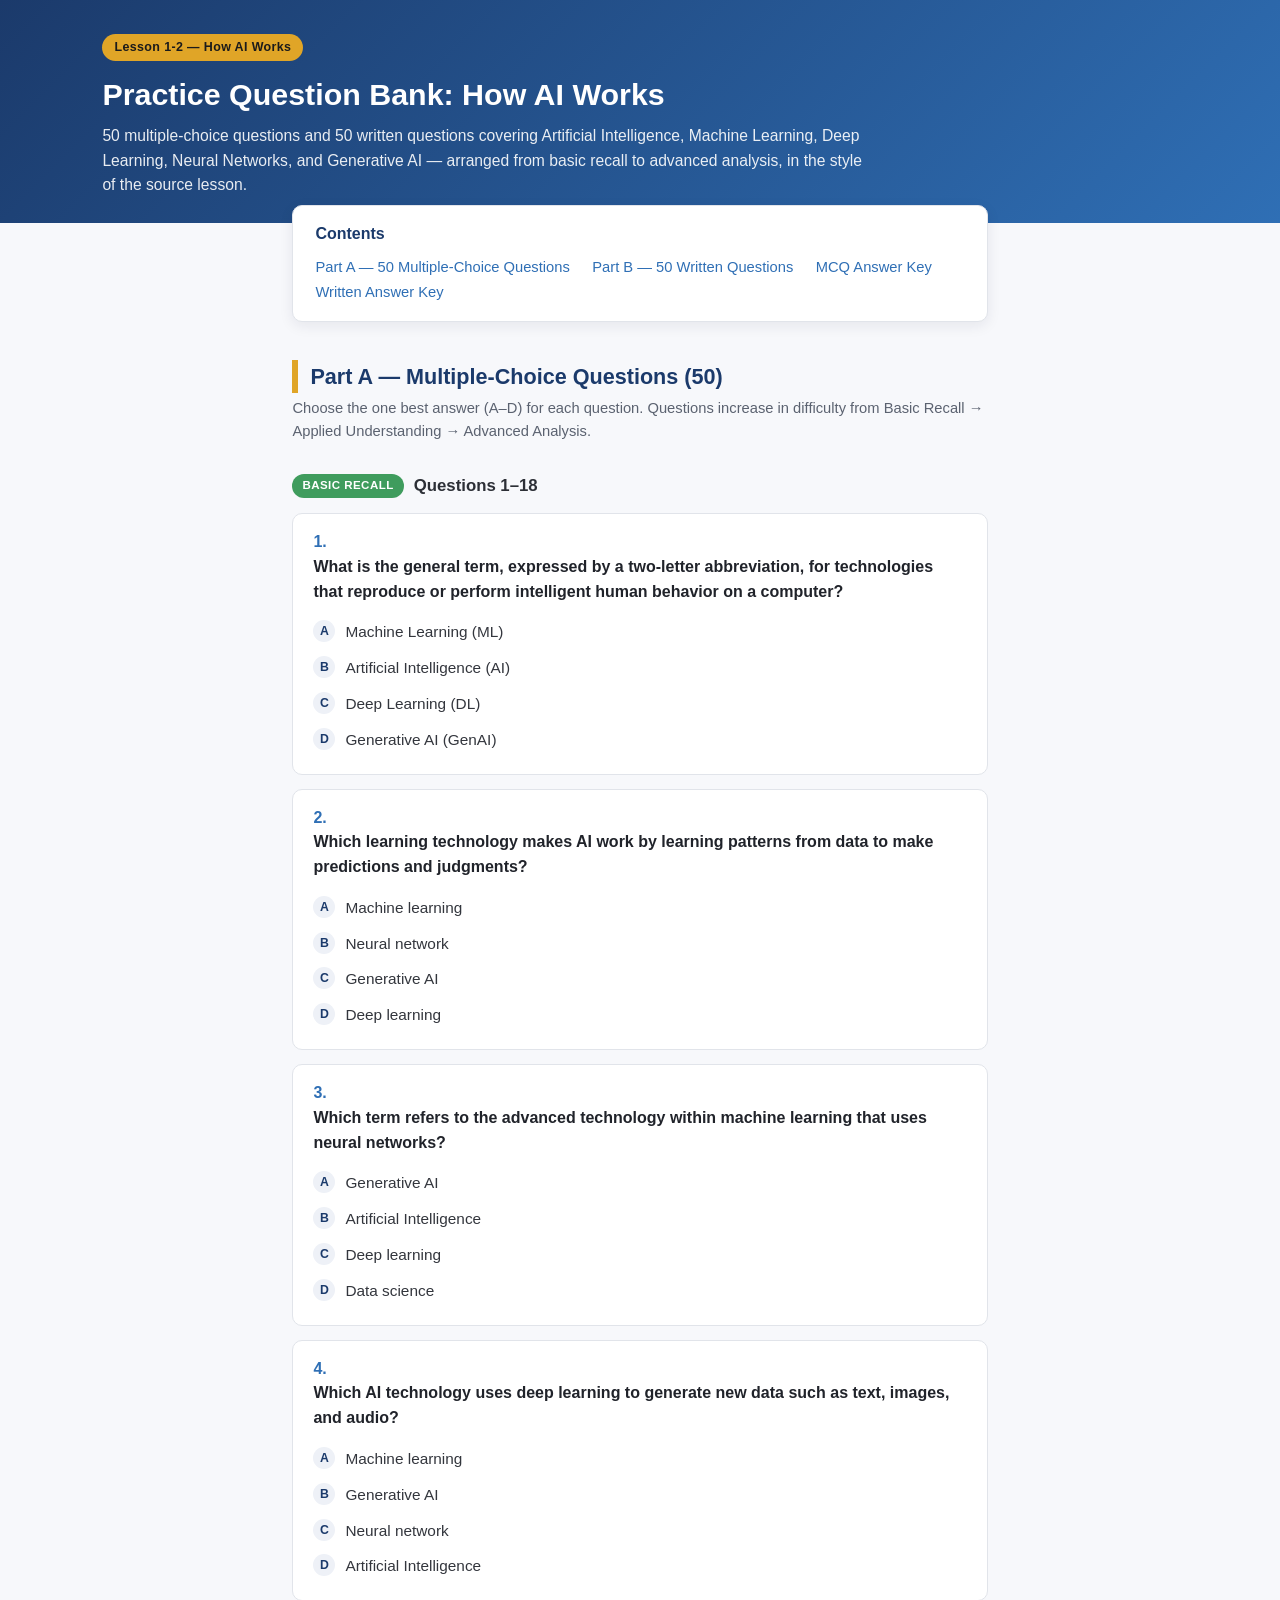
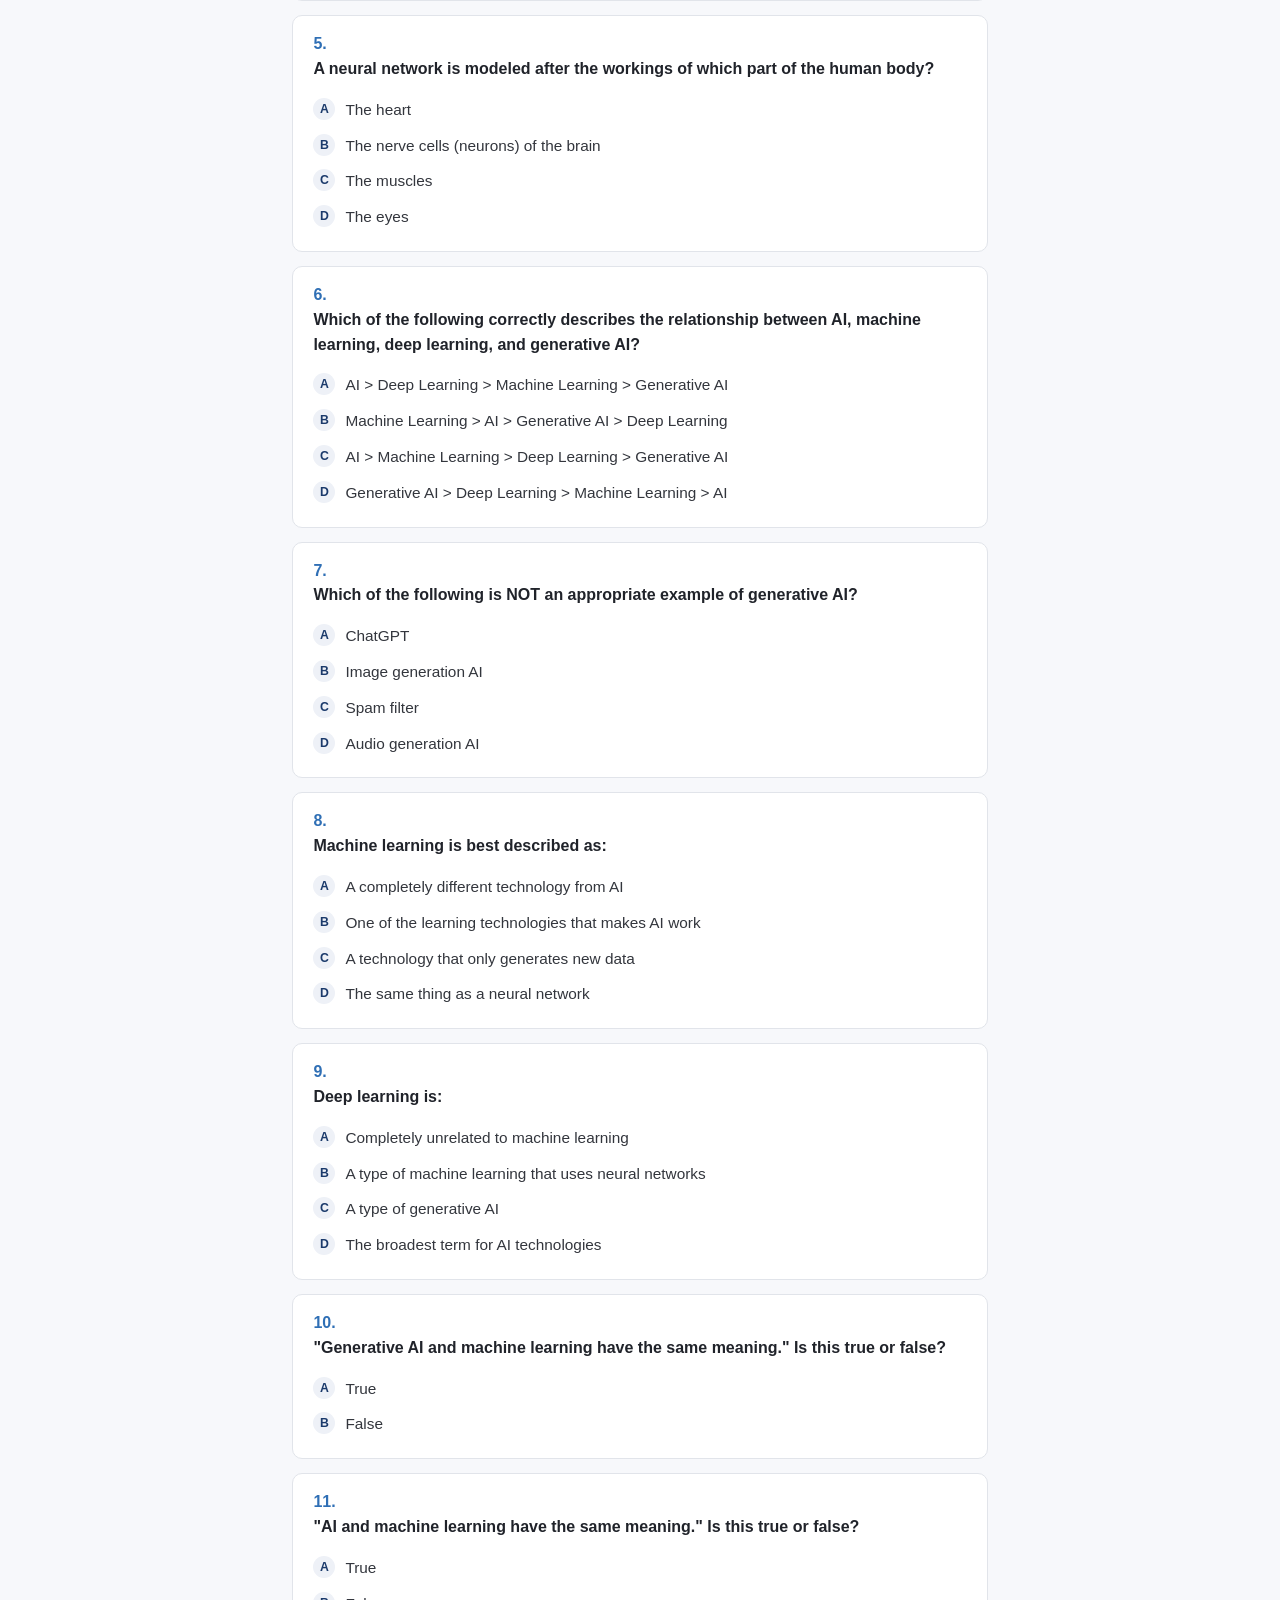
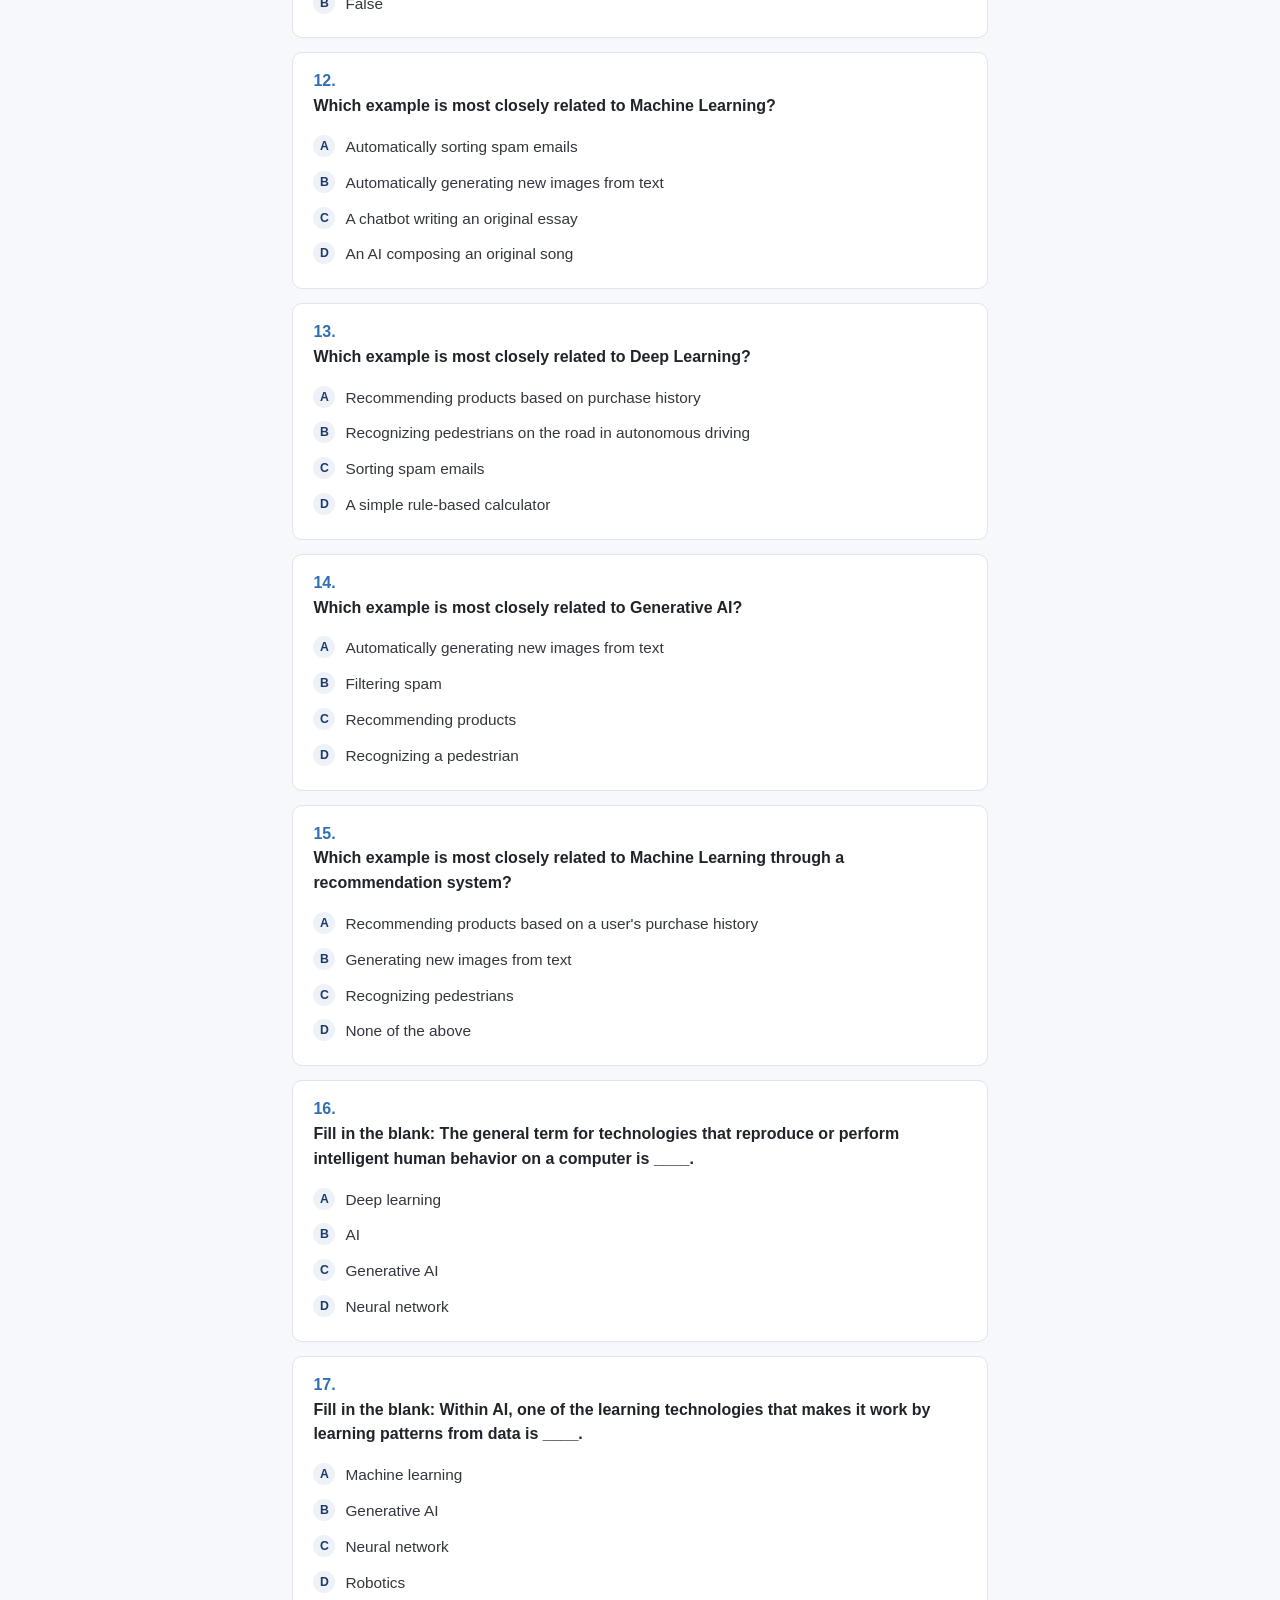
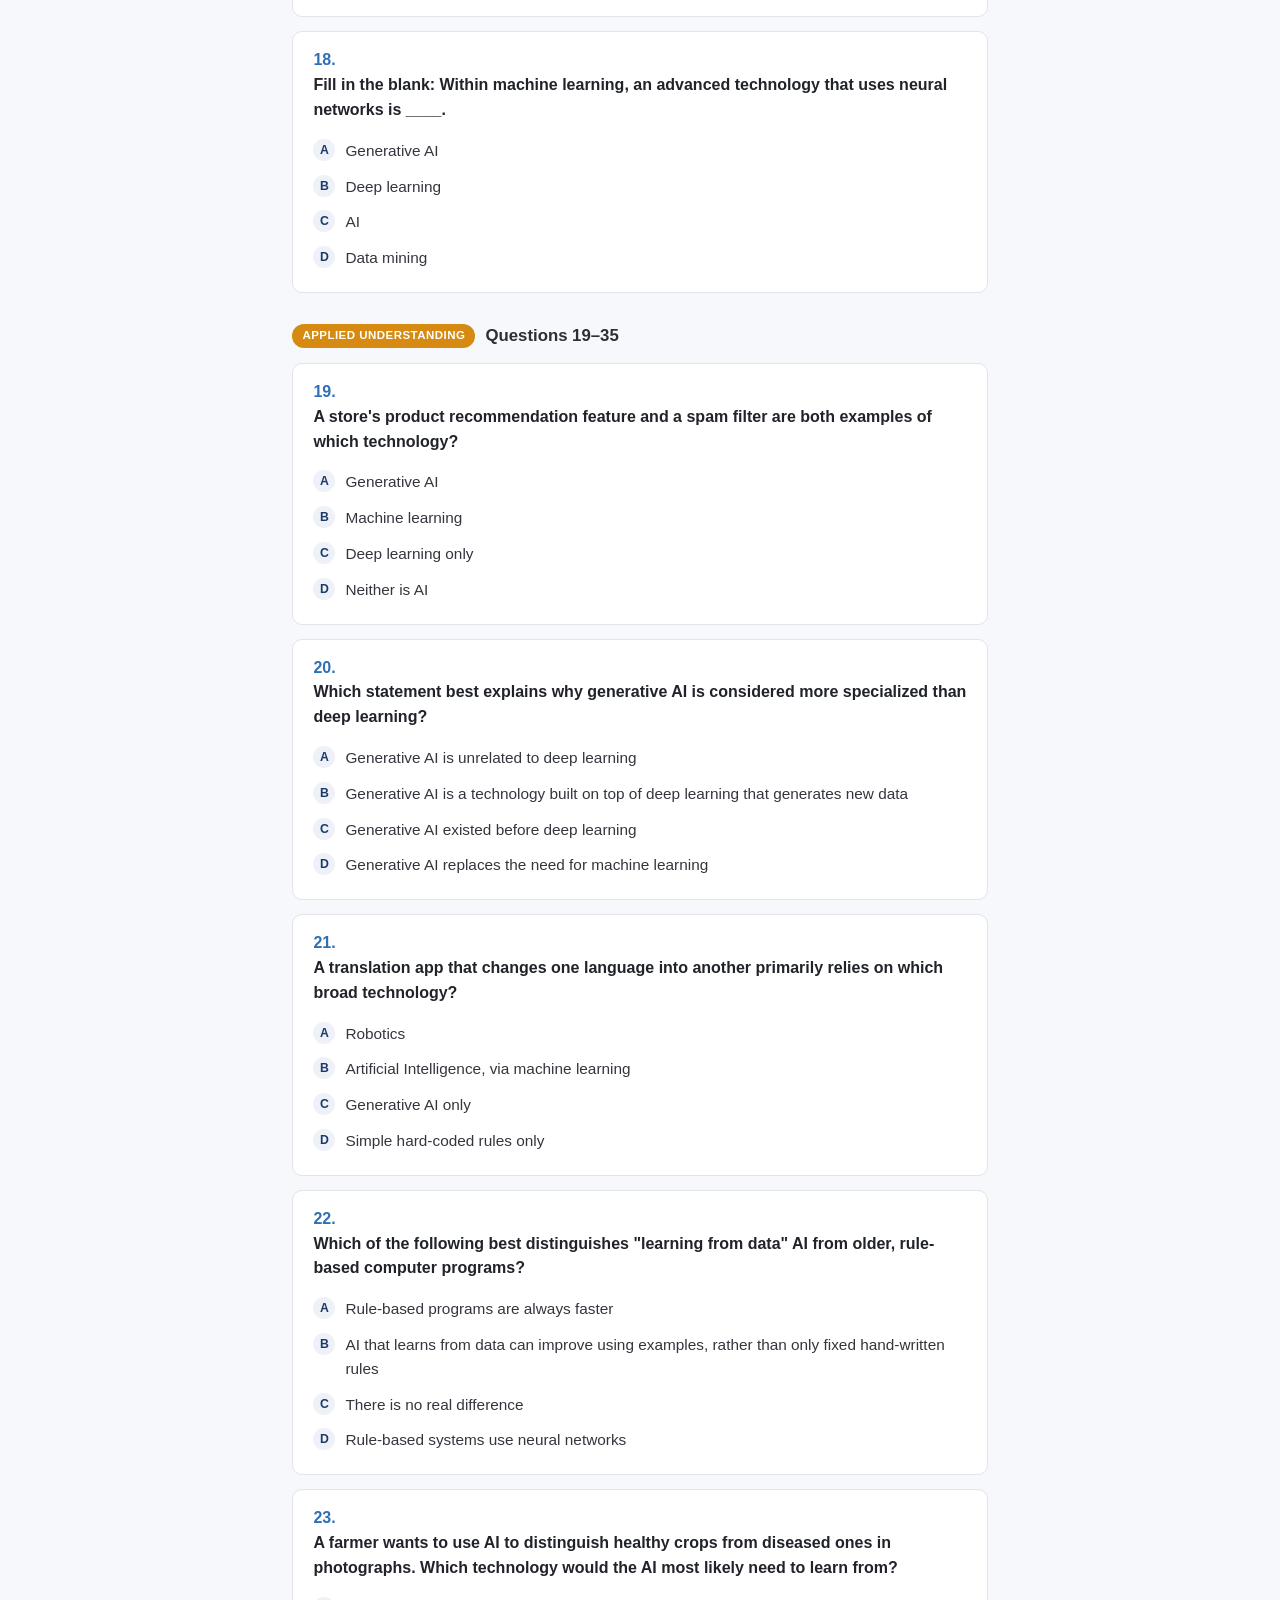
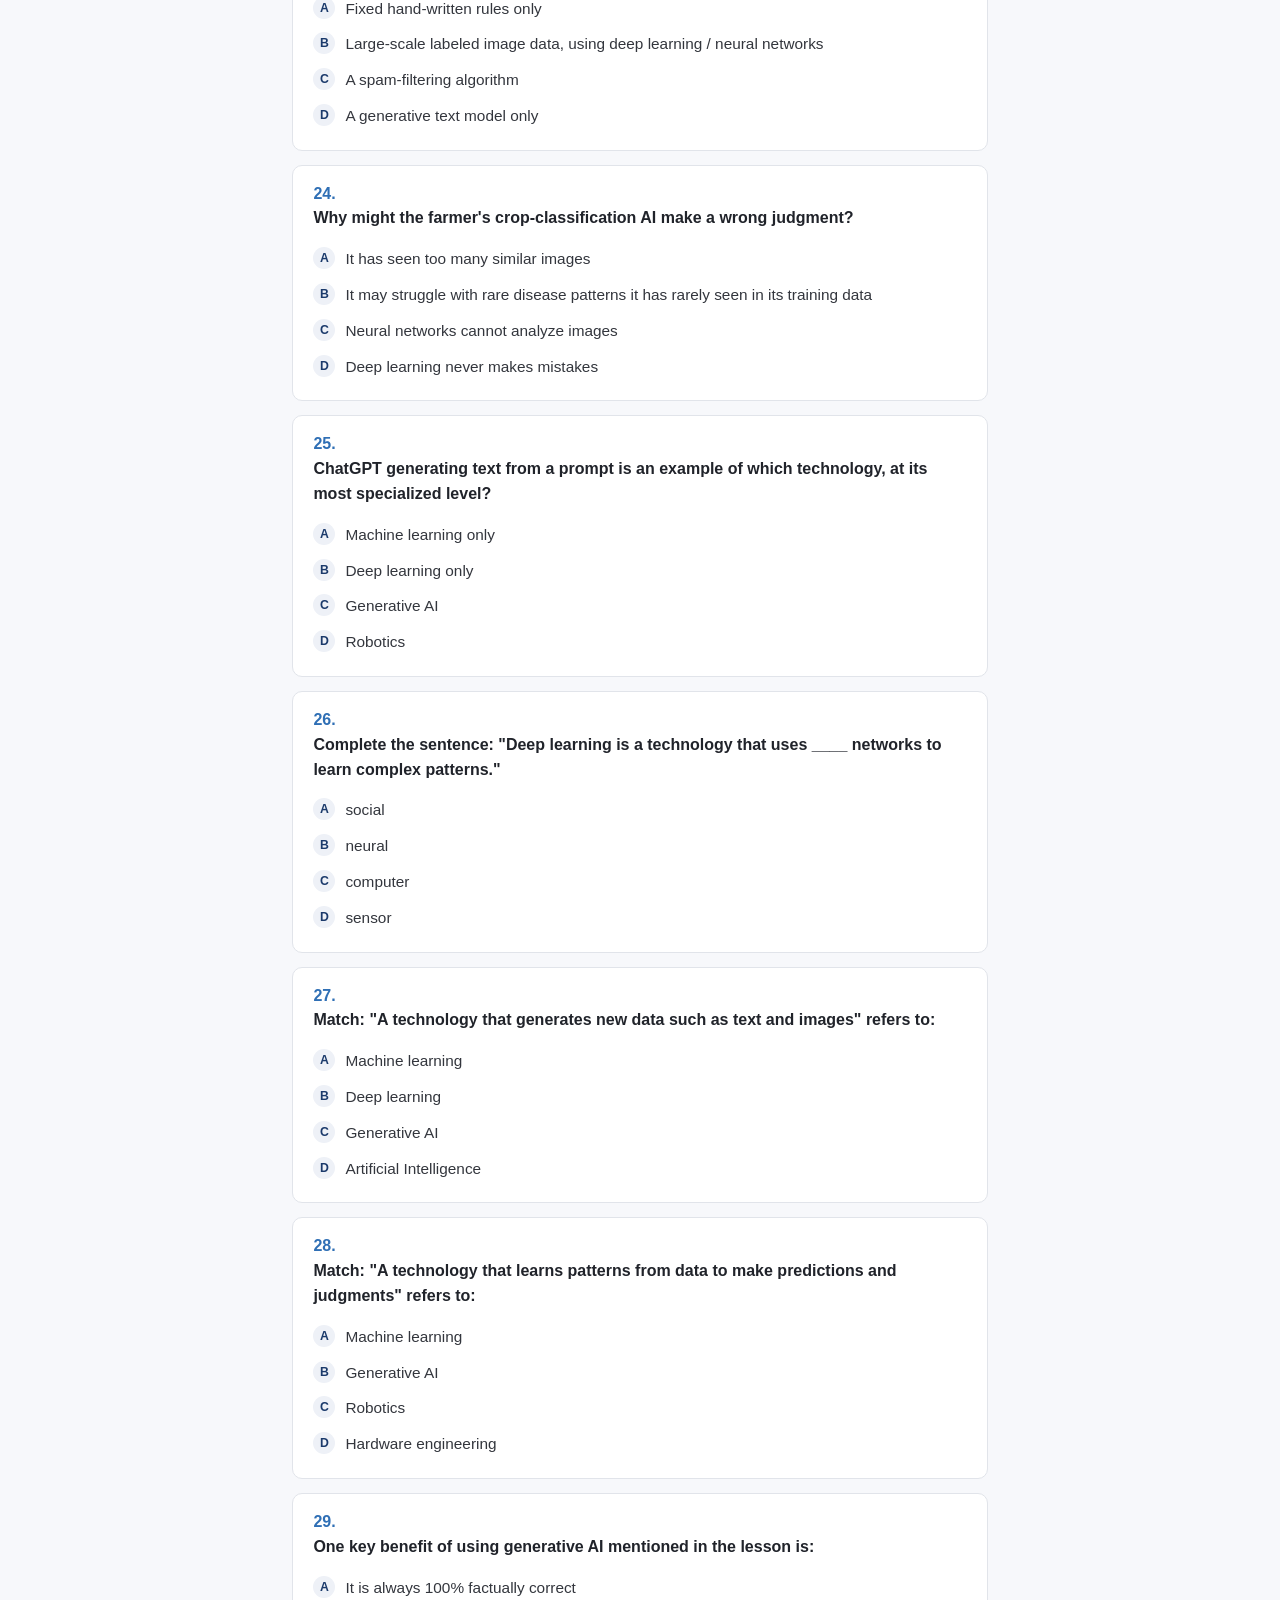
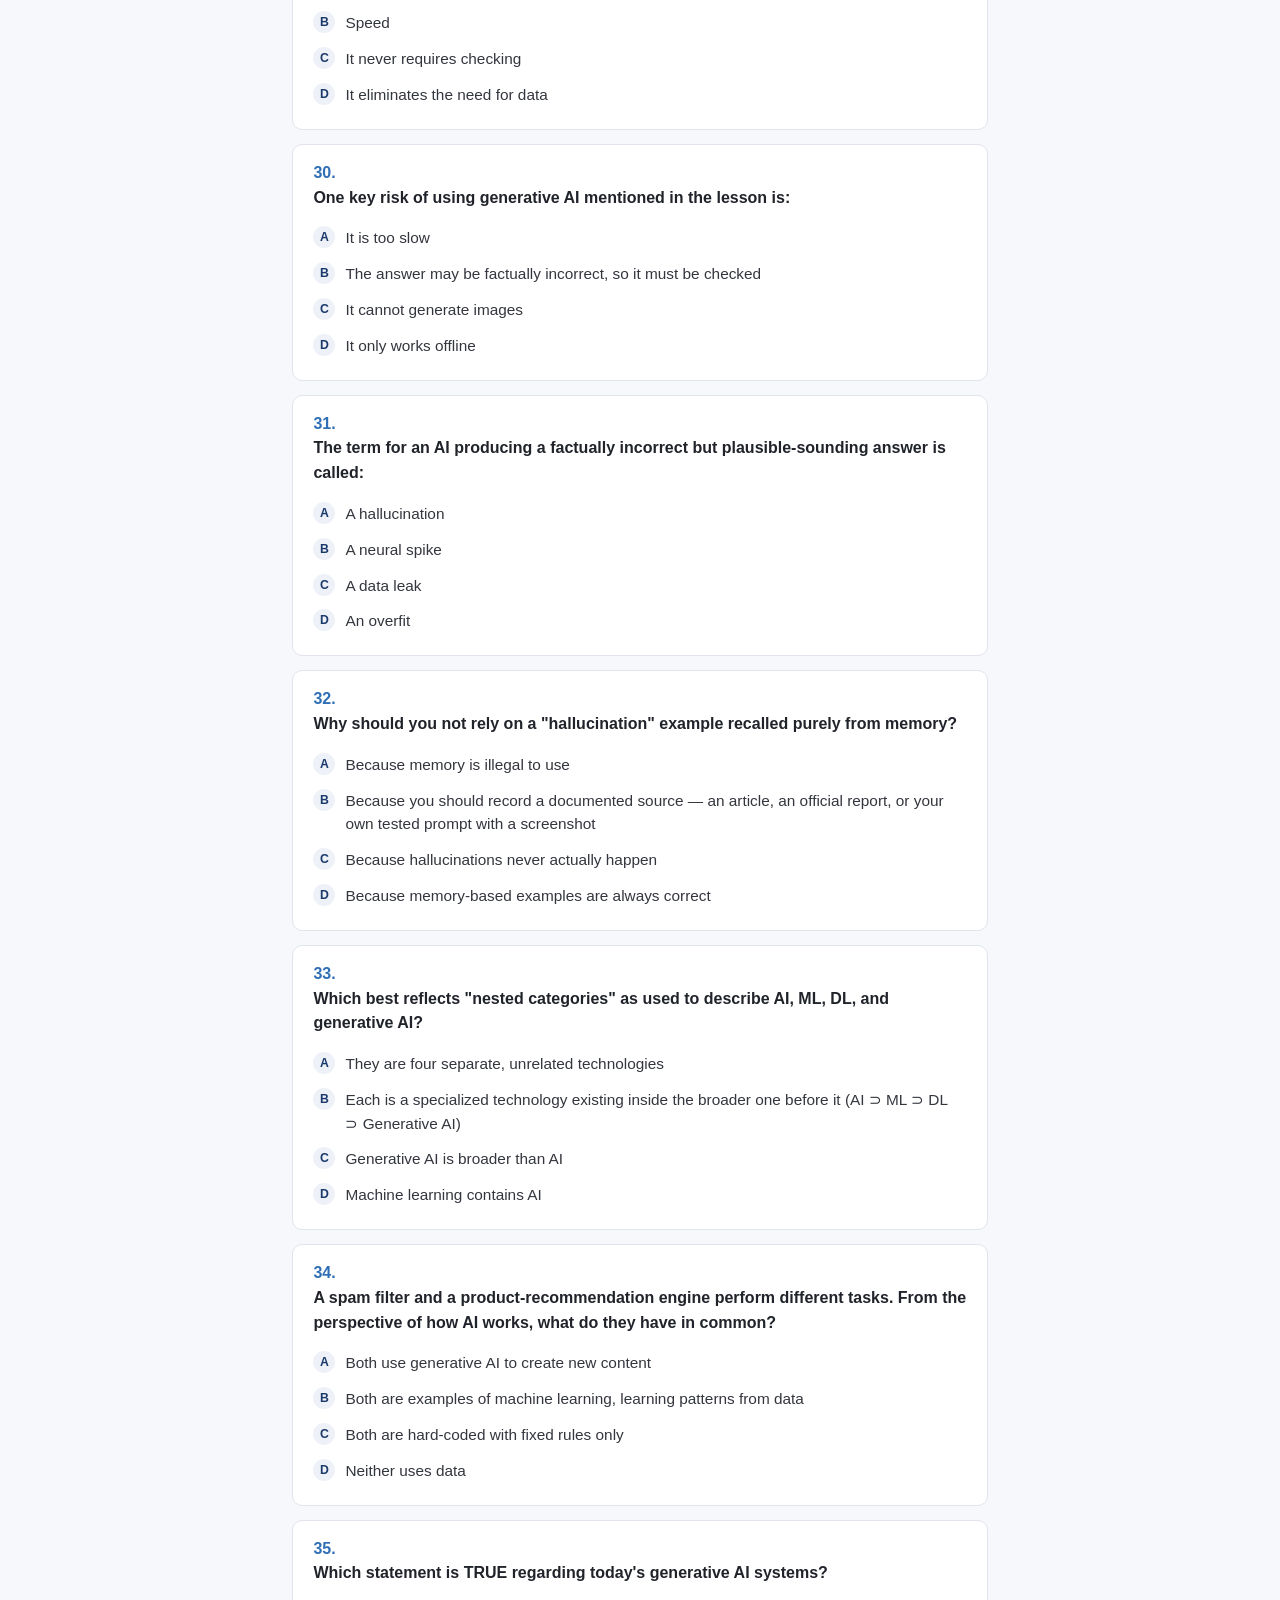
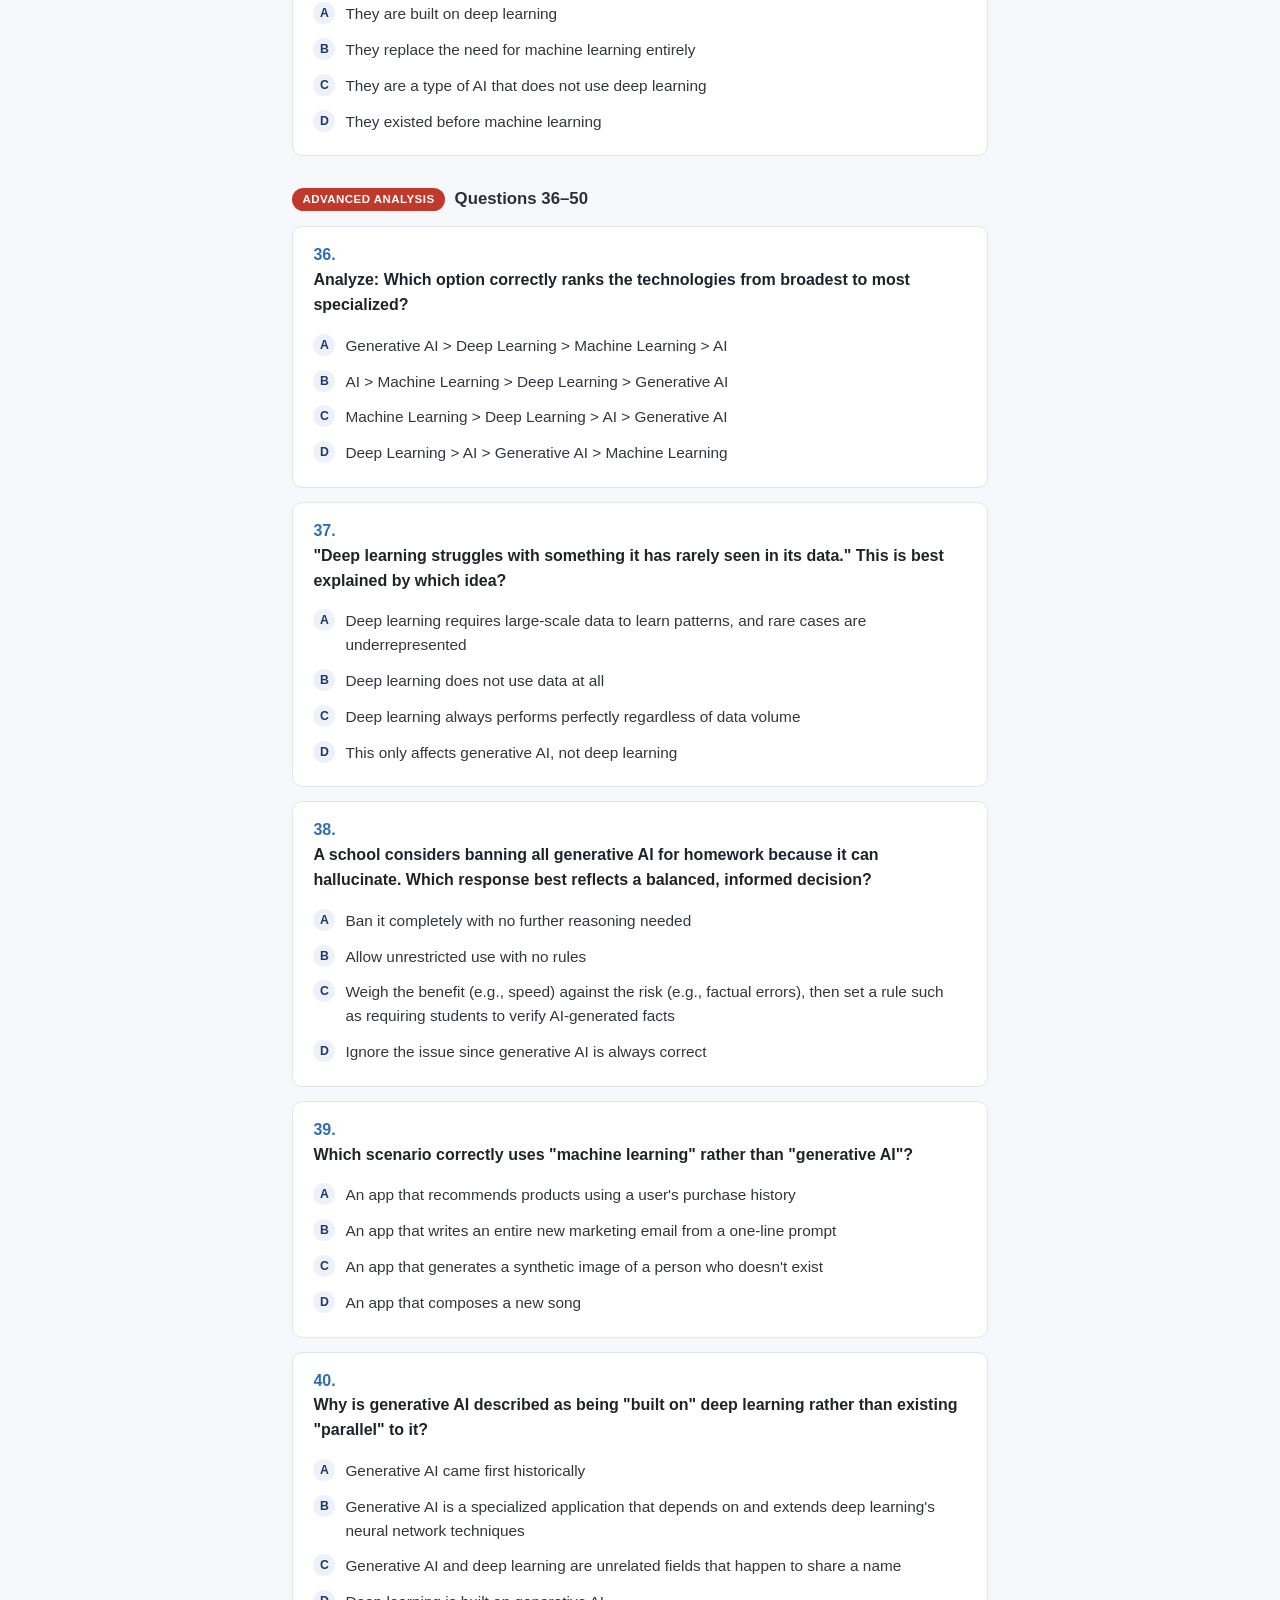
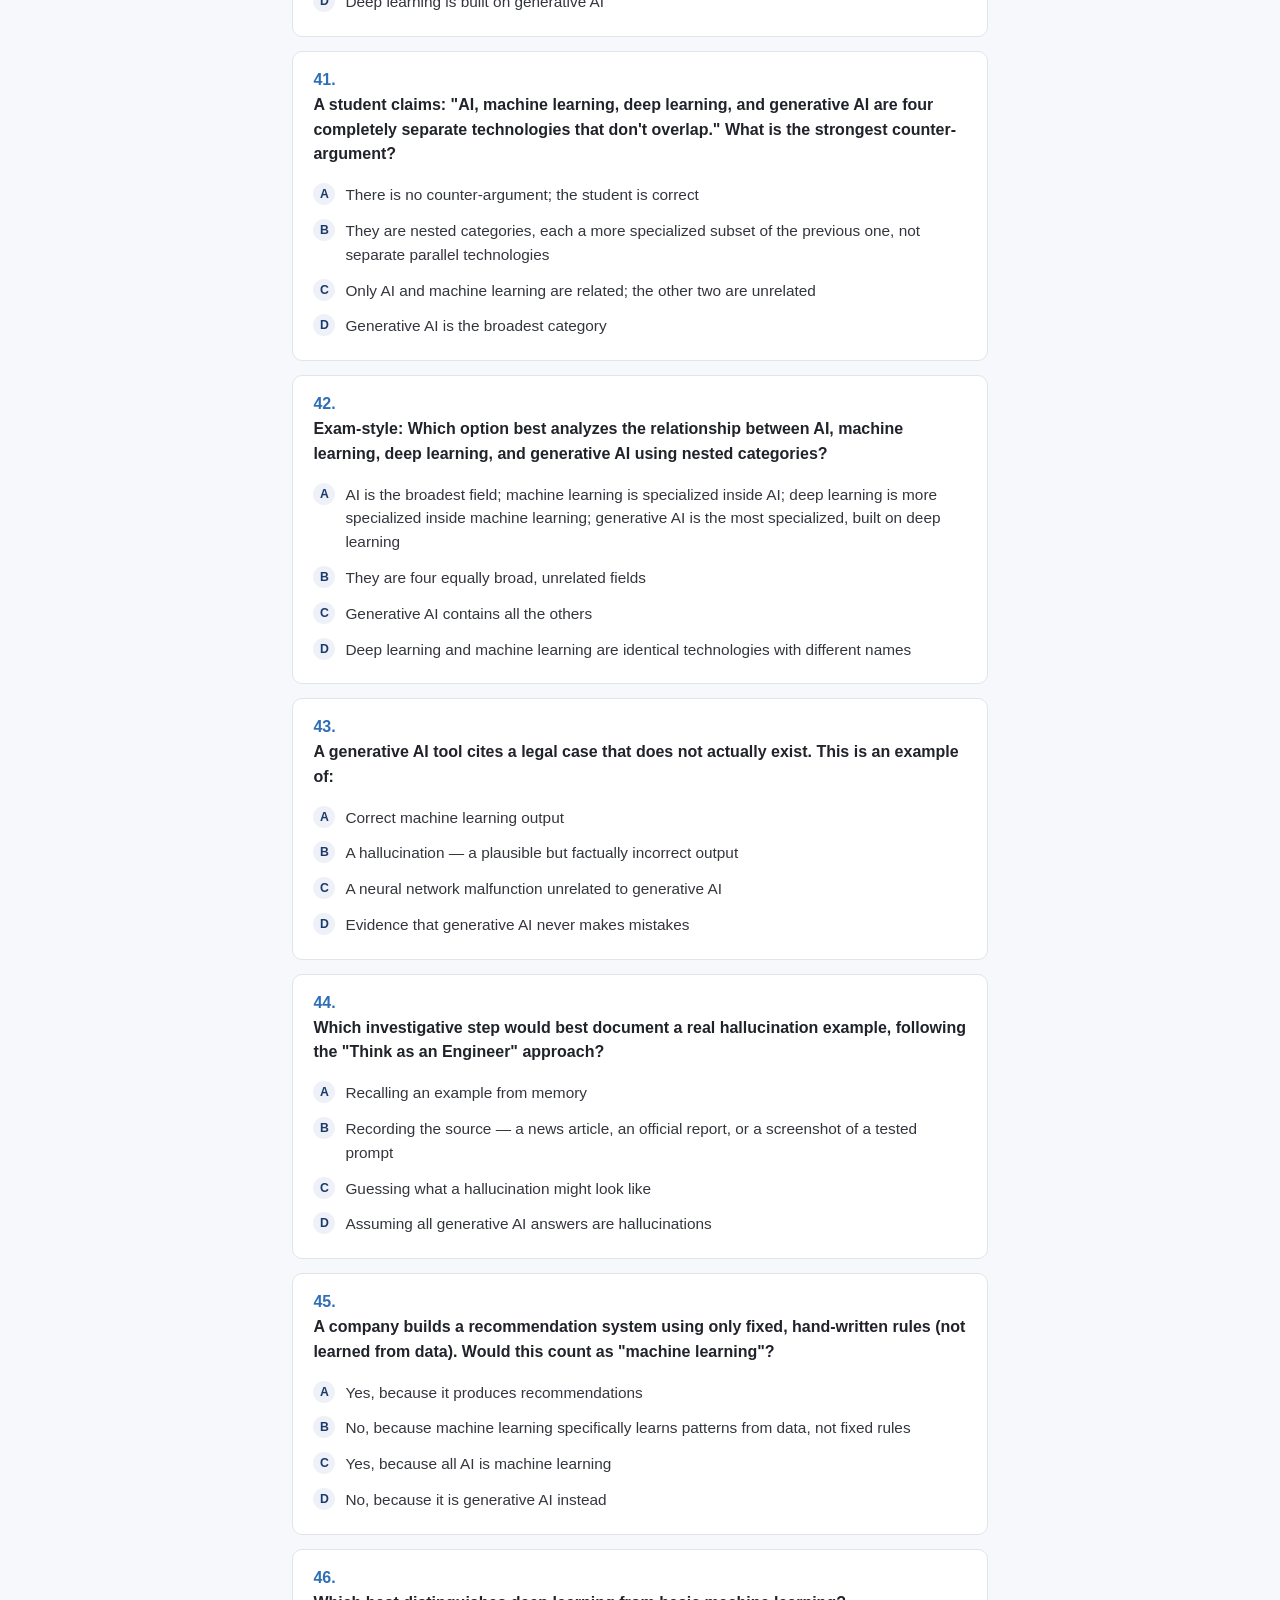
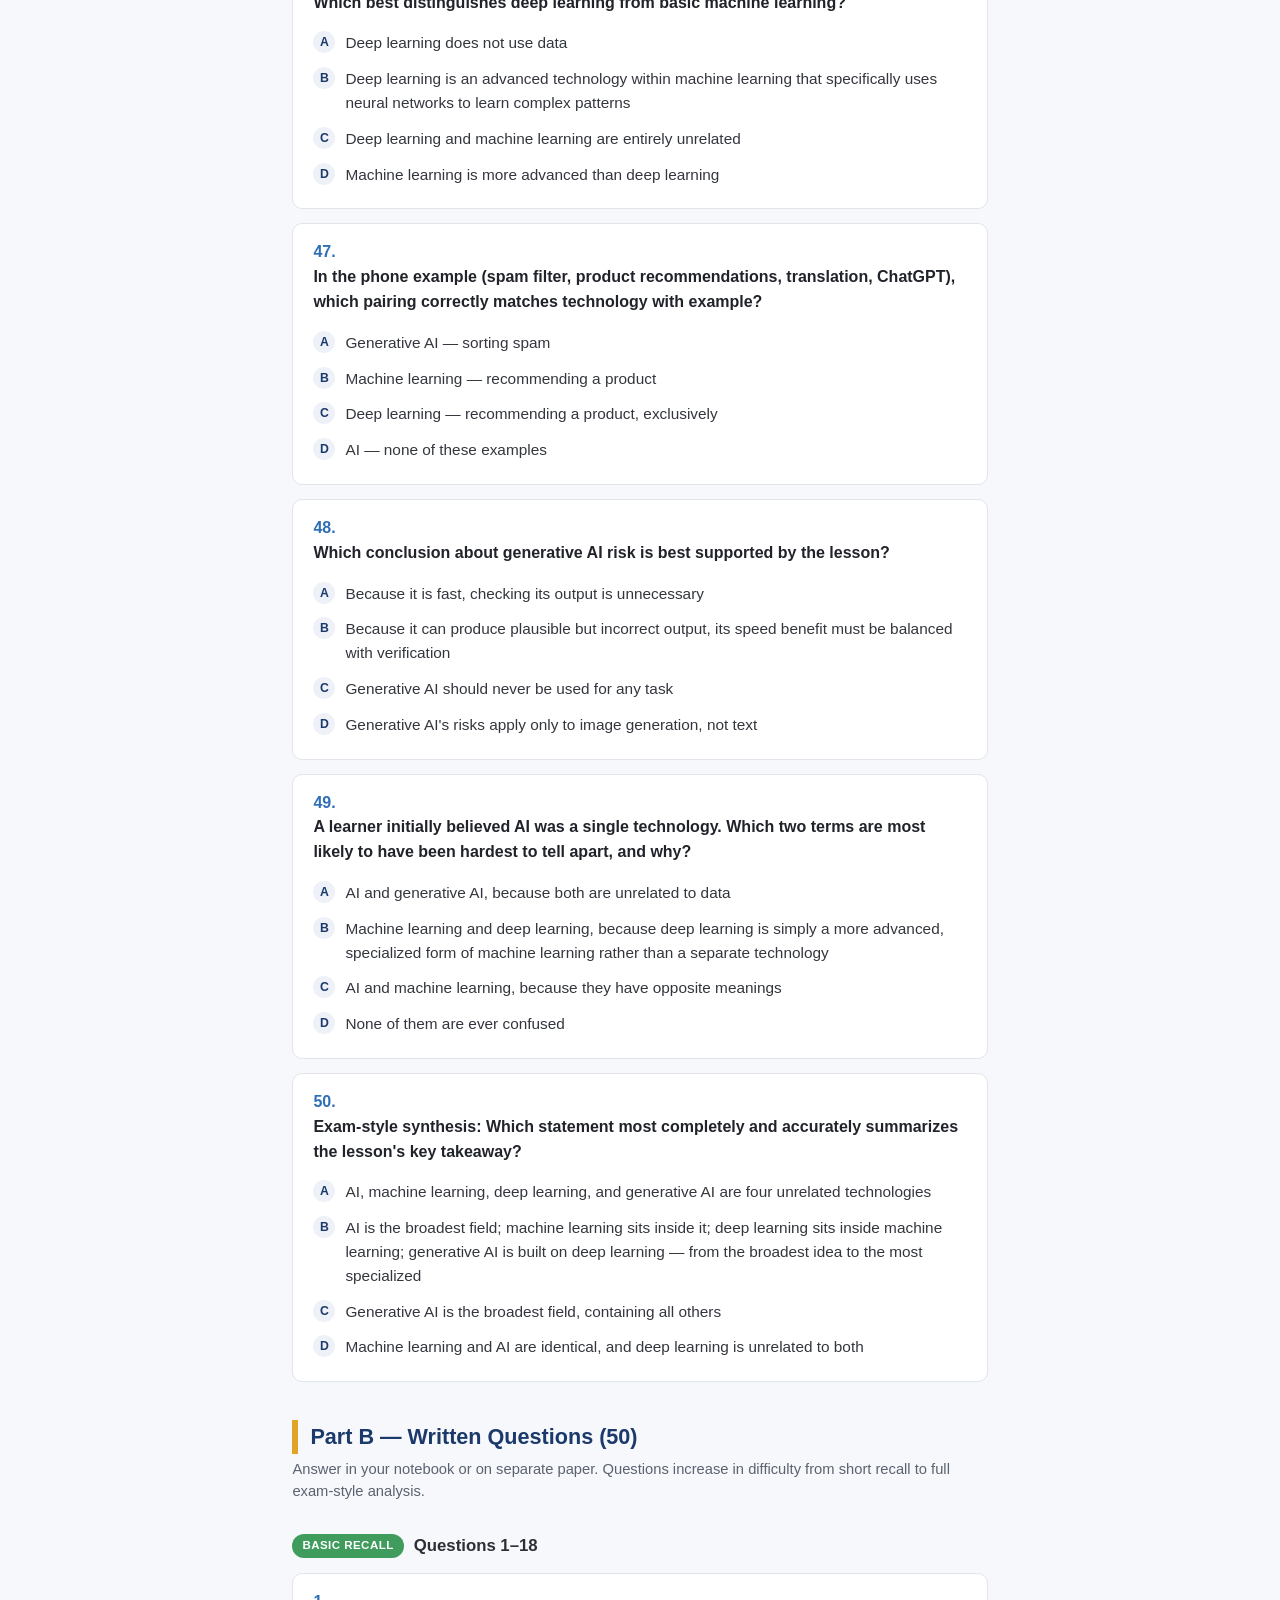
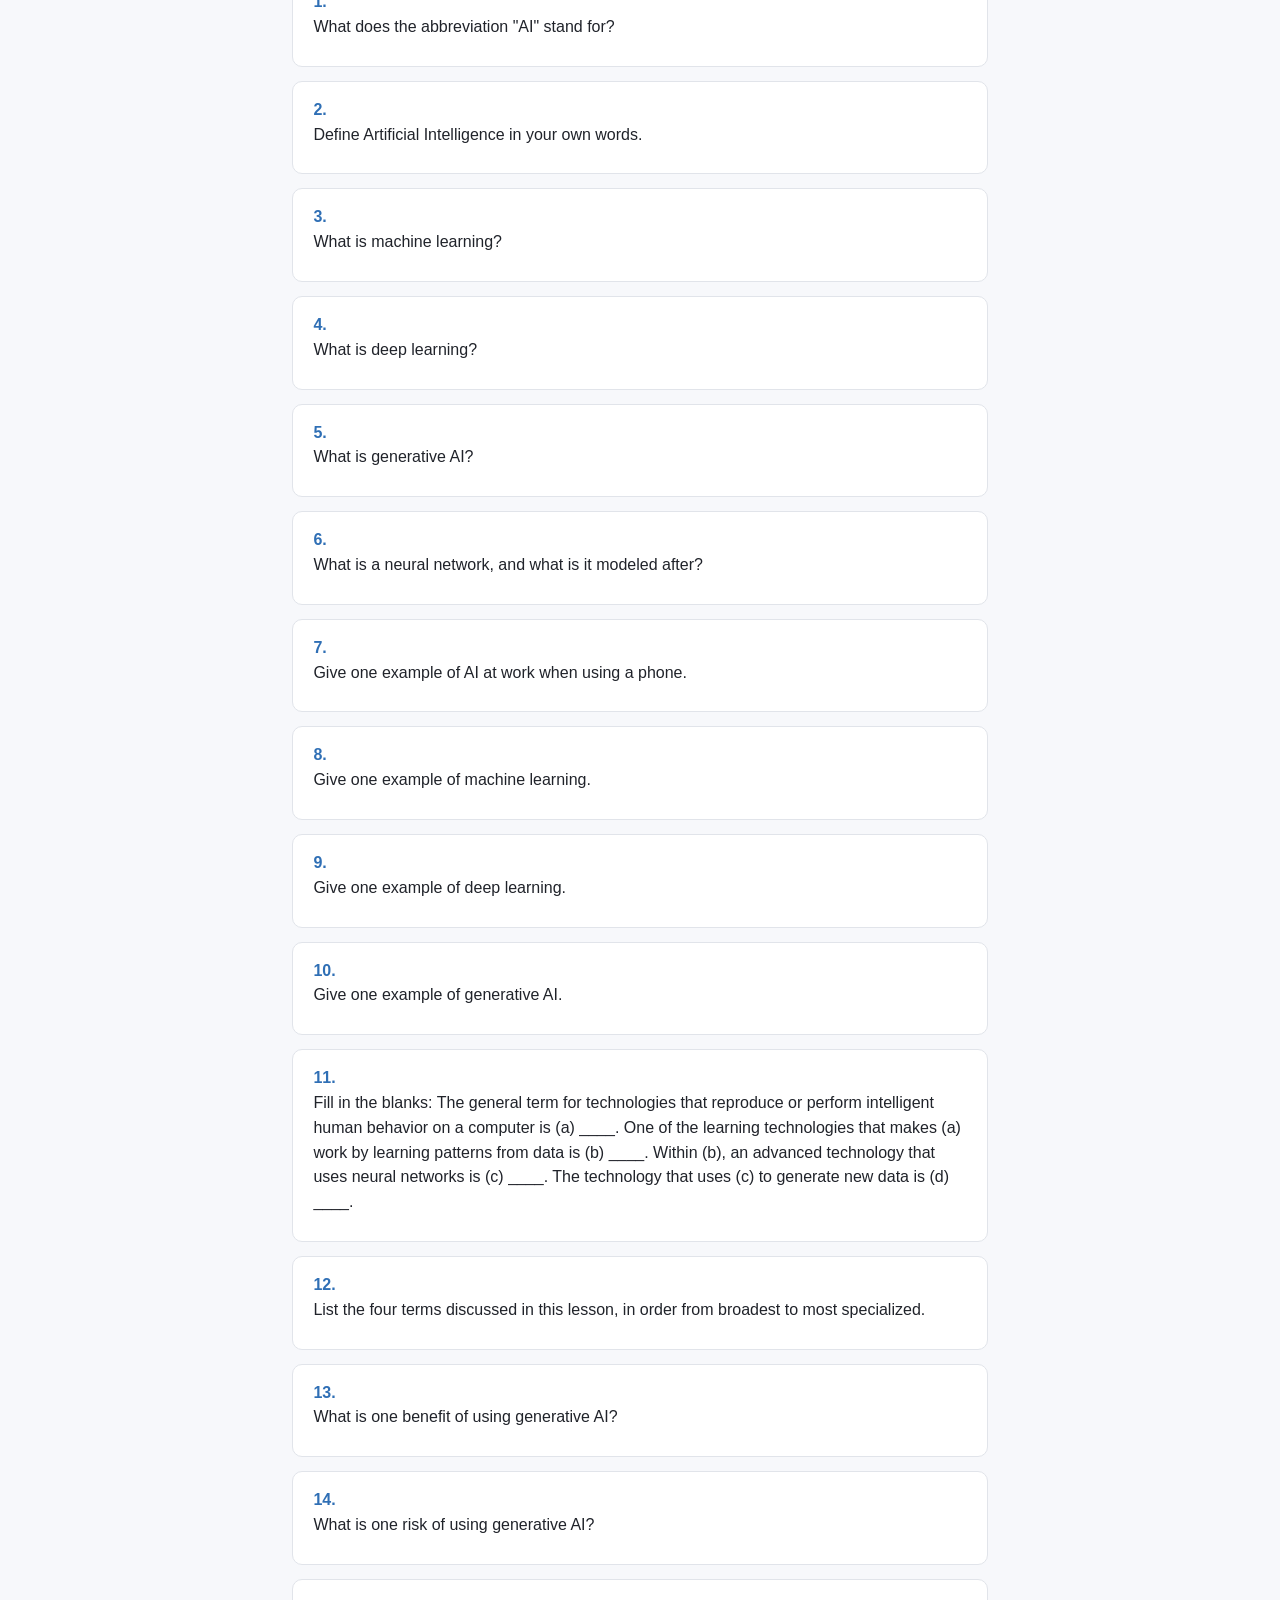
==== AI_Lesson_Quiz.html @ 56521e9b "Add files via upload" ====
<!DOCTYPE html>
<html lang="en">
<head>
<meta charset="UTF-8">
<title>Lesson 1-2 — How AI Works: Practice Questions</title>
<style>
  :root{
    --navy:#1b3a6b;
    --blue:#2f6fb5;
    --gold:#e0a527;
    --bg:#f7f8fb;
    --card:#ffffff;
    --easy:#3f9c5d;
    --med:#d68a11;
    --hard:#c0392b;
    --border:#e1e4ea;
  }
  *{box-sizing:border-box;}
  body{
    font-family:'Segoe UI', Helvetica, Arial, sans-serif;
    background:var(--bg);
    color:#20232a;
    margin:0;
    padding:0 0 60px 0;
    line-height:1.55;
  }
  header{
    background:linear-gradient(135deg,var(--navy),var(--blue));
    color:#fff;
    padding:34px 8vw 26px 8vw;
  }
  header .tag{
    display:inline-block;
    background:var(--gold);
    color:#1b1b1b;
    font-weight:700;
    font-size:0.78em;
    padding:4px 12px;
    border-radius:20px;
    margin-bottom:10px;
    letter-spacing:.03em;
  }
  header h1{margin:0 0 6px 0; font-size:1.9em;}
  header p{margin:0; opacity:.9; font-size:0.98em; max-width:760px;}
  .container{max-width:900px; margin:0 auto; padding:0 8vw;}
  nav.toc{
    background:var(--card);
    border:1px solid var(--border);
    border-radius:10px;
    padding:16px 22px;
    margin-top:-18px;
    box-shadow:0 4px 14px rgba(20,30,60,.08);
  }
  nav.toc h2{font-size:1em; margin:0 0 8px 0; color:var(--navy);}
  nav.toc a{color:var(--blue); text-decoration:none; margin-right:18px; font-size:0.92em;}
  nav.toc a:hover{text-decoration:underline;}
  section.block{margin-top:38px;}
  h2.section-title{
    color:var(--navy);
    border-left:6px solid var(--gold);
    padding-left:12px;
    font-size:1.35em;
    margin-bottom:4px;
  }
  p.section-sub{color:#5b6270; font-size:0.92em; margin-top:0; margin-bottom:22px;}
  .tier-heading{
    display:flex; align-items:center; gap:10px;
    margin:30px 0 14px 0;
  }
  .tier-heading h3{margin:0; font-size:1.05em; color:#2c2f36;}
  .badge{
    font-size:0.72em; font-weight:700; text-transform:uppercase;
    letter-spacing:.04em; color:#fff; padding:3px 10px; border-radius:14px;
  }
  .badge.easy{background:var(--easy);}
  .badge.med{background:var(--med);}
  .badge.hard{background:var(--hard);}
  .card{
    background:var(--card);
    border:1px solid var(--border);
    border-radius:10px;
    padding:16px 20px;
    margin-bottom:14px;
  }
  .card .qnum{color:var(--blue); font-weight:700; margin-right:6px;}
  .card p.qtext{margin:0 0 10px 0; font-weight:600;}
  ol.options{list-style:none; margin:0; padding:0;}
  ol.options li{
    padding:6px 10px 6px 32px;
    position:relative;
    font-size:0.96em;
    color:#33363d;
  }
  ol.options li .opt-letter{
    position:absolute; left:0; top:6px;
    display:inline-block; width:22px; height:22px; line-height:22px;
    text-align:center; border-radius:50%;
    background:#eef1f7; color:var(--navy); font-weight:700; font-size:0.8em;
  }
  .written .card p.qtext{font-weight:500;}
  details.answers{
    margin-top:40px;
    background:#fff9ea;
    border:1px solid #f0dca0;
    border-radius:10px;
    padding:16px 22px;
  }
  details.answers summary{
    cursor:pointer; font-weight:700; color:var(--navy); font-size:1.05em;
  }
  .key-grid{
    display:grid;
    grid-template-columns:repeat(auto-fill, minmax(70px,1fr));
    gap:8px 6px;
    margin-top:16px;
  }
  .key-grid div{
    background:#fff; border:1px solid var(--border); border-radius:6px;
    text-align:center; padding:6px 2px; font-size:0.85em;
  }
  .key-grid div b{color:var(--navy);}
  footer{
    text-align:center; color:#8b8f98; font-size:0.85em; margin-top:50px;
  }
  @media print{
    header{background:var(--navy) !important; -webkit-print-color-adjust:exact;}
    nav.toc{display:none;}
    details.answers{page-break-before:always;}
  }
</style>
</head>
<body>

<header>
  <span class="tag">Lesson 1-2 — How AI Works</span>
  <h1>Practice Question Bank: How AI Works</h1>
  <p>50 multiple-choice questions and 50 written questions covering Artificial Intelligence, Machine Learning, Deep Learning, Neural Networks, and Generative AI — arranged from basic recall to advanced analysis, in the style of the source lesson.</p>
</header>

<div class="container">
  <nav class="toc">
    <h2>Contents</h2>
    <a href="javascript:void(0)" onclick="document.getElementById('mcq').scrollIntoView({behavior:'smooth'}); return false;">Part A — 50 Multiple-Choice Questions</a>
    <a href="javascript:void(0)" onclick="document.getElementById('written').scrollIntoView({behavior:'smooth'}); return false;">Part B — 50 Written Questions</a>
    <a href="javascript:void(0)" onclick="var d=document.getElementById('answerkey'); d.open=true; d.scrollIntoView({behavior:'smooth'}); return false;">MCQ Answer Key</a>
    <a href="javascript:void(0)" onclick="var d=document.getElementById('writtenkey'); d.open=true; d.scrollIntoView({behavior:'smooth'}); return false;">Written Answer Key</a>
  </nav>

  <!-- ============ PART A: MCQs ============ -->
  <section class="block" id="mcq">
    <h2 class="section-title">Part A — Multiple-Choice Questions (50)</h2>
    <p class="section-sub">Choose the one best answer (A–D) for each question. Questions increase in difficulty from Basic Recall → Applied Understanding → Advanced Analysis.</p>

    <div class="tier-heading"><span class="badge easy">Basic Recall</span><h3>Questions 1–18</h3></div>

    <div class="card"><span class="qnum">1.</span><p class="qtext">What is the general term, expressed by a two-letter abbreviation, for technologies that reproduce or perform intelligent human behavior on a computer?</p>
    <ol class="options">
      <li><span class="opt-letter">A</span>Machine Learning (ML)</li>
      <li><span class="opt-letter">B</span>Artificial Intelligence (AI)</li>
      <li><span class="opt-letter">C</span>Deep Learning (DL)</li>
      <li><span class="opt-letter">D</span>Generative AI (GenAI)</li>
    </ol></div>

    <div class="card"><span class="qnum">2.</span><p class="qtext">Which learning technology makes AI work by learning patterns from data to make predictions and judgments?</p>
    <ol class="options">
      <li><span class="opt-letter">A</span>Machine learning</li>
      <li><span class="opt-letter">B</span>Neural network</li>
      <li><span class="opt-letter">C</span>Generative AI</li>
      <li><span class="opt-letter">D</span>Deep learning</li>
    </ol></div>

    <div class="card"><span class="qnum">3.</span><p class="qtext">Which term refers to the advanced technology within machine learning that uses neural networks?</p>
    <ol class="options">
      <li><span class="opt-letter">A</span>Generative AI</li>
      <li><span class="opt-letter">B</span>Artificial Intelligence</li>
      <li><span class="opt-letter">C</span>Deep learning</li>
      <li><span class="opt-letter">D</span>Data science</li>
    </ol></div>

    <div class="card"><span class="qnum">4.</span><p class="qtext">Which AI technology uses deep learning to generate new data such as text, images, and audio?</p>
    <ol class="options">
      <li><span class="opt-letter">A</span>Machine learning</li>
      <li><span class="opt-letter">B</span>Generative AI</li>
      <li><span class="opt-letter">C</span>Neural network</li>
      <li><span class="opt-letter">D</span>Artificial Intelligence</li>
    </ol></div>

    <div class="card"><span class="qnum">5.</span><p class="qtext">A neural network is modeled after the workings of which part of the human body?</p>
    <ol class="options">
      <li><span class="opt-letter">A</span>The heart</li>
      <li><span class="opt-letter">B</span>The nerve cells (neurons) of the brain</li>
      <li><span class="opt-letter">C</span>The muscles</li>
      <li><span class="opt-letter">D</span>The eyes</li>
    </ol></div>

    <div class="card"><span class="qnum">6.</span><p class="qtext">Which of the following correctly describes the relationship between AI, machine learning, deep learning, and generative AI?</p>
    <ol class="options">
      <li><span class="opt-letter">A</span>AI &gt; Deep Learning &gt; Machine Learning &gt; Generative AI</li>
      <li><span class="opt-letter">B</span>Machine Learning &gt; AI &gt; Generative AI &gt; Deep Learning</li>
      <li><span class="opt-letter">C</span>AI &gt; Machine Learning &gt; Deep Learning &gt; Generative AI</li>
      <li><span class="opt-letter">D</span>Generative AI &gt; Deep Learning &gt; Machine Learning &gt; AI</li>
    </ol></div>

    <div class="card"><span class="qnum">7.</span><p class="qtext">Which of the following is NOT an appropriate example of generative AI?</p>
    <ol class="options">
      <li><span class="opt-letter">A</span>ChatGPT</li>
      <li><span class="opt-letter">B</span>Image generation AI</li>
      <li><span class="opt-letter">C</span>Spam filter</li>
      <li><span class="opt-letter">D</span>Audio generation AI</li>
    </ol></div>

    <div class="card"><span class="qnum">8.</span><p class="qtext">Machine learning is best described as:</p>
    <ol class="options">
      <li><span class="opt-letter">A</span>A completely different technology from AI</li>
      <li><span class="opt-letter">B</span>One of the learning technologies that makes AI work</li>
      <li><span class="opt-letter">C</span>A technology that only generates new data</li>
      <li><span class="opt-letter">D</span>The same thing as a neural network</li>
    </ol></div>

    <div class="card"><span class="qnum">9.</span><p class="qtext">Deep learning is:</p>
    <ol class="options">
      <li><span class="opt-letter">A</span>Completely unrelated to machine learning</li>
      <li><span class="opt-letter">B</span>A type of machine learning that uses neural networks</li>
      <li><span class="opt-letter">C</span>A type of generative AI</li>
      <li><span class="opt-letter">D</span>The broadest term for AI technologies</li>
    </ol></div>

    <div class="card"><span class="qnum">10.</span><p class="qtext">"Generative AI and machine learning have the same meaning." Is this true or false?</p>
    <ol class="options"><li><span class="opt-letter">A</span>True</li><li><span class="opt-letter">B</span>False</li></ol></div>

    <div class="card"><span class="qnum">11.</span><p class="qtext">"AI and machine learning have the same meaning." Is this true or false?</p>
    <ol class="options"><li><span class="opt-letter">A</span>True</li><li><span class="opt-letter">B</span>False</li></ol></div>

    <div class="card"><span class="qnum">12.</span><p class="qtext">Which example is most closely related to Machine Learning?</p>
    <ol class="options">
      <li><span class="opt-letter">A</span>Automatically sorting spam emails</li>
      <li><span class="opt-letter">B</span>Automatically generating new images from text</li>
      <li><span class="opt-letter">C</span>A chatbot writing an original essay</li>
      <li><span class="opt-letter">D</span>An AI composing an original song</li>
    </ol></div>

    <div class="card"><span class="qnum">13.</span><p class="qtext">Which example is most closely related to Deep Learning?</p>
    <ol class="options">
      <li><span class="opt-letter">A</span>Recommending products based on purchase history</li>
      <li><span class="opt-letter">B</span>Recognizing pedestrians on the road in autonomous driving</li>
      <li><span class="opt-letter">C</span>Sorting spam emails</li>
      <li><span class="opt-letter">D</span>A simple rule-based calculator</li>
    </ol></div>

    <div class="card"><span class="qnum">14.</span><p class="qtext">Which example is most closely related to Generative AI?</p>
    <ol class="options">
      <li><span class="opt-letter">A</span>Automatically generating new images from text</li>
      <li><span class="opt-letter">B</span>Filtering spam</li>
      <li><span class="opt-letter">C</span>Recommending products</li>
      <li><span class="opt-letter">D</span>Recognizing a pedestrian</li>
    </ol></div>

    <div class="card"><span class="qnum">15.</span><p class="qtext">Which example is most closely related to Machine Learning through a recommendation system?</p>
    <ol class="options">
      <li><span class="opt-letter">A</span>Recommending products based on a user's purchase history</li>
      <li><span class="opt-letter">B</span>Generating new images from text</li>
      <li><span class="opt-letter">C</span>Recognizing pedestrians</li>
      <li><span class="opt-letter">D</span>None of the above</li>
    </ol></div>

    <div class="card"><span class="qnum">16.</span><p class="qtext">Fill in the blank: The general term for technologies that reproduce or perform intelligent human behavior on a computer is ____.</p>
    <ol class="options">
      <li><span class="opt-letter">A</span>Deep learning</li><li><span class="opt-letter">B</span>AI</li><li><span class="opt-letter">C</span>Generative AI</li><li><span class="opt-letter">D</span>Neural network</li>
    </ol></div>

    <div class="card"><span class="qnum">17.</span><p class="qtext">Fill in the blank: Within AI, one of the learning technologies that makes it work by learning patterns from data is ____.</p>
    <ol class="options">
      <li><span class="opt-letter">A</span>Machine learning</li><li><span class="opt-letter">B</span>Generative AI</li><li><span class="opt-letter">C</span>Neural network</li><li><span class="opt-letter">D</span>Robotics</li>
    </ol></div>

    <div class="card"><span class="qnum">18.</span><p class="qtext">Fill in the blank: Within machine learning, an advanced technology that uses neural networks is ____.</p>
    <ol class="options">
      <li><span class="opt-letter">A</span>Generative AI</li><li><span class="opt-letter">B</span>Deep learning</li><li><span class="opt-letter">C</span>AI</li><li><span class="opt-letter">D</span>Data mining</li>
    </ol></div>

    <div class="tier-heading"><span class="badge med">Applied Understanding</span><h3>Questions 19–35</h3></div>

    <div class="card"><span class="qnum">19.</span><p class="qtext">A store's product recommendation feature and a spam filter are both examples of which technology?</p>
    <ol class="options"><li><span class="opt-letter">A</span>Generative AI</li><li><span class="opt-letter">B</span>Machine learning</li><li><span class="opt-letter">C</span>Deep learning only</li><li><span class="opt-letter">D</span>Neither is AI</li></ol></div>

    <div class="card"><span class="qnum">20.</span><p class="qtext">Which statement best explains why generative AI is considered more specialized than deep learning?</p>
    <ol class="options">
      <li><span class="opt-letter">A</span>Generative AI is unrelated to deep learning</li>
      <li><span class="opt-letter">B</span>Generative AI is a technology built on top of deep learning that generates new data</li>
      <li><span class="opt-letter">C</span>Generative AI existed before deep learning</li>
      <li><span class="opt-letter">D</span>Generative AI replaces the need for machine learning</li>
    </ol></div>

    <div class="card"><span class="qnum">21.</span><p class="qtext">A translation app that changes one language into another primarily relies on which broad technology?</p>
    <ol class="options"><li><span class="opt-letter">A</span>Robotics</li><li><span class="opt-letter">B</span>Artificial Intelligence, via machine learning</li><li><span class="opt-letter">C</span>Generative AI only</li><li><span class="opt-letter">D</span>Simple hard-coded rules only</li></ol></div>

    <div class="card"><span class="qnum">22.</span><p class="qtext">Which of the following best distinguishes "learning from data" AI from older, rule-based computer programs?</p>
    <ol class="options">
      <li><span class="opt-letter">A</span>Rule-based programs are always faster</li>
      <li><span class="opt-letter">B</span>AI that learns from data can improve using examples, rather than only fixed hand-written rules</li>
      <li><span class="opt-letter">C</span>There is no real difference</li>
      <li><span class="opt-letter">D</span>Rule-based systems use neural networks</li>
    </ol></div>

    <div class="card"><span class="qnum">23.</span><p class="qtext">A farmer wants to use AI to distinguish healthy crops from diseased ones in photographs. Which technology would the AI most likely need to learn from?</p>
    <ol class="options">
      <li><span class="opt-letter">A</span>Fixed hand-written rules only</li>
      <li><span class="opt-letter">B</span>Large-scale labeled image data, using deep learning / neural networks</li>
      <li><span class="opt-letter">C</span>A spam-filtering algorithm</li>
      <li><span class="opt-letter">D</span>A generative text model only</li>
    </ol></div>

    <div class="card"><span class="qnum">24.</span><p class="qtext">Why might the farmer's crop-classification AI make a wrong judgment?</p>
    <ol class="options">
      <li><span class="opt-letter">A</span>It has seen too many similar images</li>
      <li><span class="opt-letter">B</span>It may struggle with rare disease patterns it has rarely seen in its training data</li>
      <li><span class="opt-letter">C</span>Neural networks cannot analyze images</li>
      <li><span class="opt-letter">D</span>Deep learning never makes mistakes</li>
    </ol></div>

    <div class="card"><span class="qnum">25.</span><p class="qtext">ChatGPT generating text from a prompt is an example of which technology, at its most specialized level?</p>
    <ol class="options"><li><span class="opt-letter">A</span>Machine learning only</li><li><span class="opt-letter">B</span>Deep learning only</li><li><span class="opt-letter">C</span>Generative AI</li><li><span class="opt-letter">D</span>Robotics</li></ol></div>

    <div class="card"><span class="qnum">26.</span><p class="qtext">Complete the sentence: "Deep learning is a technology that uses ____ networks to learn complex patterns."</p>
    <ol class="options"><li><span class="opt-letter">A</span>social</li><li><span class="opt-letter">B</span>neural</li><li><span class="opt-letter">C</span>computer</li><li><span class="opt-letter">D</span>sensor</li></ol></div>

    <div class="card"><span class="qnum">27.</span><p class="qtext">Match: "A technology that generates new data such as text and images" refers to:</p>
    <ol class="options"><li><span class="opt-letter">A</span>Machine learning</li><li><span class="opt-letter">B</span>Deep learning</li><li><span class="opt-letter">C</span>Generative AI</li><li><span class="opt-letter">D</span>Artificial Intelligence</li></ol></div>

    <div class="card"><span class="qnum">28.</span><p class="qtext">Match: "A technology that learns patterns from data to make predictions and judgments" refers to:</p>
    <ol class="options"><li><span class="opt-letter">A</span>Machine learning</li><li><span class="opt-letter">B</span>Generative AI</li><li><span class="opt-letter">C</span>Robotics</li><li><span class="opt-letter">D</span>Hardware engineering</li></ol></div>

    <div class="card"><span class="qnum">29.</span><p class="qtext">One key benefit of using generative AI mentioned in the lesson is:</p>
    <ol class="options"><li><span class="opt-letter">A</span>It is always 100% factually correct</li><li><span class="opt-letter">B</span>Speed</li><li><span class="opt-letter">C</span>It never requires checking</li><li><span class="opt-letter">D</span>It eliminates the need for data</li></ol></div>

    <div class="card"><span class="qnum">30.</span><p class="qtext">One key risk of using generative AI mentioned in the lesson is:</p>
    <ol class="options"><li><span class="opt-letter">A</span>It is too slow</li><li><span class="opt-letter">B</span>The answer may be factually incorrect, so it must be checked</li><li><span class="opt-letter">C</span>It cannot generate images</li><li><span class="opt-letter">D</span>It only works offline</li></ol></div>

    <div class="card"><span class="qnum">31.</span><p class="qtext">The term for an AI producing a factually incorrect but plausible-sounding answer is called:</p>
    <ol class="options"><li><span class="opt-letter">A</span>A hallucination</li><li><span class="opt-letter">B</span>A neural spike</li><li><span class="opt-letter">C</span>A data leak</li><li><span class="opt-letter">D</span>An overfit</li></ol></div>

    <div class="card"><span class="qnum">32.</span><p class="qtext">Why should you not rely on a "hallucination" example recalled purely from memory?</p>
    <ol class="options">
      <li><span class="opt-letter">A</span>Because memory is illegal to use</li>
      <li><span class="opt-letter">B</span>Because you should record a documented source — an article, an official report, or your own tested prompt with a screenshot</li>
      <li><span class="opt-letter">C</span>Because hallucinations never actually happen</li>
      <li><span class="opt-letter">D</span>Because memory-based examples are always correct</li>
    </ol></div>

    <div class="card"><span class="qnum">33.</span><p class="qtext">Which best reflects "nested categories" as used to describe AI, ML, DL, and generative AI?</p>
    <ol class="options">
      <li><span class="opt-letter">A</span>They are four separate, unrelated technologies</li>
      <li><span class="opt-letter">B</span>Each is a specialized technology existing inside the broader one before it (AI ⊃ ML ⊃ DL ⊃ Generative AI)</li>
      <li><span class="opt-letter">C</span>Generative AI is broader than AI</li>
      <li><span class="opt-letter">D</span>Machine learning contains AI</li>
    </ol></div>

    <div class="card"><span class="qnum">34.</span><p class="qtext">A spam filter and a product-recommendation engine perform different tasks. From the perspective of how AI works, what do they have in common?</p>
    <ol class="options">
      <li><span class="opt-letter">A</span>Both use generative AI to create new content</li>
      <li><span class="opt-letter">B</span>Both are examples of machine learning, learning patterns from data</li>
      <li><span class="opt-letter">C</span>Both are hard-coded with fixed rules only</li>
      <li><span class="opt-letter">D</span>Neither uses data</li>
    </ol></div>

    <div class="card"><span class="qnum">35.</span><p class="qtext">Which statement is TRUE regarding today's generative AI systems?</p>
    <ol class="options"><li><span class="opt-letter">A</span>They are built on deep learning</li><li><span class="opt-letter">B</span>They replace the need for machine learning entirely</li><li><span class="opt-letter">C</span>They are a type of AI that does not use deep learning</li><li><span class="opt-letter">D</span>They existed before machine learning</li></ol></div>

    <div class="tier-heading"><span class="badge hard">Advanced Analysis</span><h3>Questions 36–50</h3></div>

    <div class="card"><span class="qnum">36.</span><p class="qtext">Analyze: Which option correctly ranks the technologies from broadest to most specialized?</p>
    <ol class="options">
      <li><span class="opt-letter">A</span>Generative AI &gt; Deep Learning &gt; Machine Learning &gt; AI</li>
      <li><span class="opt-letter">B</span>AI &gt; Machine Learning &gt; Deep Learning &gt; Generative AI</li>
      <li><span class="opt-letter">C</span>Machine Learning &gt; Deep Learning &gt; AI &gt; Generative AI</li>
      <li><span class="opt-letter">D</span>Deep Learning &gt; AI &gt; Generative AI &gt; Machine Learning</li>
    </ol></div>

    <div class="card"><span class="qnum">37.</span><p class="qtext">"Deep learning struggles with something it has rarely seen in its data." This is best explained by which idea?</p>
    <ol class="options">
      <li><span class="opt-letter">A</span>Deep learning requires large-scale data to learn patterns, and rare cases are underrepresented</li>
      <li><span class="opt-letter">B</span>Deep learning does not use data at all</li>
      <li><span class="opt-letter">C</span>Deep learning always performs perfectly regardless of data volume</li>
      <li><span class="opt-letter">D</span>This only affects generative AI, not deep learning</li>
    </ol></div>

    <div class="card"><span class="qnum">38.</span><p class="qtext">A school considers banning all generative AI for homework because it can hallucinate. Which response best reflects a balanced, informed decision?</p>
    <ol class="options">
      <li><span class="opt-letter">A</span>Ban it completely with no further reasoning needed</li>
      <li><span class="opt-letter">B</span>Allow unrestricted use with no rules</li>
      <li><span class="opt-letter">C</span>Weigh the benefit (e.g., speed) against the risk (e.g., factual errors), then set a rule such as requiring students to verify AI-generated facts</li>
      <li><span class="opt-letter">D</span>Ignore the issue since generative AI is always correct</li>
    </ol></div>

    <div class="card"><span class="qnum">39.</span><p class="qtext">Which scenario correctly uses "machine learning" rather than "generative AI"?</p>
    <ol class="options">
      <li><span class="opt-letter">A</span>An app that recommends products using a user's purchase history</li>
      <li><span class="opt-letter">B</span>An app that writes an entire new marketing email from a one-line prompt</li>
      <li><span class="opt-letter">C</span>An app that generates a synthetic image of a person who doesn't exist</li>
      <li><span class="opt-letter">D</span>An app that composes a new song</li>
    </ol></div>

    <div class="card"><span class="qnum">40.</span><p class="qtext">Why is generative AI described as being "built on" deep learning rather than existing "parallel" to it?</p>
    <ol class="options">
      <li><span class="opt-letter">A</span>Generative AI came first historically</li>
      <li><span class="opt-letter">B</span>Generative AI is a specialized application that depends on and extends deep learning's neural network techniques</li>
      <li><span class="opt-letter">C</span>Generative AI and deep learning are unrelated fields that happen to share a name</li>
      <li><span class="opt-letter">D</span>Deep learning is built on generative AI</li>
    </ol></div>

    <div class="card"><span class="qnum">41.</span><p class="qtext">A student claims: "AI, machine learning, deep learning, and generative AI are four completely separate technologies that don't overlap." What is the strongest counter-argument?</p>
    <ol class="options">
      <li><span class="opt-letter">A</span>There is no counter-argument; the student is correct</li>
      <li><span class="opt-letter">B</span>They are nested categories, each a more specialized subset of the previous one, not separate parallel technologies</li>
      <li><span class="opt-letter">C</span>Only AI and machine learning are related; the other two are unrelated</li>
      <li><span class="opt-letter">D</span>Generative AI is the broadest category</li>
    </ol></div>

    <div class="card"><span class="qnum">42.</span><p class="qtext">Exam-style: Which option best analyzes the relationship between AI, machine learning, deep learning, and generative AI using nested categories?</p>
    <ol class="options">
      <li><span class="opt-letter">A</span>AI is the broadest field; machine learning is specialized inside AI; deep learning is more specialized inside machine learning; generative AI is the most specialized, built on deep learning</li>
      <li><span class="opt-letter">B</span>They are four equally broad, unrelated fields</li>
      <li><span class="opt-letter">C</span>Generative AI contains all the others</li>
      <li><span class="opt-letter">D</span>Deep learning and machine learning are identical technologies with different names</li>
    </ol></div>

    <div class="card"><span class="qnum">43.</span><p class="qtext">A generative AI tool cites a legal case that does not actually exist. This is an example of:</p>
    <ol class="options">
      <li><span class="opt-letter">A</span>Correct machine learning output</li>
      <li><span class="opt-letter">B</span>A hallucination — a plausible but factually incorrect output</li>
      <li><span class="opt-letter">C</span>A neural network malfunction unrelated to generative AI</li>
      <li><span class="opt-letter">D</span>Evidence that generative AI never makes mistakes</li>
    </ol></div>

    <div class="card"><span class="qnum">44.</span><p class="qtext">Which investigative step would best document a real hallucination example, following the "Think as an Engineer" approach?</p>
    <ol class="options">
      <li><span class="opt-letter">A</span>Recalling an example from memory</li>
      <li><span class="opt-letter">B</span>Recording the source — a news article, an official report, or a screenshot of a tested prompt</li>
      <li><span class="opt-letter">C</span>Guessing what a hallucination might look like</li>
      <li><span class="opt-letter">D</span>Assuming all generative AI answers are hallucinations</li>
    </ol></div>

    <div class="card"><span class="qnum">45.</span><p class="qtext">A company builds a recommendation system using only fixed, hand-written rules (not learned from data). Would this count as "machine learning"?</p>
    <ol class="options">
      <li><span class="opt-letter">A</span>Yes, because it produces recommendations</li>
      <li><span class="opt-letter">B</span>No, because machine learning specifically learns patterns from data, not fixed rules</li>
      <li><span class="opt-letter">C</span>Yes, because all AI is machine learning</li>
      <li><span class="opt-letter">D</span>No, because it is generative AI instead</li>
    </ol></div>

    <div class="card"><span class="qnum">46.</span><p class="qtext">Which best distinguishes deep learning from basic machine learning?</p>
    <ol class="options">
      <li><span class="opt-letter">A</span>Deep learning does not use data</li>
      <li><span class="opt-letter">B</span>Deep learning is an advanced technology within machine learning that specifically uses neural networks to learn complex patterns</li>
      <li><span class="opt-letter">C</span>Deep learning and machine learning are entirely unrelated</li>
      <li><span class="opt-letter">D</span>Machine learning is more advanced than deep learning</li>
    </ol></div>

    <div class="card"><span class="qnum">47.</span><p class="qtext">In the phone example (spam filter, product recommendations, translation, ChatGPT), which pairing correctly matches technology with example?</p>
    <ol class="options">
      <li><span class="opt-letter">A</span>Generative AI — sorting spam</li>
      <li><span class="opt-letter">B</span>Machine learning — recommending a product</li>
      <li><span class="opt-letter">C</span>Deep learning — recommending a product, exclusively</li>
      <li><span class="opt-letter">D</span>AI — none of these examples</li>
    </ol></div>

    <div class="card"><span class="qnum">48.</span><p class="qtext">Which conclusion about generative AI risk is best supported by the lesson?</p>
    <ol class="options">
      <li><span class="opt-letter">A</span>Because it is fast, checking its output is unnecessary</li>
      <li><span class="opt-letter">B</span>Because it can produce plausible but incorrect output, its speed benefit must be balanced with verification</li>
      <li><span class="opt-letter">C</span>Generative AI should never be used for any task</li>
      <li><span class="opt-letter">D</span>Generative AI's risks apply only to image generation, not text</li>
    </ol></div>

    <div class="card"><span class="qnum">49.</span><p class="qtext">A learner initially believed AI was a single technology. Which two terms are most likely to have been hardest to tell apart, and why?</p>
    <ol class="options">
      <li><span class="opt-letter">A</span>AI and generative AI, because both are unrelated to data</li>
      <li><span class="opt-letter">B</span>Machine learning and deep learning, because deep learning is simply a more advanced, specialized form of machine learning rather than a separate technology</li>
      <li><span class="opt-letter">C</span>AI and machine learning, because they have opposite meanings</li>
      <li><span class="opt-letter">D</span>None of them are ever confused</li>
    </ol></div>

    <div class="card"><span class="qnum">50.</span><p class="qtext">Exam-style synthesis: Which statement most completely and accurately summarizes the lesson's key takeaway?</p>
    <ol class="options">
      <li><span class="opt-letter">A</span>AI, machine learning, deep learning, and generative AI are four unrelated technologies</li>
      <li><span class="opt-letter">B</span>AI is the broadest field; machine learning sits inside it; deep learning sits inside machine learning; generative AI is built on deep learning — from the broadest idea to the most specialized</li>
      <li><span class="opt-letter">C</span>Generative AI is the broadest field, containing all others</li>
      <li><span class="opt-letter">D</span>Machine learning and AI are identical, and deep learning is unrelated to both</li>
    </ol></div>

  </section>

  <!-- ============ PART B: Written ============ -->
  <section class="block written" id="written">
    <h2 class="section-title">Part B — Written Questions (50)</h2>
    <p class="section-sub">Answer in your notebook or on separate paper. Questions increase in difficulty from short recall to full exam-style analysis.</p>

    <div class="tier-heading"><span class="badge easy">Basic Recall</span><h3>Questions 1–18</h3></div>
    <div class="card"><span class="qnum">1.</span><p class="qtext">What does the abbreviation "AI" stand for?</p></div>
    <div class="card"><span class="qnum">2.</span><p class="qtext">Define Artificial Intelligence in your own words.</p></div>
    <div class="card"><span class="qnum">3.</span><p class="qtext">What is machine learning?</p></div>
    <div class="card"><span class="qnum">4.</span><p class="qtext">What is deep learning?</p></div>
    <div class="card"><span class="qnum">5.</span><p class="qtext">What is generative AI?</p></div>
    <div class="card"><span class="qnum">6.</span><p class="qtext">What is a neural network, and what is it modeled after?</p></div>
    <div class="card"><span class="qnum">7.</span><p class="qtext">Give one example of AI at work when using a phone.</p></div>
    <div class="card"><span class="qnum">8.</span><p class="qtext">Give one example of machine learning.</p></div>
    <div class="card"><span class="qnum">9.</span><p class="qtext">Give one example of deep learning.</p></div>
    <div class="card"><span class="qnum">10.</span><p class="qtext">Give one example of generative AI.</p></div>
    <div class="card"><span class="qnum">11.</span><p class="qtext">Fill in the blanks: The general term for technologies that reproduce or perform intelligent human behavior on a computer is (a) ____. One of the learning technologies that makes (a) work by learning patterns from data is (b) ____. Within (b), an advanced technology that uses neural networks is (c) ____. The technology that uses (c) to generate new data is (d) ____.</p></div>
    <div class="card"><span class="qnum">12.</span><p class="qtext">List the four terms discussed in this lesson, in order from broadest to most specialized.</p></div>
    <div class="card"><span class="qnum">13.</span><p class="qtext">What is one benefit of using generative AI?</p></div>
    <div class="card"><span class="qnum">14.</span><p class="qtext">What is one risk of using generative AI?</p></div>
    <div class="card"><span class="qnum">15.</span><p class="qtext">What is a "hallucination" in the context of generative AI?</p></div>
    <div class="card"><span class="qnum">16.</span><p class="qtext">True or False, and explain your answer: AI and machine learning have the same meaning.</p></div>
    <div class="card"><span class="qnum">17.</span><p class="qtext">True or False, and explain your answer: Deep learning is a completely different technology from machine learning.</p></div>
    <div class="card"><span class="qnum">18.</span><p class="qtext">True or False, and explain your answer: Generative AI is a technology that uses deep learning to generate new data.</p></div>

    <div class="tier-heading"><span class="badge med">Applied Understanding</span><h3>Questions 19–35</h3></div>
    <div class="card"><span class="qnum">19.</span><p class="qtext">Explain, in your own words, how machine learning "works" — what does it do with data?</p></div>
    <div class="card"><span class="qnum">20.</span><p class="qtext">Explain how deep learning is different from basic machine learning.</p></div>
    <div class="card"><span class="qnum">21.</span><p class="qtext">Explain how generative AI relates to deep learning.</p></div>
    <div class="card"><span class="qnum">22.</span><p class="qtext">List three tasks a phone or computer does for you that seem to need "intelligence." For each, predict whether it follows fixed rules or learns from examples, and give one reason.</p></div>
    <div class="card"><span class="qnum">23.</span><p class="qtext">Explain why a spam filter and a product-recommendation feature are both examples of machine learning, even though they do different tasks.</p></div>
    <div class="card"><span class="qnum">24.</span><p class="qtext">A farmer wants to use AI to distinguish healthy crops from diseased ones in photographs. Explain what the AI would need to learn from.</p></div>
    <div class="card"><span class="qnum">25.</span><p class="qtext">For the farmer's crop-classification AI, identify one reason its judgment might be wrong.</p></div>
    <div class="card"><span class="qnum">26.</span><p class="qtext">Why might a deep learning system struggle with something it has rarely seen in its training data?</p></div>
    <div class="card"><span class="qnum">27.</span><p class="qtext">Explain the difference between how older, rule-based computer programs work and how AI that learns from data works.</p></div>
    <div class="card"><span class="qnum">28.</span><p class="qtext">Explain why generative AI is described as being "built on" deep learning, rather than as a separate, unrelated technology.</p></div>
    <div class="card"><span class="qnum">29.</span><p class="qtext">Give one example of something that uses generative AI, and one example of something that uses machine learning but is NOT generative AI. Explain your choices.</p></div>
    <div class="card"><span class="qnum">30.</span><p class="qtext">Explain in your own words what is meant by "nested categories" when describing AI, machine learning, deep learning, and generative AI.</p></div>
    <div class="card"><span class="qnum">31.</span><p class="qtext">Before this lesson, did you think AI was a single technology? Reflect on how your understanding has changed.</p></div>
    <div class="card"><span class="qnum">32.</span><p class="qtext">Which of the four terms — AI, machine learning, deep learning, generative AI — was hardest for you to tell apart, and why?</p></div>
    <div class="card"><span class="qnum">33.</span><p class="qtext">Suggest one helpful use of generative AI and one possible misuse. Explain how the misuse could be reduced.</p></div>
    <div class="card"><span class="qnum">34.</span><p class="qtext">Explain why speed is considered a benefit of generative AI, while factual accuracy is considered a risk.</p></div>
    <div class="card"><span class="qnum">35.</span><p class="qtext">Explain why it is important to check a generative AI's answer before relying on it.</p></div>

    <div class="tier-heading"><span class="badge hard">Advanced Analysis</span><h3>Questions 36–50</h3></div>
    <div class="card"><span class="qnum">36.</span><p class="qtext">Exam-style [6 marks]: Analyze the relationship between AI, machine learning, deep learning, and generative AI. In your answer, use the idea of nested categories, and give one example of each.</p></div>
    <div class="card"><span class="qnum">37.</span><p class="qtext">Generative AI can produce text that sounds plausible but is factually incorrect (a "hallucination"). Explain why it is dangerous to use such output as an answer to a school report as-is, and state what learners should do instead.</p></div>
    <div class="card"><span class="qnum">38.</span><p class="qtext">Think as an Engineer — Step 1 (Investigate): Find one documented example where a generative AI gave an answer that sounded correct but was actually wrong (a "hallucination"). Record your source — a news article, an official report, or a prompt you tested yourself with a screenshot. Do not rely on memory without a source.</p></div>
    <div class="card"><span class="qnum">39.</span><p class="qtext">Think as an Engineer — Step 2 (Weigh it up): Based on your investigated example, note one benefit and one risk of using generative AI to write a school report — for the student, and for the teacher.</p></div>
    <div class="card"><span class="qnum">40.</span><p class="qtext">Think as an Engineer — Step 3 (Decide): Should generative AI be allowed for homework in your school? Recommend one rule and give two reasons for your recommendation.</p></div>
    <div class="card"><span class="qnum">41.</span><p class="qtext">Compare and contrast machine learning and deep learning. In your answer, explain what deep learning adds that basic machine learning does not.</p></div>
    <div class="card"><span class="qnum">42.</span><p class="qtext">A student argues: "Since ChatGPT can write text, translate languages, and answer questions, it must be the same thing as AI itself." Evaluate this claim using what you learned about nested categories.</p></div>
    <div class="card"><span class="qnum">43.</span><p class="qtext">Explain, with an example, why "recommending a product based on purchase history" is classified as machine learning, while "generating a brand-new image from a text prompt" is classified as generative AI, even though both technologies "learn from data."</p></div>
    <div class="card"><span class="qnum">44.</span><p class="qtext">A company wants to build a system to detect pedestrians in an autonomous vehicle's camera feed. Explain which technology — machine learning, deep learning, or generative AI — is most appropriate, and justify your answer using ideas from the lesson.</p></div>
    <div class="card"><span class="qnum">45.</span><p class="qtext">Explain why understanding the difference between "fixed hand-written rules" and "rules learned from data" matters when evaluating whether something is truly AI.</p></div>
    <div class="card"><span class="qnum">46.</span><p class="qtext">Design a short quiz question of your own, with an answer, that tests whether a classmate understands the difference between deep learning and generative AI.</p></div>
    <div class="card"><span class="qnum">47.</span><p class="qtext">Evaluate this statement: "Because generative AI is built on deep learning, any risk that applies to deep learning also applies to generative AI, but not the reverse." Do you agree or disagree? Explain your reasoning with an example.</p></div>
    <div class="card"><span class="qnum">48.</span><p class="qtext">Explain how the concept of hallucination illustrates the trade-off between the benefits and risks of generative AI discussed in this lesson.</p></div>
    <div class="card"><span class="qnum">49.</span><p class="qtext">Synthesize: Explain in a short paragraph how a single request — such as asking a phone app to "recommend a video," "translate a sentence," and "write a poem" — might involve three different technologies from the AI hierarchy. Name each technology and justify your answer.</p></div>
    <div class="card"><span class="qnum">50.</span><p class="qtext">Final exam-style reflection [8 marks]: In your own words, write a complete explanation of "How AI Works," covering (a) the definition of AI, (b) how machine learning fits within AI, (c) how deep learning fits within machine learning, and (d) how generative AI fits within deep learning. Include one real-world example for each level.</p></div>

  </section>

  <details class="answers" id="answerkey">
    <summary>Show / Hide Part A — MCQ Answer Key</summary>
    <div class="key-grid">
      <div>1. <b>B</b></div><div>2. <b>A</b></div><div>3. <b>C</b></div><div>4. <b>B</b></div><div>5. <b>B</b></div>
      <div>6. <b>C</b></div><div>7. <b>C</b></div><div>8. <b>B</b></div><div>9. <b>B</b></div><div>10. <b>B</b></div>
      <div>11. <b>B</b></div><div>12. <b>A</b></div><div>13. <b>B</b></div><div>14. <b>A</b></div><div>15. <b>A</b></div>
      <div>16. <b>B</b></div><div>17. <b>A</b></div><div>18. <b>B</b></div><div>19. <b>B</b></div><div>20. <b>B</b></div>
      <div>21. <b>B</b></div><div>22. <b>B</b></div><div>23. <b>B</b></div><div>24. <b>B</b></div><div>25. <b>C</b></div>
      <div>26. <b>B</b></div><div>27. <b>C</b></div><div>28. <b>A</b></div><div>29. <b>B</b></div><div>30. <b>B</b></div>
      <div>31. <b>A</b></div><div>32. <b>B</b></div><div>33. <b>B</b></div><div>34. <b>B</b></div><div>35. <b>A</b></div>
      <div>36. <b>B</b></div><div>37. <b>A</b></div><div>38. <b>C</b></div><div>39. <b>A</b></div><div>40. <b>B</b></div>
      <div>41. <b>B</b></div><div>42. <b>A</b></div><div>43. <b>B</b></div><div>44. <b>B</b></div><div>45. <b>B</b></div>
      <div>46. <b>B</b></div><div>47. <b>B</b></div><div>48. <b>B</b></div><div>49. <b>B</b></div><div>50. <b>B</b></div>
    </div>
  </details>

  <details class="answers" id="writtenkey">
    <summary>Show / Hide Part B — Written Question Model Answers</summary>

    <div class="tier-heading"><span class="badge easy">Basic Recall</span><h3>Answers 1–18</h3></div>
    <div class="card"><span class="qnum">1.</span><p class="qtext">AI stands for <b>Artificial Intelligence</b>.</p></div>
    <div class="card"><span class="qnum">2.</span><p class="qtext">AI is the general term for technologies that reproduce or perform intelligent human behavior — such as learning, reasoning, and judgment — on a computer.</p></div>
    <div class="card"><span class="qnum">3.</span><p class="qtext">Machine learning is one of the learning technologies that makes AI work; it learns patterns from data to make predictions and judgments (e.g., spam filters, product recommendations).</p></div>
    <div class="card"><span class="qnum">4.</span><p class="qtext">Deep learning is an advanced technology within machine learning that uses neural networks to learn complex patterns from large-scale data (e.g., image analysis, speech synthesis).</p></div>
    <div class="card"><span class="qnum">5.</span><p class="qtext">Generative AI is an AI technology that uses deep learning to generate new data such as text, images, audio, or programs (e.g., ChatGPT, image generation AI).</p></div>
    <div class="card"><span class="qnum">6.</span><p class="qtext">A neural network is a system modeled after the nerve cells (neurons) of the human brain. By connecting many simple components, it learns from data and becomes capable of making complex judgments.</p></div>
    <div class="card"><span class="qnum">7.</span><p class="qtext">Any reasonable example is acceptable, e.g., a spam filter sorting email, a store recommending products, a translation app, or ChatGPT generating text.</p></div>
    <div class="card"><span class="qnum">8.</span><p class="qtext">Example: a spam filter automatically sorting spam emails, or a store recommending products based on purchase history.</p></div>
    <div class="card"><span class="qnum">9.</span><p class="qtext">Example: recognizing pedestrians on the road in autonomous driving, or image analysis for diagnosing diseases.</p></div>
    <div class="card"><span class="qnum">10.</span><p class="qtext">Example: ChatGPT generating text from a prompt, or an image-generation AI creating a picture from a text description.</p></div>
    <div class="card"><span class="qnum">11.</span><p class="qtext">(a) AI &nbsp;(b) Machine learning &nbsp;(c) Deep learning &nbsp;(d) Generative AI.</p></div>
    <div class="card"><span class="qnum">12.</span><p class="qtext">From broadest to most specialized: AI → Machine Learning → Deep Learning → Generative AI.</p></div>
    <div class="card"><span class="qnum">13.</span><p class="qtext">Benefit: speed — generative AI can produce answers or content very quickly.</p></div>
    <div class="card"><span class="qnum">14.</span><p class="qtext">Risk: the answer may be factually incorrect, so it must always be checked before being relied on.</p></div>
    <div class="card"><span class="qnum">15.</span><p class="qtext">A hallucination is when a generative AI produces an answer that sounds plausible and confident but is actually factually incorrect.</p></div>
    <div class="card"><span class="qnum">16.</span><p class="qtext"><b>False.</b> AI is the broad, general field; machine learning is one of the specific learning technologies within it. They are not the same thing.</p></div>
    <div class="card"><span class="qnum">17.</span><p class="qtext"><b>False.</b> Deep learning is not a separate, unrelated technology — it is a type of machine learning (an advanced technology within it that uses neural networks).</p></div>
    <div class="card"><span class="qnum">18.</span><p class="qtext"><b>True.</b> Generative AI is the AI technology that uses deep learning to generate new data such as text, images, and audio.</p></div>

    <div class="tier-heading"><span class="badge med">Applied Understanding</span><h3>Answers 19–35</h3></div>
    <div class="card"><span class="qnum">19.</span><p class="qtext">Machine learning takes in examples of data and learns the patterns within it, then uses those learned patterns to make predictions or judgments about new, unseen data — rather than following only fixed, hand-written rules.</p></div>
    <div class="card"><span class="qnum">20.</span><p class="qtext">Deep learning is a more advanced, specialized form of machine learning that specifically uses neural networks (modeled on the brain's neurons) to learn more complex patterns, typically requiring large-scale data — whereas basic machine learning can use simpler methods on smaller data.</p></div>
    <div class="card"><span class="qnum">21.</span><p class="qtext">Generative AI is built on top of deep learning: it uses deep learning's neural network techniques, but instead of just making a prediction or judgment, it generates brand-new data (text, images, audio) that didn't exist before.</p></div>
    <div class="card"><span class="qnum">22.</span><p class="qtext">Sample answer: (1) Spam sorting — learns from examples, because spam patterns vary and change over time; (2) Video recommendations — learns from examples, because it's based on personal viewing history; (3) Translation — learns from examples, because language has too many exceptions for fixed rules alone.</p></div>
    <div class="card"><span class="qnum">23.</span><p class="qtext">Both work by learning patterns from data (spam patterns in emails, purchase patterns in customer history) to make a prediction or judgment — sorting an email as spam/not spam, or predicting what a customer might buy — even though the tasks themselves look different.</p></div>
    <div class="card"><span class="qnum">24.</span><p class="qtext">It would need to learn from a large set of labeled photographs of both healthy and diseased crops, using deep learning/image analysis, so it can learn the visual patterns that distinguish the two.</p></div>
    <div class="card"><span class="qnum">25.</span><p class="qtext">Its judgment might be wrong if it encounters a disease pattern, lighting condition, or crop type it has rarely or never seen in its training data.</p></div>
    <div class="card"><span class="qnum">26.</span><p class="qtext">Deep learning needs large amounts of data to reliably learn a pattern; if a certain case is rare in the training data, the system hasn't had enough examples to learn it well, so it is more likely to make mistakes on it.</p></div>
    <div class="card"><span class="qnum">27.</span><p class="qtext">Older, rule-based programs follow fixed, hand-written instructions that a programmer defines in advance. AI that learns from data instead studies many examples and works out its own patterns/rules, which lets it handle situations the programmer never explicitly coded for.</p></div>
    <div class="card"><span class="qnum">28.</span><p class="qtext">Generative AI relies on the neural network techniques developed in deep learning to understand and generate data — it doesn't exist independently of deep learning, but extends it toward creating new content, so it sits nested inside deep learning rather than beside it.</p></div>
    <div class="card"><span class="qnum">29.</span><p class="qtext">Generative AI example: ChatGPT writing a new paragraph of text. Machine learning (not generative) example: a spam filter sorting emails — it classifies/predicts, it does not generate new content.</p></div>
    <div class="card"><span class="qnum">30.</span><p class="qtext">"Nested categories" means each technology sits inside the next broader one, like Russian nesting dolls: machine learning is a type of AI, deep learning is a type of machine learning, and generative AI is a type of deep learning — they are not four separate, equal, parallel fields.</p></div>
    <div class="card"><span class="qnum">31.</span><p class="qtext">Open-ended reflection — answers will vary. A strong answer names the learner's prior belief and explains specifically what changed (e.g., "I thought AI was one thing, but now I see it's four nested levels of specialization").</p></div>
    <div class="card"><span class="qnum">32.</span><p class="qtext">Open-ended — many learners find machine learning vs. deep learning hardest, since deep learning is simply a more advanced type of machine learning rather than a wholly different technology. Any well-justified answer is acceptable.</p></div>
    <div class="card"><span class="qnum">33.</span><p class="qtext">Helpful use: quickly drafting a first outline for an essay. Possible misuse: copying AI-generated facts into a report without checking them. This risk can be reduced by always verifying facts against a reliable source before submitting work.</p></div>
    <div class="card"><span class="qnum">34.</span><p class="qtext">Generative AI can produce a finished-looking answer almost instantly, which saves time (speed = benefit). But because it generates the most statistically likely-sounding text rather than verified facts, it can produce confident answers that are simply wrong (accuracy = risk).</p></div>
    <div class="card"><span class="qnum">35.</span><p class="qtext">Because generative AI can "hallucinate" — producing plausible but incorrect information — relying on unchecked output could spread misinformation or lead to mistakes in schoolwork, decisions, or reports.</p></div>

    <div class="tier-heading"><span class="badge hard">Advanced Analysis</span><h3>Answers 36–50</h3></div>
    <div class="card"><span class="qnum">36.</span><p class="qtext">Model answer: AI is the broadest field, covering any technology that reproduces intelligent human behavior (e.g., a translation app). Machine learning sits inside AI, learning patterns from data (e.g., a spam filter). Deep learning sits inside machine learning, using neural networks for complex patterns (e.g., pedestrian recognition in self-driving cars). Generative AI sits inside deep learning, using it to generate new data (e.g., ChatGPT writing text). Each is nested inside the one before it, from broadest to most specialized.</p></div>
    <div class="card"><span class="qnum">37.</span><p class="qtext">A hallucinated answer looks correct and confident but may contain false facts, invented sources, or wrong figures. Using it as-is in a report could spread misinformation and damage credibility. Instead, learners should treat AI output as a first draft and verify any factual claims against a trustworthy source before including them.</p></div>
    <div class="card"><span class="qnum">38.</span><p class="qtext">Open investigation task — answers will vary by student. A strong answer names a specific, sourced example (a news article, official report, or the student's own tested prompt with a screenshot) rather than a vague or remembered claim.</p></div>
    <div class="card"><span class="qnum">39.</span><p class="qtext">Sample answer: Benefit for the student — saves time researching and drafting; benefit for the teacher — none directly, though it can free time for feedback on ideas rather than wording. Risk for the student — may submit false information without realizing it; risk for the teacher — harder to assess a student's true understanding.</p></div>
    <div class="card"><span class="qnum">40.</span><p class="qtext">Sample answer: Allow generative AI for homework only as a research/drafting aid, with a rule that any facts or citations must be independently verified before submission. Reasons: (1) it teaches responsible use of a tool students will encounter throughout life; (2) it balances the speed benefit against the accuracy risk rather than ignoring either one.</p></div>
    <div class="card"><span class="qnum">41.</span><p class="qtext">Both learn patterns from data rather than following fixed rules. The difference: deep learning is a specialized subset of machine learning that uses neural networks (modeled on brain neurons) and typically needs much larger-scale data to learn more complex patterns, such as recognizing objects in images, which simpler machine learning methods struggle to do well.</p></div>
    <div class="card"><span class="qnum">42.</span><p class="qtext">The claim confuses one specific product (ChatGPT, a generative AI application) with the entire field of AI. Using nested categories, ChatGPT is an example of generative AI, which is only the most specialized layer built on deep learning, which itself is a subset of machine learning, which itself is a subset of AI. So ChatGPT is one small part of AI, not AI itself.</p></div>
    <div class="card"><span class="qnum">43.</span><p class="qtext">Both use data, but they perform different jobs: recommending a product uses learned patterns to make a prediction/judgment about which existing item a user might want — this is machine learning. Generating a brand-new image from a prompt creates entirely new content that did not exist before — this is generative AI, built on deep learning specifically for content creation.</p></div>
    <div class="card"><span class="qnum">44.</span><p class="qtext">Deep learning is most appropriate, because detecting pedestrians requires analyzing complex visual patterns in large-scale image/video data — exactly the kind of complex pattern recognition that neural networks in deep learning are suited for, as noted in the lesson's autonomous-driving example.</p></div>
    <div class="card"><span class="qnum">45.</span><p class="qtext">If a system only follows fixed, hand-written rules, it cannot adapt to new situations the programmer didn't anticipate, so it isn't really "learning" — it's closer to traditional programming. True AI (machine learning and beyond) improves by learning patterns from data, which is what allows it to generalize to new, unseen cases.</p></div>
    <div class="card"><span class="qnum">46.</span><p class="qtext">Open-ended — students write their own question and answer. A strong example: "Q: Which technology would you use to write an original poem: deep learning or generative AI? A: Generative AI, because it generates new content, while deep learning alone only recognizes or classifies patterns."</p></div>
    <div class="card"><span class="qnum">47.</span><p class="qtext">Agree, with reasoning: since generative AI is built on top of deep learning, any weakness in deep learning's pattern recognition (e.g., struggling with rare cases) can also affect generative AI's output. But deep learning used for pure recognition (e.g., pedestrian detection) doesn't carry generative AI's specific risk of "hallucinating" new but false content, since it isn't creating new data.</p></div>
    <div class="card"><span class="qnum">48.</span><p class="qtext">Hallucination directly illustrates the trade-off: the same ability that lets generative AI quickly produce fluent, confident-sounding content (the speed benefit) is also what allows it to generate incorrect information just as confidently (the accuracy risk) — the two are two sides of the same underlying process.</p></div>
    <div class="card"><span class="qnum">49.</span><p class="qtext">Sample answer: "Recommend a video" uses machine learning, learning patterns from a user's viewing history to predict what they'd like. "Translate a sentence" also relies on machine learning/deep learning trained on language data to convert meaning between languages. "Write a poem" uses generative AI, since it creates entirely new text rather than predicting or classifying existing data. All three ultimately sit within the broader field of AI.</p></div>
    <div class="card"><span class="qnum">50.</span><p class="qtext">Model answer: (a) AI is the general term for technologies that reproduce intelligent human behavior on a computer, such as translation apps. (b) Machine learning fits within AI as the technology that learns patterns from data to make predictions, e.g., a spam filter. (c) Deep learning fits within machine learning as an advanced technology using neural networks for complex patterns, e.g., pedestrian recognition in autonomous driving. (d) Generative AI fits within deep learning as the technology that uses it to generate new data, e.g., ChatGPT producing text. Together they form a nested hierarchy, from the broadest idea (AI) to the most specialized (generative AI).</p></div>

  </details>

  <footer>Based on Lesson 1‑2 — How AI Works · Question bank generated for practice purposes</footer>
</div>

</body>
</html>
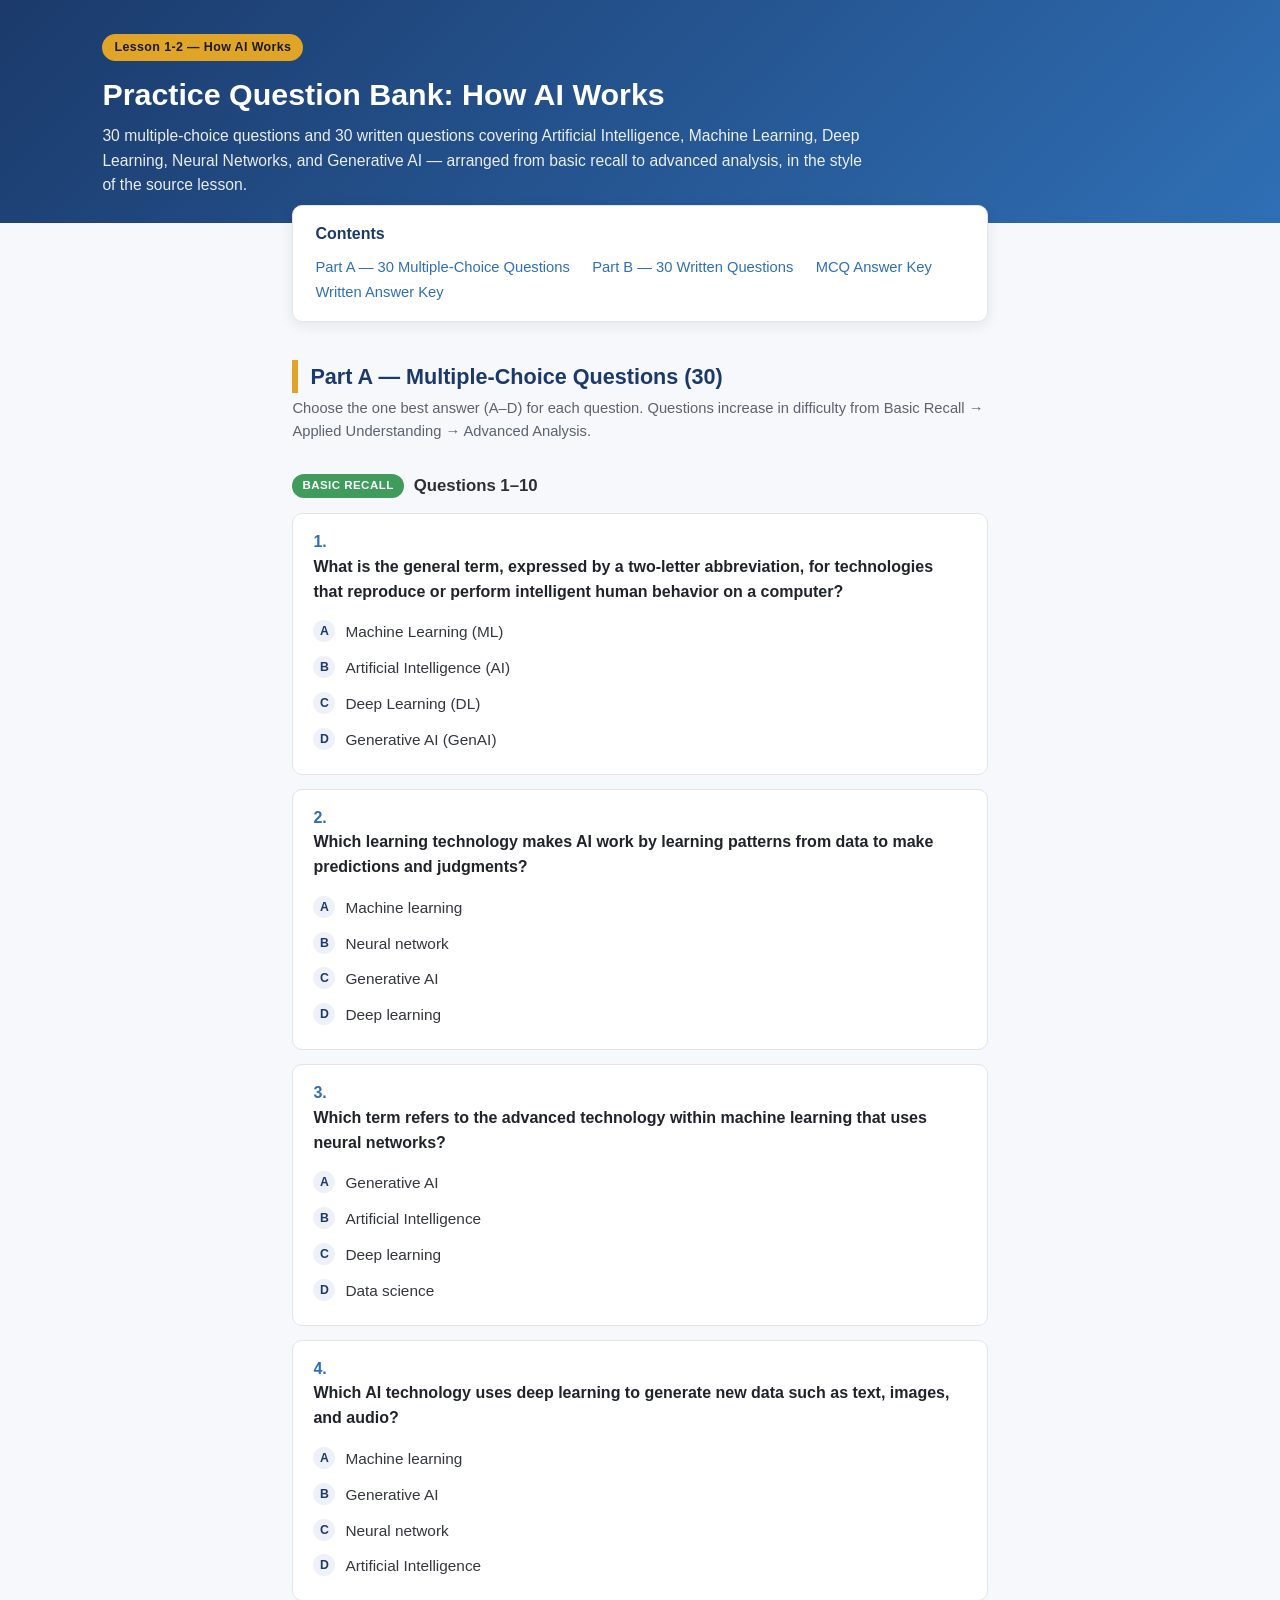
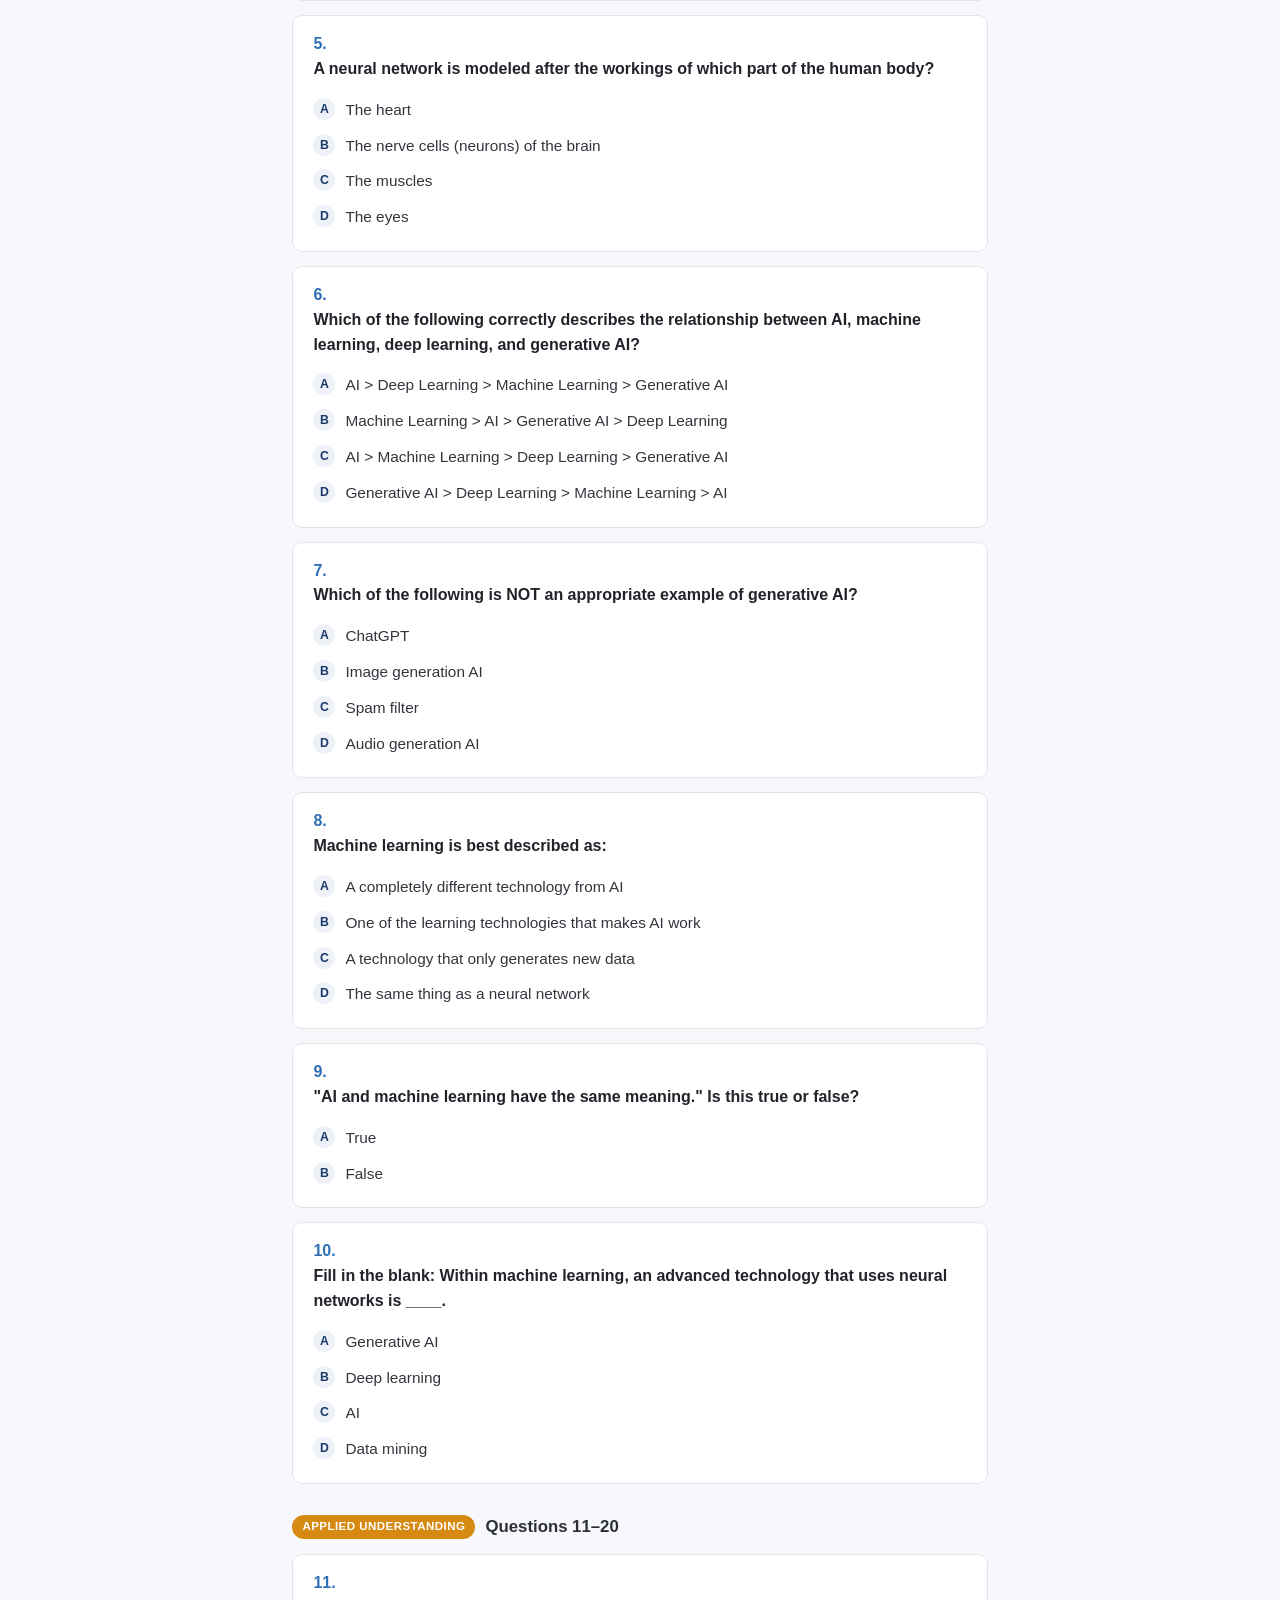
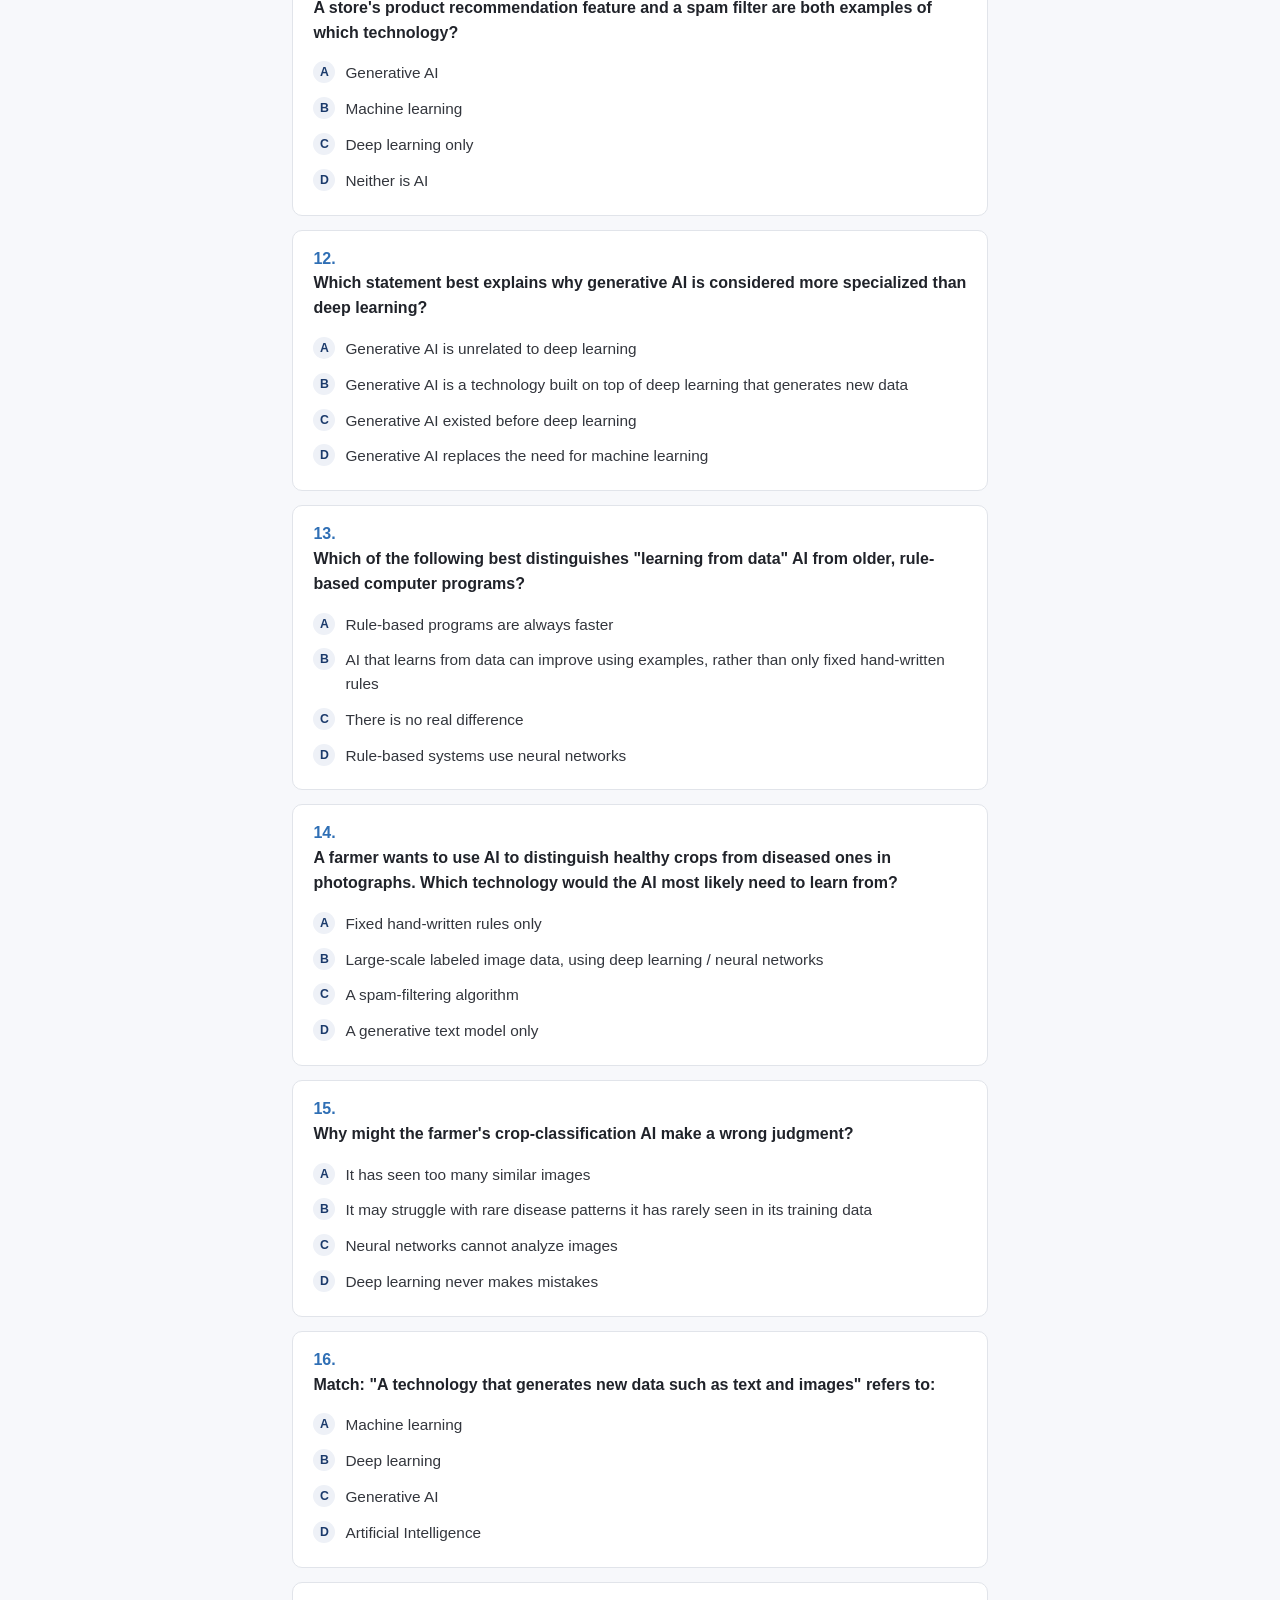
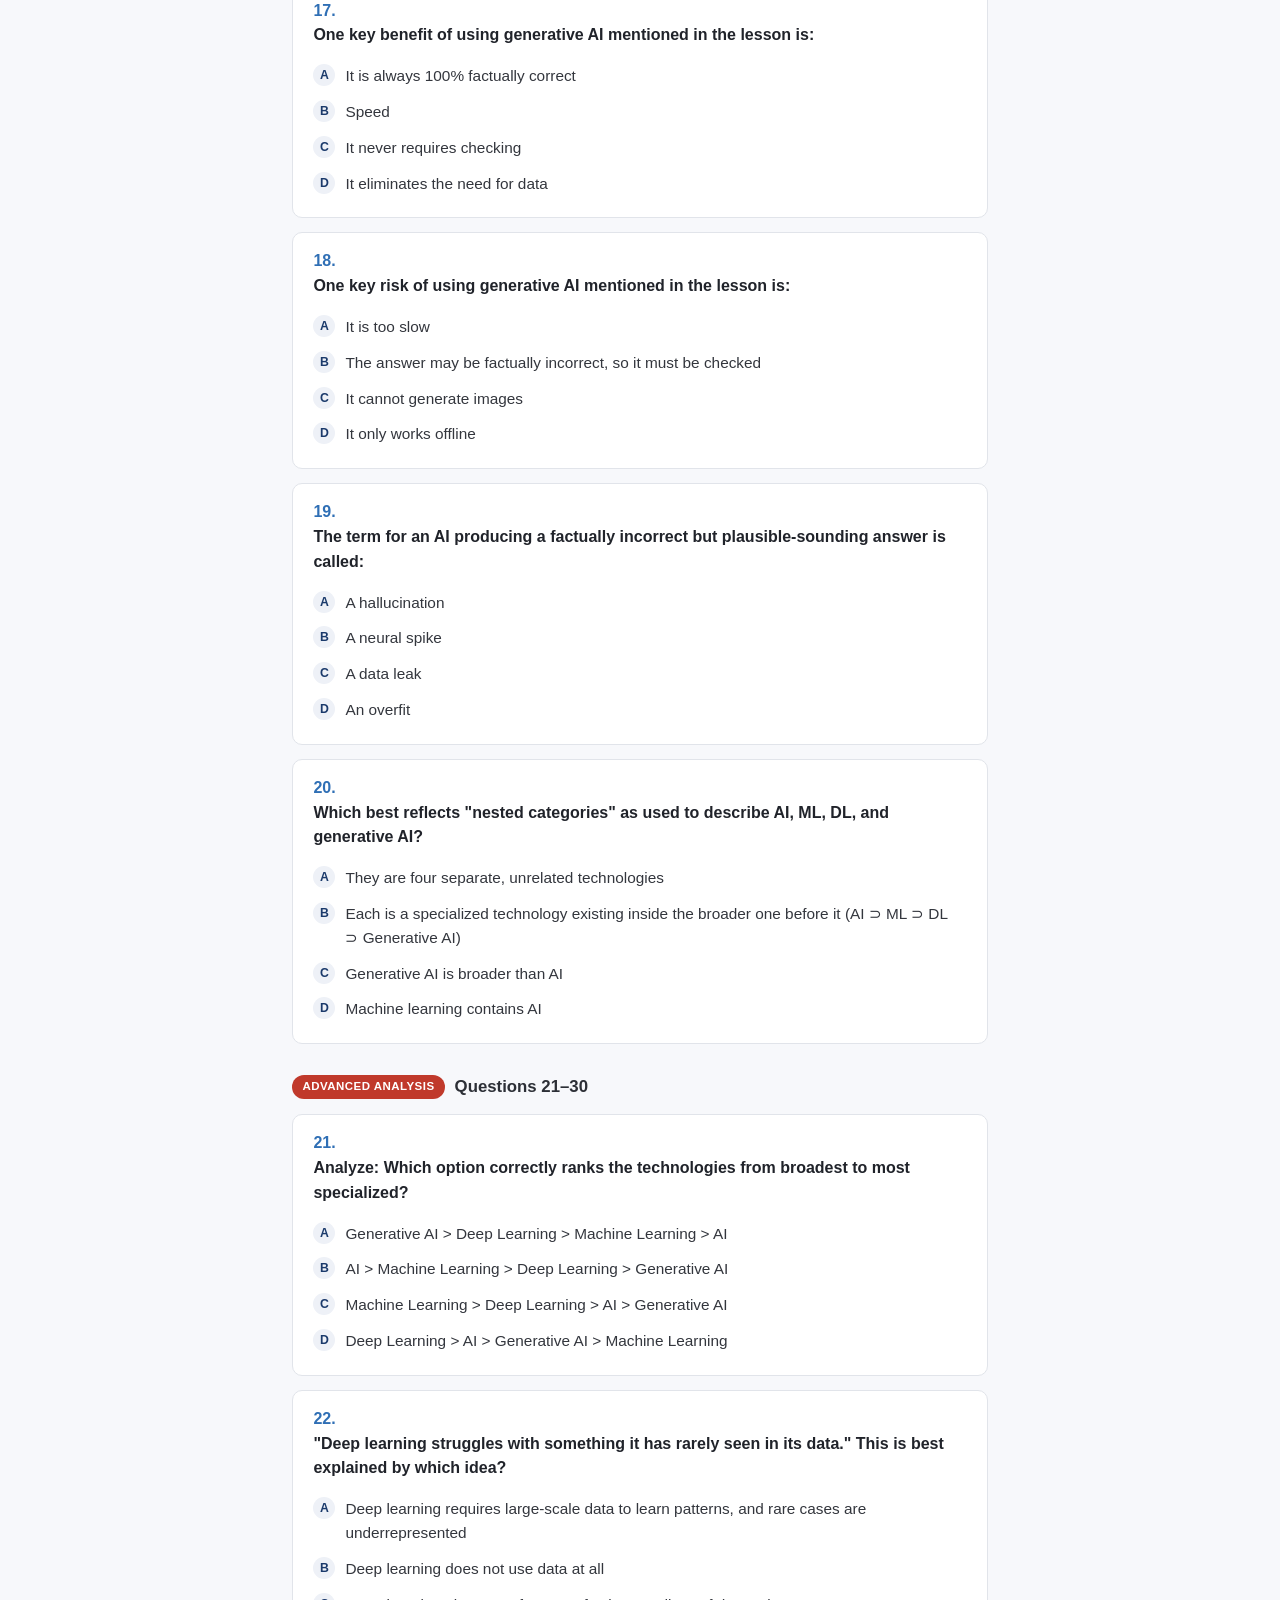
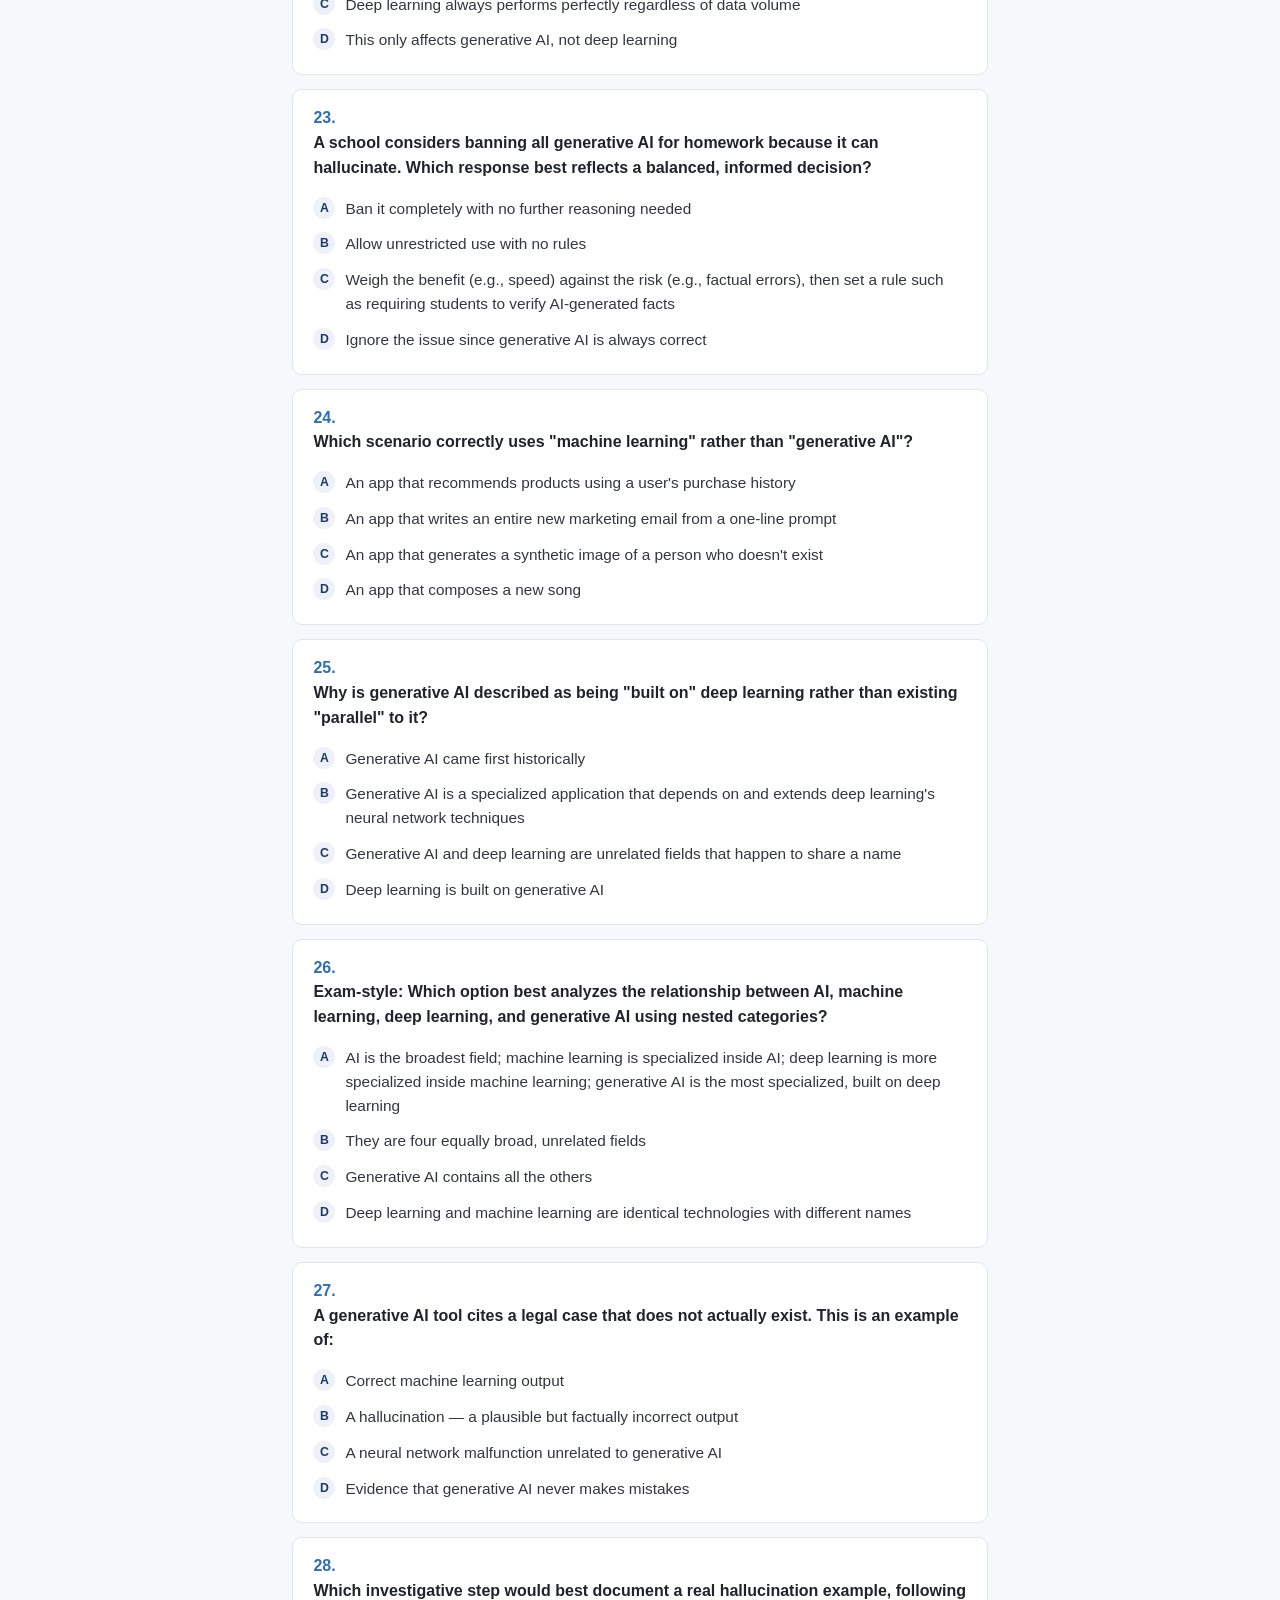
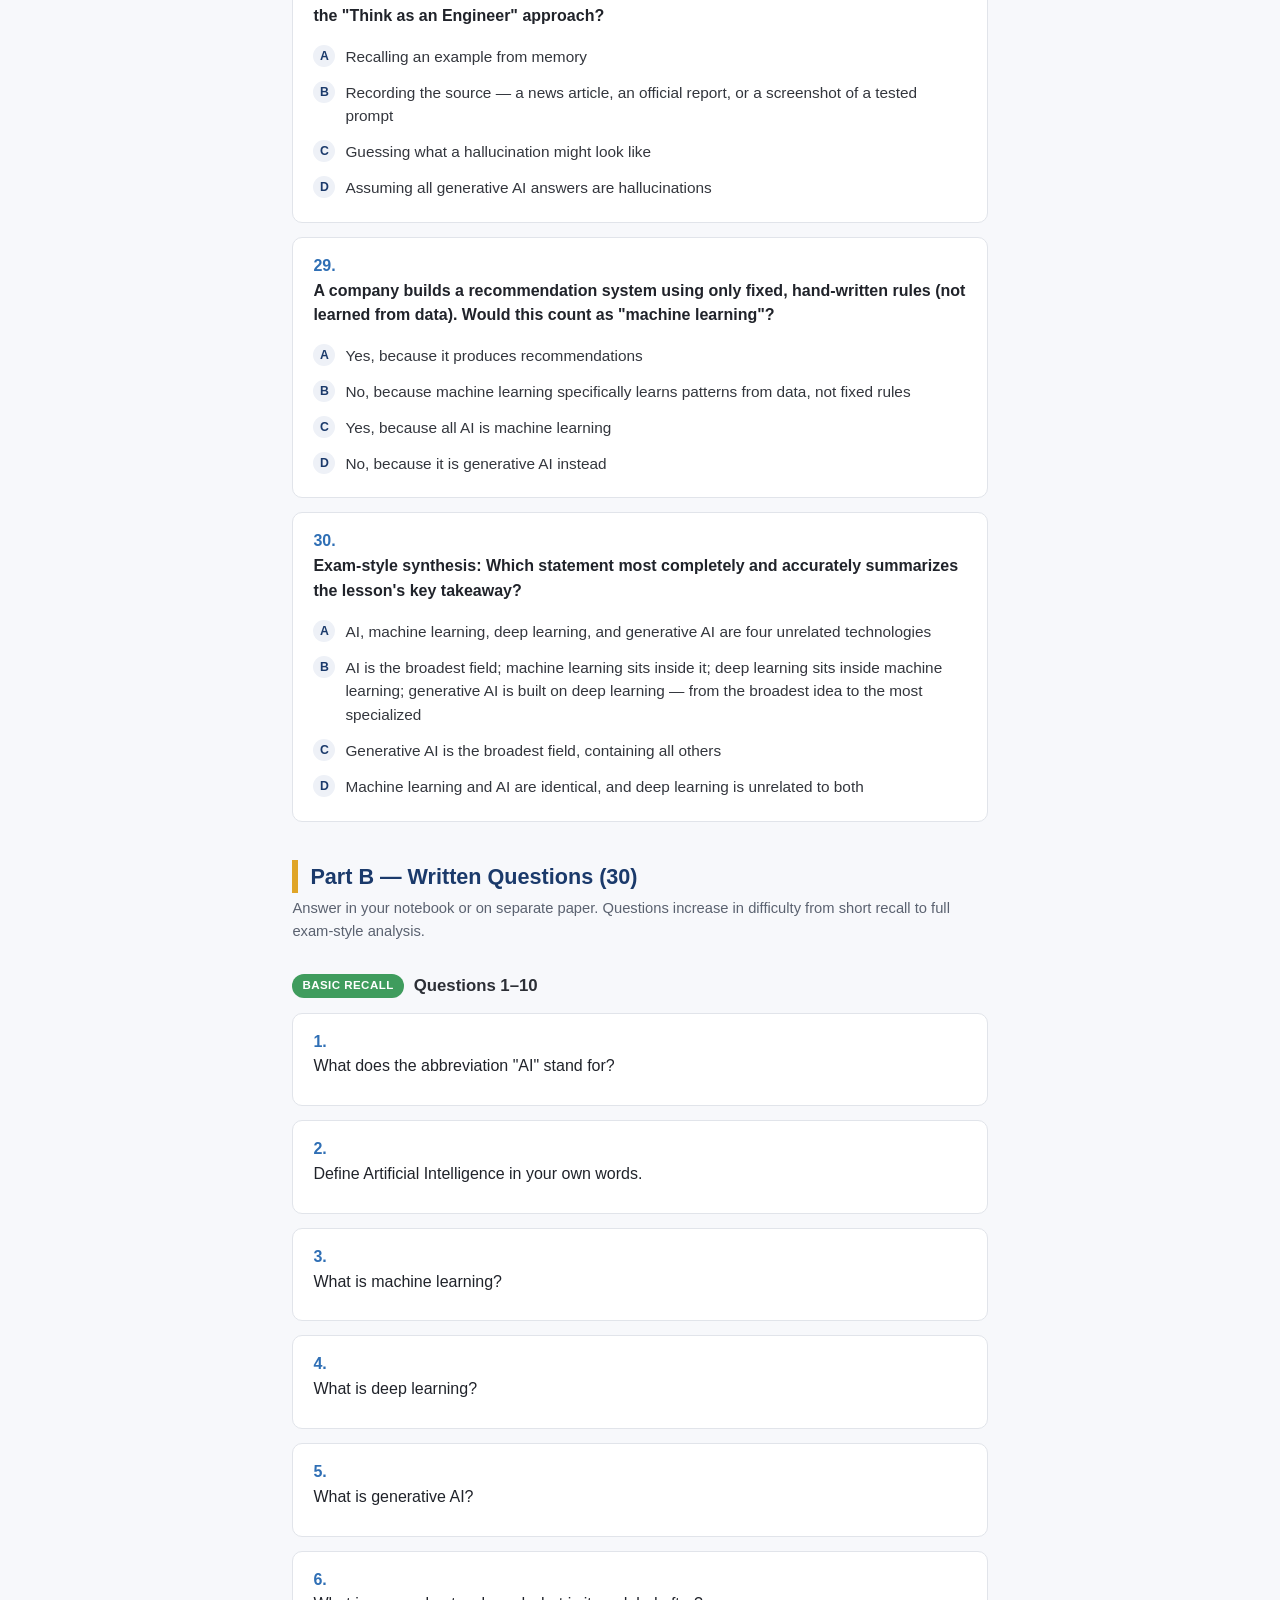
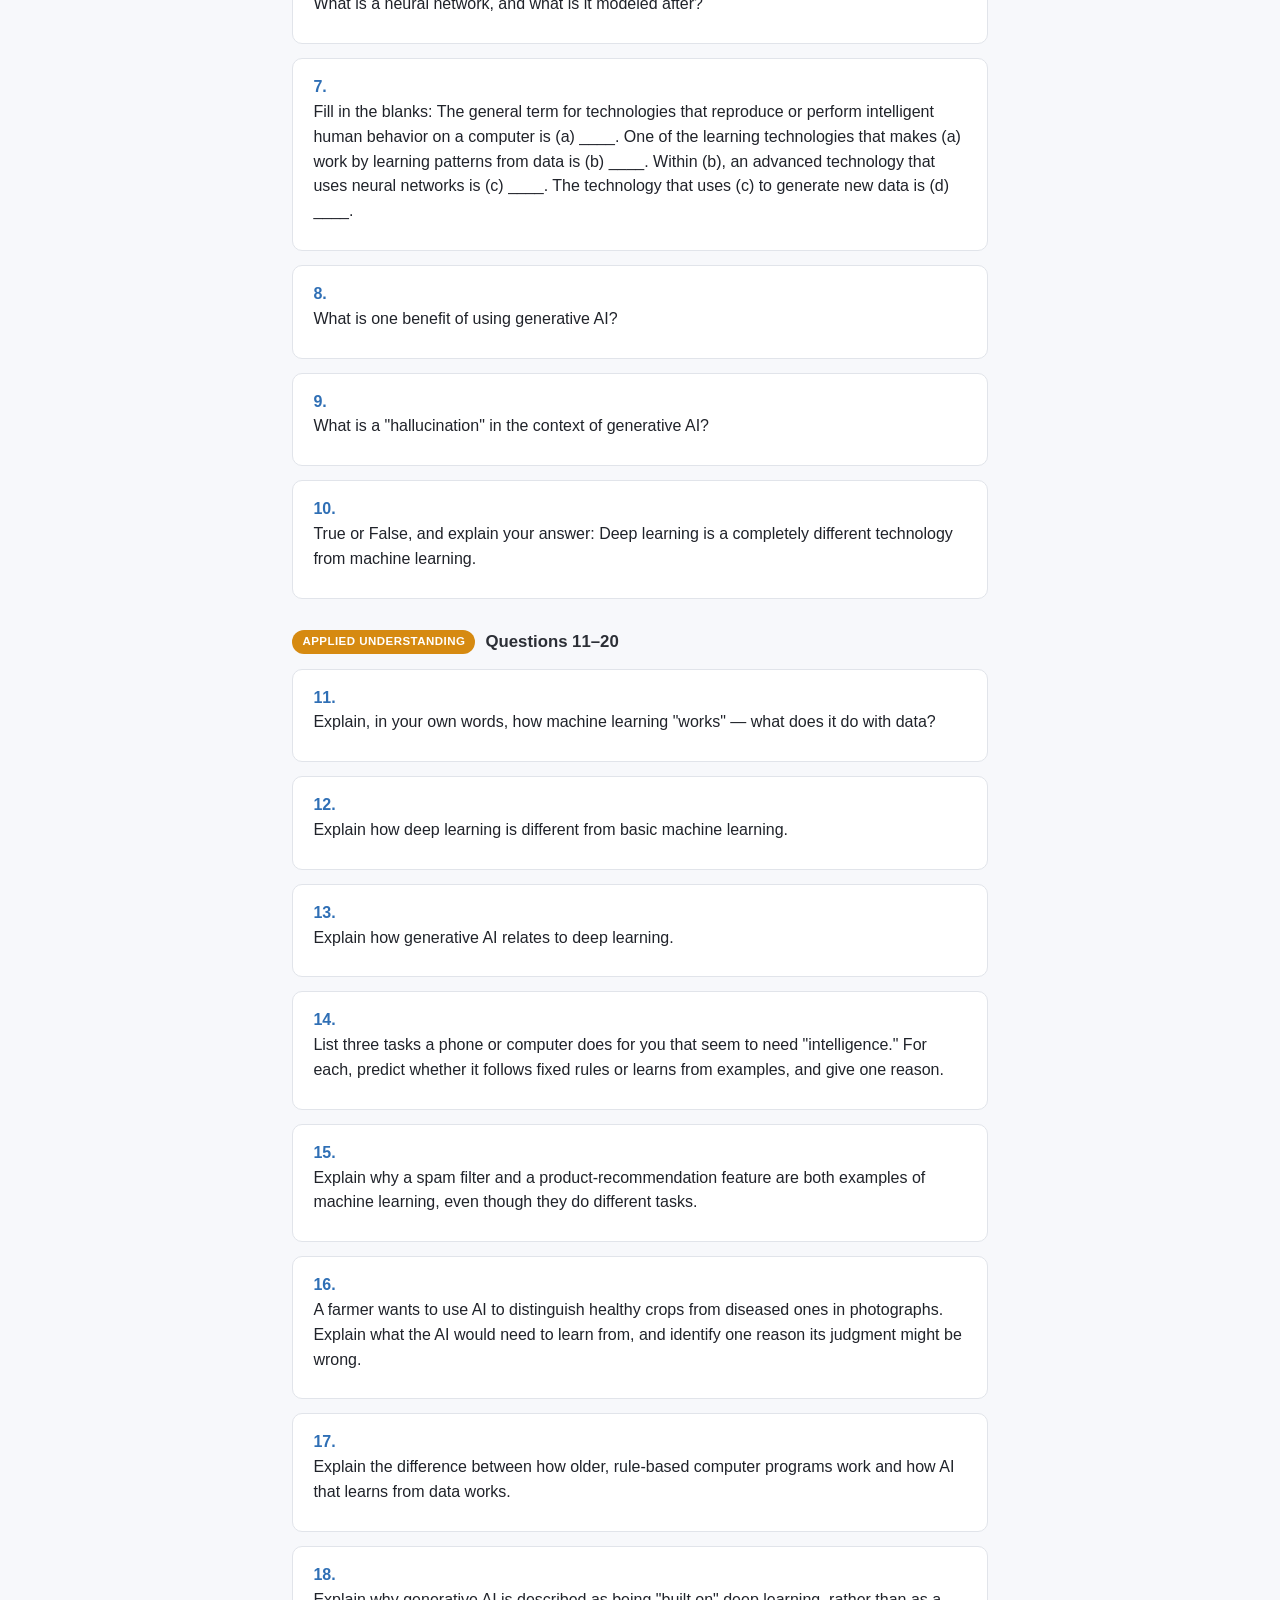
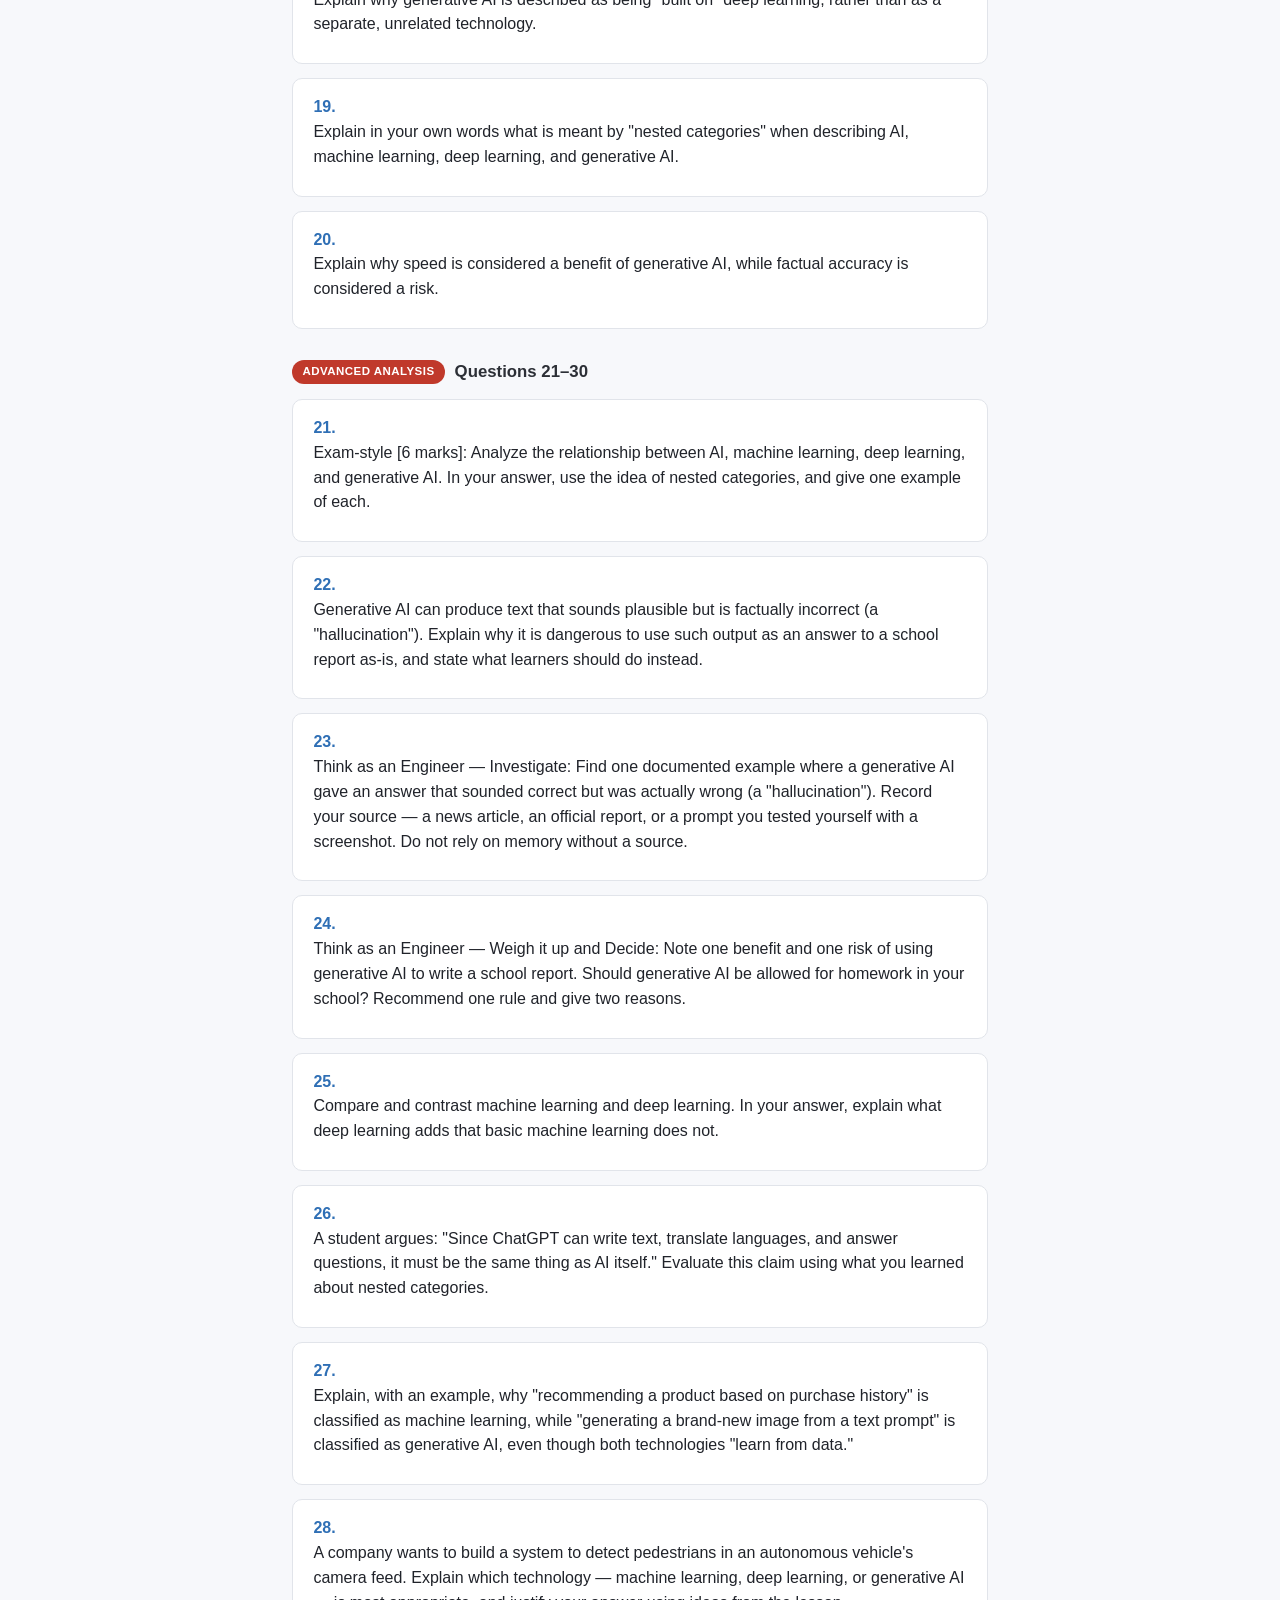
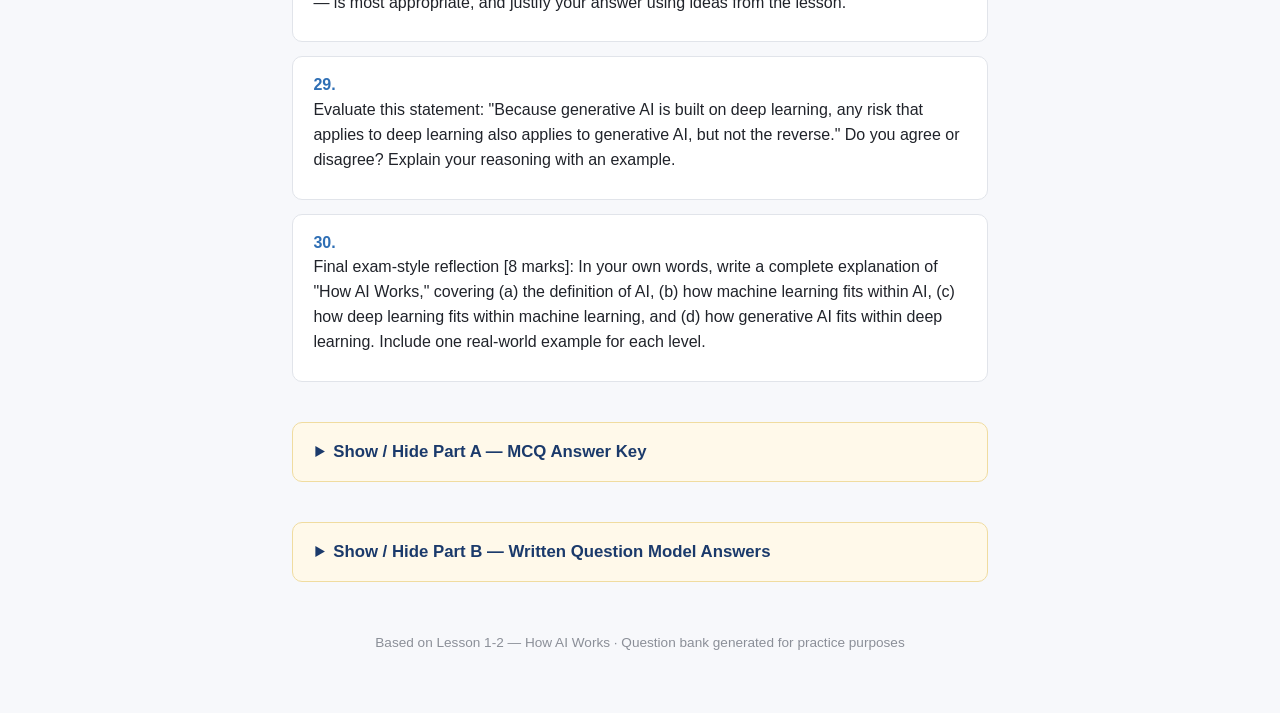
==== commit 96c2e822: "Add files via upload" ====
--- a/AI_Lesson_Quiz.html
+++ b/AI_Lesson_Quiz.html
@@ -52,7 +52,7 @@
     box-shadow:0 4px 14px rgba(20,30,60,.08);
   }
   nav.toc h2{font-size:1em; margin:0 0 8px 0; color:var(--navy);}
-  nav.toc a{color:var(--blue); text-decoration:none; margin-right:18px; font-size:0.92em;}
+  nav.toc a{color:var(--blue); text-decoration:none; margin-right:18px; font-size:0.92em; cursor:pointer;}
   nav.toc a:hover{text-decoration:underline;}
   section.block{margin-top:38px;}
   h2.section-title{
@@ -134,24 +134,24 @@
 <header>
   <span class="tag">Lesson 1-2 — How AI Works</span>
   <h1>Practice Question Bank: How AI Works</h1>
-  <p>50 multiple-choice questions and 50 written questions covering Artificial Intelligence, Machine Learning, Deep Learning, Neural Networks, and Generative AI — arranged from basic recall to advanced analysis, in the style of the source lesson.</p>
+  <p>30 multiple-choice questions and 30 written questions covering Artificial Intelligence, Machine Learning, Deep Learning, Neural Networks, and Generative AI — arranged from basic recall to advanced analysis, in the style of the source lesson.</p>
 </header>
 
 <div class="container">
   <nav class="toc">
     <h2>Contents</h2>
-    <a href="javascript:void(0)" onclick="document.getElementById('mcq').scrollIntoView({behavior:'smooth'}); return false;">Part A — 50 Multiple-Choice Questions</a>
-    <a href="javascript:void(0)" onclick="document.getElementById('written').scrollIntoView({behavior:'smooth'}); return false;">Part B — 50 Written Questions</a>
-    <a href="javascript:void(0)" onclick="var d=document.getElementById('answerkey'); d.open=true; d.scrollIntoView({behavior:'smooth'}); return false;">MCQ Answer Key</a>
-    <a href="javascript:void(0)" onclick="var d=document.getElementById('writtenkey'); d.open=true; d.scrollIntoView({behavior:'smooth'}); return false;">Written Answer Key</a>
+    <a onclick="document.getElementById('mcq').scrollIntoView({behavior:'smooth'}); return false;">Part A — 30 Multiple-Choice Questions</a>
+    <a onclick="document.getElementById('written').scrollIntoView({behavior:'smooth'}); return false;">Part B — 30 Written Questions</a>
+    <a onclick="var d=document.getElementById('answerkey'); d.open=true; d.scrollIntoView({behavior:'smooth'}); return false;">MCQ Answer Key</a>
+    <a onclick="var d=document.getElementById('writtenkey'); d.open=true; d.scrollIntoView({behavior:'smooth'}); return false;">Written Answer Key</a>
   </nav>
 
   <!-- ============ PART A: MCQs ============ -->
   <section class="block" id="mcq">
-    <h2 class="section-title">Part A — Multiple-Choice Questions (50)</h2>
+    <h2 class="section-title">Part A — Multiple-Choice Questions (30)</h2>
     <p class="section-sub">Choose the one best answer (A–D) for each question. Questions increase in difficulty from Basic Recall → Applied Understanding → Advanced Analysis.</p>
 
-    <div class="tier-heading"><span class="badge easy">Basic Recall</span><h3>Questions 1–18</h3></div>
+    <div class="tier-heading"><span class="badge easy">Basic Recall</span><h3>Questions 1–10</h3></div>
 
     <div class="card"><span class="qnum">1.</span><p class="qtext">What is the general term, expressed by a two-letter abbreviation, for technologies that reproduce or perform intelligent human behavior on a computer?</p>
     <ol class="options">
@@ -217,73 +217,20 @@
       <li><span class="opt-letter">D</span>The same thing as a neural network</li>
     </ol></div>
 
-    <div class="card"><span class="qnum">9.</span><p class="qtext">Deep learning is:</p>
-    <ol class="options">
-      <li><span class="opt-letter">A</span>Completely unrelated to machine learning</li>
-      <li><span class="opt-letter">B</span>A type of machine learning that uses neural networks</li>
-      <li><span class="opt-letter">C</span>A type of generative AI</li>
-      <li><span class="opt-letter">D</span>The broadest term for AI technologies</li>
-    </ol></div>
-
-    <div class="card"><span class="qnum">10.</span><p class="qtext">"Generative AI and machine learning have the same meaning." Is this true or false?</p>
+    <div class="card"><span class="qnum">9.</span><p class="qtext">"AI and machine learning have the same meaning." Is this true or false?</p>
     <ol class="options"><li><span class="opt-letter">A</span>True</li><li><span class="opt-letter">B</span>False</li></ol></div>
 
-    <div class="card"><span class="qnum">11.</span><p class="qtext">"AI and machine learning have the same meaning." Is this true or false?</p>
-    <ol class="options"><li><span class="opt-letter">A</span>True</li><li><span class="opt-letter">B</span>False</li></ol></div>
-
-    <div class="card"><span class="qnum">12.</span><p class="qtext">Which example is most closely related to Machine Learning?</p>
-    <ol class="options">
-      <li><span class="opt-letter">A</span>Automatically sorting spam emails</li>
-      <li><span class="opt-letter">B</span>Automatically generating new images from text</li>
-      <li><span class="opt-letter">C</span>A chatbot writing an original essay</li>
-      <li><span class="opt-letter">D</span>An AI composing an original song</li>
-    </ol></div>
-
-    <div class="card"><span class="qnum">13.</span><p class="qtext">Which example is most closely related to Deep Learning?</p>
-    <ol class="options">
-      <li><span class="opt-letter">A</span>Recommending products based on purchase history</li>
-      <li><span class="opt-letter">B</span>Recognizing pedestrians on the road in autonomous driving</li>
-      <li><span class="opt-letter">C</span>Sorting spam emails</li>
-      <li><span class="opt-letter">D</span>A simple rule-based calculator</li>
-    </ol></div>
-
-    <div class="card"><span class="qnum">14.</span><p class="qtext">Which example is most closely related to Generative AI?</p>
-    <ol class="options">
-      <li><span class="opt-letter">A</span>Automatically generating new images from text</li>
-      <li><span class="opt-letter">B</span>Filtering spam</li>
-      <li><span class="opt-letter">C</span>Recommending products</li>
-      <li><span class="opt-letter">D</span>Recognizing a pedestrian</li>
-    </ol></div>
-
-    <div class="card"><span class="qnum">15.</span><p class="qtext">Which example is most closely related to Machine Learning through a recommendation system?</p>
-    <ol class="options">
-      <li><span class="opt-letter">A</span>Recommending products based on a user's purchase history</li>
-      <li><span class="opt-letter">B</span>Generating new images from text</li>
-      <li><span class="opt-letter">C</span>Recognizing pedestrians</li>
-      <li><span class="opt-letter">D</span>None of the above</li>
-    </ol></div>
-
-    <div class="card"><span class="qnum">16.</span><p class="qtext">Fill in the blank: The general term for technologies that reproduce or perform intelligent human behavior on a computer is ____.</p>
-    <ol class="options">
-      <li><span class="opt-letter">A</span>Deep learning</li><li><span class="opt-letter">B</span>AI</li><li><span class="opt-letter">C</span>Generative AI</li><li><span class="opt-letter">D</span>Neural network</li>
-    </ol></div>
-
-    <div class="card"><span class="qnum">17.</span><p class="qtext">Fill in the blank: Within AI, one of the learning technologies that makes it work by learning patterns from data is ____.</p>
-    <ol class="options">
-      <li><span class="opt-letter">A</span>Machine learning</li><li><span class="opt-letter">B</span>Generative AI</li><li><span class="opt-letter">C</span>Neural network</li><li><span class="opt-letter">D</span>Robotics</li>
-    </ol></div>
-
-    <div class="card"><span class="qnum">18.</span><p class="qtext">Fill in the blank: Within machine learning, an advanced technology that uses neural networks is ____.</p>
+    <div class="card"><span class="qnum">10.</span><p class="qtext">Fill in the blank: Within machine learning, an advanced technology that uses neural networks is ____.</p>
     <ol class="options">
       <li><span class="opt-letter">A</span>Generative AI</li><li><span class="opt-letter">B</span>Deep learning</li><li><span class="opt-letter">C</span>AI</li><li><span class="opt-letter">D</span>Data mining</li>
     </ol></div>
 
-    <div class="tier-heading"><span class="badge med">Applied Understanding</span><h3>Questions 19–35</h3></div>
-
-    <div class="card"><span class="qnum">19.</span><p class="qtext">A store's product recommendation feature and a spam filter are both examples of which technology?</p>
+    <div class="tier-heading"><span class="badge med">Applied Understanding</span><h3>Questions 11–20</h3></div>
+
+    <div class="card"><span class="qnum">11.</span><p class="qtext">A store's product recommendation feature and a spam filter are both examples of which technology?</p>
     <ol class="options"><li><span class="opt-letter">A</span>Generative AI</li><li><span class="opt-letter">B</span>Machine learning</li><li><span class="opt-letter">C</span>Deep learning only</li><li><span class="opt-letter">D</span>Neither is AI</li></ol></div>
 
-    <div class="card"><span class="qnum">20.</span><p class="qtext">Which statement best explains why generative AI is considered more specialized than deep learning?</p>
+    <div class="card"><span class="qnum">12.</span><p class="qtext">Which statement best explains why generative AI is considered more specialized than deep learning?</p>
     <ol class="options">
       <li><span class="opt-letter">A</span>Generative AI is unrelated to deep learning</li>
       <li><span class="opt-letter">B</span>Generative AI is a technology built on top of deep learning that generates new data</li>
@@ -291,10 +238,7 @@
       <li><span class="opt-letter">D</span>Generative AI replaces the need for machine learning</li>
     </ol></div>
 
-    <div class="card"><span class="qnum">21.</span><p class="qtext">A translation app that changes one language into another primarily relies on which broad technology?</p>
-    <ol class="options"><li><span class="opt-letter">A</span>Robotics</li><li><span class="opt-letter">B</span>Artificial Intelligence, via machine learning</li><li><span class="opt-letter">C</span>Generative AI only</li><li><span class="opt-letter">D</span>Simple hard-coded rules only</li></ol></div>
-
-    <div class="card"><span class="qnum">22.</span><p class="qtext">Which of the following best distinguishes "learning from data" AI from older, rule-based computer programs?</p>
+    <div class="card"><span class="qnum">13.</span><p class="qtext">Which of the following best distinguishes "learning from data" AI from older, rule-based computer programs?</p>
     <ol class="options">
       <li><span class="opt-letter">A</span>Rule-based programs are always faster</li>
       <li><span class="opt-letter">B</span>AI that learns from data can improve using examples, rather than only fixed hand-written rules</li>
@@ -302,7 +246,7 @@
       <li><span class="opt-letter">D</span>Rule-based systems use neural networks</li>
     </ol></div>
 
-    <div class="card"><span class="qnum">23.</span><p class="qtext">A farmer wants to use AI to distinguish healthy crops from diseased ones in photographs. Which technology would the AI most likely need to learn from?</p>
+    <div class="card"><span class="qnum">14.</span><p class="qtext">A farmer wants to use AI to distinguish healthy crops from diseased ones in photographs. Which technology would the AI most likely need to learn from?</p>
     <ol class="options">
       <li><span class="opt-letter">A</span>Fixed hand-written rules only</li>
       <li><span class="opt-letter">B</span>Large-scale labeled image data, using deep learning / neural networks</li>
@@ -310,7 +254,7 @@
       <li><span class="opt-letter">D</span>A generative text model only</li>
     </ol></div>
 
-    <div class="card"><span class="qnum">24.</span><p class="qtext">Why might the farmer's crop-classification AI make a wrong judgment?</p>
+    <div class="card"><span class="qnum">15.</span><p class="qtext">Why might the farmer's crop-classification AI make a wrong judgment?</p>
     <ol class="options">
       <li><span class="opt-letter">A</span>It has seen too many similar images</li>
       <li><span class="opt-letter">B</span>It may struggle with rare disease patterns it has rarely seen in its training data</li>
@@ -318,36 +262,19 @@
       <li><span class="opt-letter">D</span>Deep learning never makes mistakes</li>
     </ol></div>
 
-    <div class="card"><span class="qnum">25.</span><p class="qtext">ChatGPT generating text from a prompt is an example of which technology, at its most specialized level?</p>
-    <ol class="options"><li><span class="opt-letter">A</span>Machine learning only</li><li><span class="opt-letter">B</span>Deep learning only</li><li><span class="opt-letter">C</span>Generative AI</li><li><span class="opt-letter">D</span>Robotics</li></ol></div>
-
-    <div class="card"><span class="qnum">26.</span><p class="qtext">Complete the sentence: "Deep learning is a technology that uses ____ networks to learn complex patterns."</p>
-    <ol class="options"><li><span class="opt-letter">A</span>social</li><li><span class="opt-letter">B</span>neural</li><li><span class="opt-letter">C</span>computer</li><li><span class="opt-letter">D</span>sensor</li></ol></div>
-
-    <div class="card"><span class="qnum">27.</span><p class="qtext">Match: "A technology that generates new data such as text and images" refers to:</p>
+    <div class="card"><span class="qnum">16.</span><p class="qtext">Match: "A technology that generates new data such as text and images" refers to:</p>
     <ol class="options"><li><span class="opt-letter">A</span>Machine learning</li><li><span class="opt-letter">B</span>Deep learning</li><li><span class="opt-letter">C</span>Generative AI</li><li><span class="opt-letter">D</span>Artificial Intelligence</li></ol></div>
 
-    <div class="card"><span class="qnum">28.</span><p class="qtext">Match: "A technology that learns patterns from data to make predictions and judgments" refers to:</p>
-    <ol class="options"><li><span class="opt-letter">A</span>Machine learning</li><li><span class="opt-letter">B</span>Generative AI</li><li><span class="opt-letter">C</span>Robotics</li><li><span class="opt-letter">D</span>Hardware engineering</li></ol></div>
-
-    <div class="card"><span class="qnum">29.</span><p class="qtext">One key benefit of using generative AI mentioned in the lesson is:</p>
+    <div class="card"><span class="qnum">17.</span><p class="qtext">One key benefit of using generative AI mentioned in the lesson is:</p>
     <ol class="options"><li><span class="opt-letter">A</span>It is always 100% factually correct</li><li><span class="opt-letter">B</span>Speed</li><li><span class="opt-letter">C</span>It never requires checking</li><li><span class="opt-letter">D</span>It eliminates the need for data</li></ol></div>
 
-    <div class="card"><span class="qnum">30.</span><p class="qtext">One key risk of using generative AI mentioned in the lesson is:</p>
+    <div class="card"><span class="qnum">18.</span><p class="qtext">One key risk of using generative AI mentioned in the lesson is:</p>
     <ol class="options"><li><span class="opt-letter">A</span>It is too slow</li><li><span class="opt-letter">B</span>The answer may be factually incorrect, so it must be checked</li><li><span class="opt-letter">C</span>It cannot generate images</li><li><span class="opt-letter">D</span>It only works offline</li></ol></div>
 
-    <div class="card"><span class="qnum">31.</span><p class="qtext">The term for an AI producing a factually incorrect but plausible-sounding answer is called:</p>
+    <div class="card"><span class="qnum">19.</span><p class="qtext">The term for an AI producing a factually incorrect but plausible-sounding answer is called:</p>
     <ol class="options"><li><span class="opt-letter">A</span>A hallucination</li><li><span class="opt-letter">B</span>A neural spike</li><li><span class="opt-letter">C</span>A data leak</li><li><span class="opt-letter">D</span>An overfit</li></ol></div>
 
-    <div class="card"><span class="qnum">32.</span><p class="qtext">Why should you not rely on a "hallucination" example recalled purely from memory?</p>
-    <ol class="options">
-      <li><span class="opt-letter">A</span>Because memory is illegal to use</li>
-      <li><span class="opt-letter">B</span>Because you should record a documented source — an article, an official report, or your own tested prompt with a screenshot</li>
-      <li><span class="opt-letter">C</span>Because hallucinations never actually happen</li>
-      <li><span class="opt-letter">D</span>Because memory-based examples are always correct</li>
-    </ol></div>
-
-    <div class="card"><span class="qnum">33.</span><p class="qtext">Which best reflects "nested categories" as used to describe AI, ML, DL, and generative AI?</p>
+    <div class="card"><span class="qnum">20.</span><p class="qtext">Which best reflects "nested categories" as used to describe AI, ML, DL, and generative AI?</p>
     <ol class="options">
       <li><span class="opt-letter">A</span>They are four separate, unrelated technologies</li>
       <li><span class="opt-letter">B</span>Each is a specialized technology existing inside the broader one before it (AI ⊃ ML ⊃ DL ⊃ Generative AI)</li>
@@ -355,20 +282,9 @@
       <li><span class="opt-letter">D</span>Machine learning contains AI</li>
     </ol></div>
 
-    <div class="card"><span class="qnum">34.</span><p class="qtext">A spam filter and a product-recommendation engine perform different tasks. From the perspective of how AI works, what do they have in common?</p>
-    <ol class="options">
-      <li><span class="opt-letter">A</span>Both use generative AI to create new content</li>
-      <li><span class="opt-letter">B</span>Both are examples of machine learning, learning patterns from data</li>
-      <li><span class="opt-letter">C</span>Both are hard-coded with fixed rules only</li>
-      <li><span class="opt-letter">D</span>Neither uses data</li>
-    </ol></div>
-
-    <div class="card"><span class="qnum">35.</span><p class="qtext">Which statement is TRUE regarding today's generative AI systems?</p>
-    <ol class="options"><li><span class="opt-letter">A</span>They are built on deep learning</li><li><span class="opt-letter">B</span>They replace the need for machine learning entirely</li><li><span class="opt-letter">C</span>They are a type of AI that does not use deep learning</li><li><span class="opt-letter">D</span>They existed before machine learning</li></ol></div>
-
-    <div class="tier-heading"><span class="badge hard">Advanced Analysis</span><h3>Questions 36–50</h3></div>
-
-    <div class="card"><span class="qnum">36.</span><p class="qtext">Analyze: Which option correctly ranks the technologies from broadest to most specialized?</p>
+    <div class="tier-heading"><span class="badge hard">Advanced Analysis</span><h3>Questions 21–30</h3></div>
+
+    <div class="card"><span class="qnum">21.</span><p class="qtext">Analyze: Which option correctly ranks the technologies from broadest to most specialized?</p>
     <ol class="options">
       <li><span class="opt-letter">A</span>Generative AI &gt; Deep Learning &gt; Machine Learning &gt; AI</li>
       <li><span class="opt-letter">B</span>AI &gt; Machine Learning &gt; Deep Learning &gt; Generative AI</li>
@@ -376,7 +292,7 @@
       <li><span class="opt-letter">D</span>Deep Learning &gt; AI &gt; Generative AI &gt; Machine Learning</li>
     </ol></div>
 
-    <div class="card"><span class="qnum">37.</span><p class="qtext">"Deep learning struggles with something it has rarely seen in its data." This is best explained by which idea?</p>
+    <div class="card"><span class="qnum">22.</span><p class="qtext">"Deep learning struggles with something it has rarely seen in its data." This is best explained by which idea?</p>
     <ol class="options">
       <li><span class="opt-letter">A</span>Deep learning requires large-scale data to learn patterns, and rare cases are underrepresented</li>
       <li><span class="opt-letter">B</span>Deep learning does not use data at all</li>
@@ -384,7 +300,7 @@
       <li><span class="opt-letter">D</span>This only affects generative AI, not deep learning</li>
     </ol></div>
 
-    <div class="card"><span class="qnum">38.</span><p class="qtext">A school considers banning all generative AI for homework because it can hallucinate. Which response best reflects a balanced, informed decision?</p>
+    <div class="card"><span class="qnum">23.</span><p class="qtext">A school considers banning all generative AI for homework because it can hallucinate. Which response best reflects a balanced, informed decision?</p>
     <ol class="options">
       <li><span class="opt-letter">A</span>Ban it completely with no further reasoning needed</li>
       <li><span class="opt-letter">B</span>Allow unrestricted use with no rules</li>
@@ -392,7 +308,7 @@
       <li><span class="opt-letter">D</span>Ignore the issue since generative AI is always correct</li>
     </ol></div>
 
-    <div class="card"><span class="qnum">39.</span><p class="qtext">Which scenario correctly uses "machine learning" rather than "generative AI"?</p>
+    <div class="card"><span class="qnum">24.</span><p class="qtext">Which scenario correctly uses "machine learning" rather than "generative AI"?</p>
     <ol class="options">
       <li><span class="opt-letter">A</span>An app that recommends products using a user's purchase history</li>
       <li><span class="opt-letter">B</span>An app that writes an entire new marketing email from a one-line prompt</li>
@@ -400,7 +316,7 @@
       <li><span class="opt-letter">D</span>An app that composes a new song</li>
     </ol></div>
 
-    <div class="card"><span class="qnum">40.</span><p class="qtext">Why is generative AI described as being "built on" deep learning rather than existing "parallel" to it?</p>
+    <div class="card"><span class="qnum">25.</span><p class="qtext">Why is generative AI described as being "built on" deep learning rather than existing "parallel" to it?</p>
     <ol class="options">
       <li><span class="opt-letter">A</span>Generative AI came first historically</li>
       <li><span class="opt-letter">B</span>Generative AI is a specialized application that depends on and extends deep learning's neural network techniques</li>
@@ -408,15 +324,7 @@
       <li><span class="opt-letter">D</span>Deep learning is built on generative AI</li>
     </ol></div>
 
-    <div class="card"><span class="qnum">41.</span><p class="qtext">A student claims: "AI, machine learning, deep learning, and generative AI are four completely separate technologies that don't overlap." What is the strongest counter-argument?</p>
-    <ol class="options">
-      <li><span class="opt-letter">A</span>There is no counter-argument; the student is correct</li>
-      <li><span class="opt-letter">B</span>They are nested categories, each a more specialized subset of the previous one, not separate parallel technologies</li>
-      <li><span class="opt-letter">C</span>Only AI and machine learning are related; the other two are unrelated</li>
-      <li><span class="opt-letter">D</span>Generative AI is the broadest category</li>
-    </ol></div>
-
-    <div class="card"><span class="qnum">42.</span><p class="qtext">Exam-style: Which option best analyzes the relationship between AI, machine learning, deep learning, and generative AI using nested categories?</p>
+    <div class="card"><span class="qnum">26.</span><p class="qtext">Exam-style: Which option best analyzes the relationship between AI, machine learning, deep learning, and generative AI using nested categories?</p>
     <ol class="options">
       <li><span class="opt-letter">A</span>AI is the broadest field; machine learning is specialized inside AI; deep learning is more specialized inside machine learning; generative AI is the most specialized, built on deep learning</li>
       <li><span class="opt-letter">B</span>They are four equally broad, unrelated fields</li>
@@ -424,7 +332,7 @@
       <li><span class="opt-letter">D</span>Deep learning and machine learning are identical technologies with different names</li>
     </ol></div>
 
-    <div class="card"><span class="qnum">43.</span><p class="qtext">A generative AI tool cites a legal case that does not actually exist. This is an example of:</p>
+    <div class="card"><span class="qnum">27.</span><p class="qtext">A generative AI tool cites a legal case that does not actually exist. This is an example of:</p>
     <ol class="options">
       <li><span class="opt-letter">A</span>Correct machine learning output</li>
       <li><span class="opt-letter">B</span>A hallucination — a plausible but factually incorrect output</li>
@@ -432,7 +340,7 @@
       <li><span class="opt-letter">D</span>Evidence that generative AI never makes mistakes</li>
     </ol></div>
 
-    <div class="card"><span class="qnum">44.</span><p class="qtext">Which investigative step would best document a real hallucination example, following the "Think as an Engineer" approach?</p>
+    <div class="card"><span class="qnum">28.</span><p class="qtext">Which investigative step would best document a real hallucination example, following the "Think as an Engineer" approach?</p>
     <ol class="options">
       <li><span class="opt-letter">A</span>Recalling an example from memory</li>
       <li><span class="opt-letter">B</span>Recording the source — a news article, an official report, or a screenshot of a tested prompt</li>
@@ -440,7 +348,7 @@
       <li><span class="opt-letter">D</span>Assuming all generative AI answers are hallucinations</li>
     </ol></div>
 
-    <div class="card"><span class="qnum">45.</span><p class="qtext">A company builds a recommendation system using only fixed, hand-written rules (not learned from data). Would this count as "machine learning"?</p>
+    <div class="card"><span class="qnum">29.</span><p class="qtext">A company builds a recommendation system using only fixed, hand-written rules (not learned from data). Would this count as "machine learning"?</p>
     <ol class="options">
       <li><span class="opt-letter">A</span>Yes, because it produces recommendations</li>
       <li><span class="opt-letter">B</span>No, because machine learning specifically learns patterns from data, not fixed rules</li>
@@ -448,39 +356,7 @@
       <li><span class="opt-letter">D</span>No, because it is generative AI instead</li>
     </ol></div>
 
-    <div class="card"><span class="qnum">46.</span><p class="qtext">Which best distinguishes deep learning from basic machine learning?</p>
-    <ol class="options">
-      <li><span class="opt-letter">A</span>Deep learning does not use data</li>
-      <li><span class="opt-letter">B</span>Deep learning is an advanced technology within machine learning that specifically uses neural networks to learn complex patterns</li>
-      <li><span class="opt-letter">C</span>Deep learning and machine learning are entirely unrelated</li>
-      <li><span class="opt-letter">D</span>Machine learning is more advanced than deep learning</li>
-    </ol></div>
-
-    <div class="card"><span class="qnum">47.</span><p class="qtext">In the phone example (spam filter, product recommendations, translation, ChatGPT), which pairing correctly matches technology with example?</p>
-    <ol class="options">
-      <li><span class="opt-letter">A</span>Generative AI — sorting spam</li>
-      <li><span class="opt-letter">B</span>Machine learning — recommending a product</li>
-      <li><span class="opt-letter">C</span>Deep learning — recommending a product, exclusively</li>
-      <li><span class="opt-letter">D</span>AI — none of these examples</li>
-    </ol></div>
-
-    <div class="card"><span class="qnum">48.</span><p class="qtext">Which conclusion about generative AI risk is best supported by the lesson?</p>
-    <ol class="options">
-      <li><span class="opt-letter">A</span>Because it is fast, checking its output is unnecessary</li>
-      <li><span class="opt-letter">B</span>Because it can produce plausible but incorrect output, its speed benefit must be balanced with verification</li>
-      <li><span class="opt-letter">C</span>Generative AI should never be used for any task</li>
-      <li><span class="opt-letter">D</span>Generative AI's risks apply only to image generation, not text</li>
-    </ol></div>
-
-    <div class="card"><span class="qnum">49.</span><p class="qtext">A learner initially believed AI was a single technology. Which two terms are most likely to have been hardest to tell apart, and why?</p>
-    <ol class="options">
-      <li><span class="opt-letter">A</span>AI and generative AI, because both are unrelated to data</li>
-      <li><span class="opt-letter">B</span>Machine learning and deep learning, because deep learning is simply a more advanced, specialized form of machine learning rather than a separate technology</li>
-      <li><span class="opt-letter">C</span>AI and machine learning, because they have opposite meanings</li>
-      <li><span class="opt-letter">D</span>None of them are ever confused</li>
-    </ol></div>
-
-    <div class="card"><span class="qnum">50.</span><p class="qtext">Exam-style synthesis: Which statement most completely and accurately summarizes the lesson's key takeaway?</p>
+    <div class="card"><span class="qnum">30.</span><p class="qtext">Exam-style synthesis: Which statement most completely and accurately summarizes the lesson's key takeaway?</p>
     <ol class="options">
       <li><span class="opt-letter">A</span>AI, machine learning, deep learning, and generative AI are four unrelated technologies</li>
       <li><span class="opt-letter">B</span>AI is the broadest field; machine learning sits inside it; deep learning sits inside machine learning; generative AI is built on deep learning — from the broadest idea to the most specialized</li>
@@ -492,64 +368,44 @@
 
   <!-- ============ PART B: Written ============ -->
   <section class="block written" id="written">
-    <h2 class="section-title">Part B — Written Questions (50)</h2>
+    <h2 class="section-title">Part B — Written Questions (30)</h2>
     <p class="section-sub">Answer in your notebook or on separate paper. Questions increase in difficulty from short recall to full exam-style analysis.</p>
 
-    <div class="tier-heading"><span class="badge easy">Basic Recall</span><h3>Questions 1–18</h3></div>
+    <div class="tier-heading"><span class="badge easy">Basic Recall</span><h3>Questions 1–10</h3></div>
     <div class="card"><span class="qnum">1.</span><p class="qtext">What does the abbreviation "AI" stand for?</p></div>
     <div class="card"><span class="qnum">2.</span><p class="qtext">Define Artificial Intelligence in your own words.</p></div>
     <div class="card"><span class="qnum">3.</span><p class="qtext">What is machine learning?</p></div>
     <div class="card"><span class="qnum">4.</span><p class="qtext">What is deep learning?</p></div>
     <div class="card"><span class="qnum">5.</span><p class="qtext">What is generative AI?</p></div>
     <div class="card"><span class="qnum">6.</span><p class="qtext">What is a neural network, and what is it modeled after?</p></div>
-    <div class="card"><span class="qnum">7.</span><p class="qtext">Give one example of AI at work when using a phone.</p></div>
-    <div class="card"><span class="qnum">8.</span><p class="qtext">Give one example of machine learning.</p></div>
-    <div class="card"><span class="qnum">9.</span><p class="qtext">Give one example of deep learning.</p></div>
-    <div class="card"><span class="qnum">10.</span><p class="qtext">Give one example of generative AI.</p></div>
-    <div class="card"><span class="qnum">11.</span><p class="qtext">Fill in the blanks: The general term for technologies that reproduce or perform intelligent human behavior on a computer is (a) ____. One of the learning technologies that makes (a) work by learning patterns from data is (b) ____. Within (b), an advanced technology that uses neural networks is (c) ____. The technology that uses (c) to generate new data is (d) ____.</p></div>
-    <div class="card"><span class="qnum">12.</span><p class="qtext">List the four terms discussed in this lesson, in order from broadest to most specialized.</p></div>
-    <div class="card"><span class="qnum">13.</span><p class="qtext">What is one benefit of using generative AI?</p></div>
-    <div class="card"><span class="qnum">14.</span><p class="qtext">What is one risk of using generative AI?</p></div>
-    <div class="card"><span class="qnum">15.</span><p class="qtext">What is a "hallucination" in the context of generative AI?</p></div>
-    <div class="card"><span class="qnum">16.</span><p class="qtext">True or False, and explain your answer: AI and machine learning have the same meaning.</p></div>
-    <div class="card"><span class="qnum">17.</span><p class="qtext">True or False, and explain your answer: Deep learning is a completely different technology from machine learning.</p></div>
-    <div class="card"><span class="qnum">18.</span><p class="qtext">True or False, and explain your answer: Generative AI is a technology that uses deep learning to generate new data.</p></div>
-
-    <div class="tier-heading"><span class="badge med">Applied Understanding</span><h3>Questions 19–35</h3></div>
-    <div class="card"><span class="qnum">19.</span><p class="qtext">Explain, in your own words, how machine learning "works" — what does it do with data?</p></div>
-    <div class="card"><span class="qnum">20.</span><p class="qtext">Explain how deep learning is different from basic machine learning.</p></div>
-    <div class="card"><span class="qnum">21.</span><p class="qtext">Explain how generative AI relates to deep learning.</p></div>
-    <div class="card"><span class="qnum">22.</span><p class="qtext">List three tasks a phone or computer does for you that seem to need "intelligence." For each, predict whether it follows fixed rules or learns from examples, and give one reason.</p></div>
-    <div class="card"><span class="qnum">23.</span><p class="qtext">Explain why a spam filter and a product-recommendation feature are both examples of machine learning, even though they do different tasks.</p></div>
-    <div class="card"><span class="qnum">24.</span><p class="qtext">A farmer wants to use AI to distinguish healthy crops from diseased ones in photographs. Explain what the AI would need to learn from.</p></div>
-    <div class="card"><span class="qnum">25.</span><p class="qtext">For the farmer's crop-classification AI, identify one reason its judgment might be wrong.</p></div>
-    <div class="card"><span class="qnum">26.</span><p class="qtext">Why might a deep learning system struggle with something it has rarely seen in its training data?</p></div>
-    <div class="card"><span class="qnum">27.</span><p class="qtext">Explain the difference between how older, rule-based computer programs work and how AI that learns from data works.</p></div>
-    <div class="card"><span class="qnum">28.</span><p class="qtext">Explain why generative AI is described as being "built on" deep learning, rather than as a separate, unrelated technology.</p></div>
-    <div class="card"><span class="qnum">29.</span><p class="qtext">Give one example of something that uses generative AI, and one example of something that uses machine learning but is NOT generative AI. Explain your choices.</p></div>
-    <div class="card"><span class="qnum">30.</span><p class="qtext">Explain in your own words what is meant by "nested categories" when describing AI, machine learning, deep learning, and generative AI.</p></div>
-    <div class="card"><span class="qnum">31.</span><p class="qtext">Before this lesson, did you think AI was a single technology? Reflect on how your understanding has changed.</p></div>
-    <div class="card"><span class="qnum">32.</span><p class="qtext">Which of the four terms — AI, machine learning, deep learning, generative AI — was hardest for you to tell apart, and why?</p></div>
-    <div class="card"><span class="qnum">33.</span><p class="qtext">Suggest one helpful use of generative AI and one possible misuse. Explain how the misuse could be reduced.</p></div>
-    <div class="card"><span class="qnum">34.</span><p class="qtext">Explain why speed is considered a benefit of generative AI, while factual accuracy is considered a risk.</p></div>
-    <div class="card"><span class="qnum">35.</span><p class="qtext">Explain why it is important to check a generative AI's answer before relying on it.</p></div>
-
-    <div class="tier-heading"><span class="badge hard">Advanced Analysis</span><h3>Questions 36–50</h3></div>
-    <div class="card"><span class="qnum">36.</span><p class="qtext">Exam-style [6 marks]: Analyze the relationship between AI, machine learning, deep learning, and generative AI. In your answer, use the idea of nested categories, and give one example of each.</p></div>
-    <div class="card"><span class="qnum">37.</span><p class="qtext">Generative AI can produce text that sounds plausible but is factually incorrect (a "hallucination"). Explain why it is dangerous to use such output as an answer to a school report as-is, and state what learners should do instead.</p></div>
-    <div class="card"><span class="qnum">38.</span><p class="qtext">Think as an Engineer — Step 1 (Investigate): Find one documented example where a generative AI gave an answer that sounded correct but was actually wrong (a "hallucination"). Record your source — a news article, an official report, or a prompt you tested yourself with a screenshot. Do not rely on memory without a source.</p></div>
-    <div class="card"><span class="qnum">39.</span><p class="qtext">Think as an Engineer — Step 2 (Weigh it up): Based on your investigated example, note one benefit and one risk of using generative AI to write a school report — for the student, and for the teacher.</p></div>
-    <div class="card"><span class="qnum">40.</span><p class="qtext">Think as an Engineer — Step 3 (Decide): Should generative AI be allowed for homework in your school? Recommend one rule and give two reasons for your recommendation.</p></div>
-    <div class="card"><span class="qnum">41.</span><p class="qtext">Compare and contrast machine learning and deep learning. In your answer, explain what deep learning adds that basic machine learning does not.</p></div>
-    <div class="card"><span class="qnum">42.</span><p class="qtext">A student argues: "Since ChatGPT can write text, translate languages, and answer questions, it must be the same thing as AI itself." Evaluate this claim using what you learned about nested categories.</p></div>
-    <div class="card"><span class="qnum">43.</span><p class="qtext">Explain, with an example, why "recommending a product based on purchase history" is classified as machine learning, while "generating a brand-new image from a text prompt" is classified as generative AI, even though both technologies "learn from data."</p></div>
-    <div class="card"><span class="qnum">44.</span><p class="qtext">A company wants to build a system to detect pedestrians in an autonomous vehicle's camera feed. Explain which technology — machine learning, deep learning, or generative AI — is most appropriate, and justify your answer using ideas from the lesson.</p></div>
-    <div class="card"><span class="qnum">45.</span><p class="qtext">Explain why understanding the difference between "fixed hand-written rules" and "rules learned from data" matters when evaluating whether something is truly AI.</p></div>
-    <div class="card"><span class="qnum">46.</span><p class="qtext">Design a short quiz question of your own, with an answer, that tests whether a classmate understands the difference between deep learning and generative AI.</p></div>
-    <div class="card"><span class="qnum">47.</span><p class="qtext">Evaluate this statement: "Because generative AI is built on deep learning, any risk that applies to deep learning also applies to generative AI, but not the reverse." Do you agree or disagree? Explain your reasoning with an example.</p></div>
-    <div class="card"><span class="qnum">48.</span><p class="qtext">Explain how the concept of hallucination illustrates the trade-off between the benefits and risks of generative AI discussed in this lesson.</p></div>
-    <div class="card"><span class="qnum">49.</span><p class="qtext">Synthesize: Explain in a short paragraph how a single request — such as asking a phone app to "recommend a video," "translate a sentence," and "write a poem" — might involve three different technologies from the AI hierarchy. Name each technology and justify your answer.</p></div>
-    <div class="card"><span class="qnum">50.</span><p class="qtext">Final exam-style reflection [8 marks]: In your own words, write a complete explanation of "How AI Works," covering (a) the definition of AI, (b) how machine learning fits within AI, (c) how deep learning fits within machine learning, and (d) how generative AI fits within deep learning. Include one real-world example for each level.</p></div>
+    <div class="card"><span class="qnum">7.</span><p class="qtext">Fill in the blanks: The general term for technologies that reproduce or perform intelligent human behavior on a computer is (a) ____. One of the learning technologies that makes (a) work by learning patterns from data is (b) ____. Within (b), an advanced technology that uses neural networks is (c) ____. The technology that uses (c) to generate new data is (d) ____.</p></div>
+    <div class="card"><span class="qnum">8.</span><p class="qtext">What is one benefit of using generative AI?</p></div>
+    <div class="card"><span class="qnum">9.</span><p class="qtext">What is a "hallucination" in the context of generative AI?</p></div>
+    <div class="card"><span class="qnum">10.</span><p class="qtext">True or False, and explain your answer: Deep learning is a completely different technology from machine learning.</p></div>
+
+    <div class="tier-heading"><span class="badge med">Applied Understanding</span><h3>Questions 11–20</h3></div>
+    <div class="card"><span class="qnum">11.</span><p class="qtext">Explain, in your own words, how machine learning "works" — what does it do with data?</p></div>
+    <div class="card"><span class="qnum">12.</span><p class="qtext">Explain how deep learning is different from basic machine learning.</p></div>
+    <div class="card"><span class="qnum">13.</span><p class="qtext">Explain how generative AI relates to deep learning.</p></div>
+    <div class="card"><span class="qnum">14.</span><p class="qtext">List three tasks a phone or computer does for you that seem to need "intelligence." For each, predict whether it follows fixed rules or learns from examples, and give one reason.</p></div>
+    <div class="card"><span class="qnum">15.</span><p class="qtext">Explain why a spam filter and a product-recommendation feature are both examples of machine learning, even though they do different tasks.</p></div>
+    <div class="card"><span class="qnum">16.</span><p class="qtext">A farmer wants to use AI to distinguish healthy crops from diseased ones in photographs. Explain what the AI would need to learn from, and identify one reason its judgment might be wrong.</p></div>
+    <div class="card"><span class="qnum">17.</span><p class="qtext">Explain the difference between how older, rule-based computer programs work and how AI that learns from data works.</p></div>
+    <div class="card"><span class="qnum">18.</span><p class="qtext">Explain why generative AI is described as being "built on" deep learning, rather than as a separate, unrelated technology.</p></div>
+    <div class="card"><span class="qnum">19.</span><p class="qtext">Explain in your own words what is meant by "nested categories" when describing AI, machine learning, deep learning, and generative AI.</p></div>
+    <div class="card"><span class="qnum">20.</span><p class="qtext">Explain why speed is considered a benefit of generative AI, while factual accuracy is considered a risk.</p></div>
+
+    <div class="tier-heading"><span class="badge hard">Advanced Analysis</span><h3>Questions 21–30</h3></div>
+    <div class="card"><span class="qnum">21.</span><p class="qtext">Exam-style [6 marks]: Analyze the relationship between AI, machine learning, deep learning, and generative AI. In your answer, use the idea of nested categories, and give one example of each.</p></div>
+    <div class="card"><span class="qnum">22.</span><p class="qtext">Generative AI can produce text that sounds plausible but is factually incorrect (a "hallucination"). Explain why it is dangerous to use such output as an answer to a school report as-is, and state what learners should do instead.</p></div>
+    <div class="card"><span class="qnum">23.</span><p class="qtext">Think as an Engineer — Investigate: Find one documented example where a generative AI gave an answer that sounded correct but was actually wrong (a "hallucination"). Record your source — a news article, an official report, or a prompt you tested yourself with a screenshot. Do not rely on memory without a source.</p></div>
+    <div class="card"><span class="qnum">24.</span><p class="qtext">Think as an Engineer — Weigh it up and Decide: Note one benefit and one risk of using generative AI to write a school report. Should generative AI be allowed for homework in your school? Recommend one rule and give two reasons.</p></div>
+    <div class="card"><span class="qnum">25.</span><p class="qtext">Compare and contrast machine learning and deep learning. In your answer, explain what deep learning adds that basic machine learning does not.</p></div>
+    <div class="card"><span class="qnum">26.</span><p class="qtext">A student argues: "Since ChatGPT can write text, translate languages, and answer questions, it must be the same thing as AI itself." Evaluate this claim using what you learned about nested categories.</p></div>
+    <div class="card"><span class="qnum">27.</span><p class="qtext">Explain, with an example, why "recommending a product based on purchase history" is classified as machine learning, while "generating a brand-new image from a text prompt" is classified as generative AI, even though both technologies "learn from data."</p></div>
+    <div class="card"><span class="qnum">28.</span><p class="qtext">A company wants to build a system to detect pedestrians in an autonomous vehicle's camera feed. Explain which technology — machine learning, deep learning, or generative AI — is most appropriate, and justify your answer using ideas from the lesson.</p></div>
+    <div class="card"><span class="qnum">29.</span><p class="qtext">Evaluate this statement: "Because generative AI is built on deep learning, any risk that applies to deep learning also applies to generative AI, but not the reverse." Do you agree or disagree? Explain your reasoning with an example.</p></div>
+    <div class="card"><span class="qnum">30.</span><p class="qtext">Final exam-style reflection [8 marks]: In your own words, write a complete explanation of "How AI Works," covering (a) the definition of AI, (b) how machine learning fits within AI, (c) how deep learning fits within machine learning, and (d) how generative AI fits within deep learning. Include one real-world example for each level.</p></div>
 
   </section>
 
@@ -558,75 +414,51 @@
     <div class="key-grid">
       <div>1. <b>B</b></div><div>2. <b>A</b></div><div>3. <b>C</b></div><div>4. <b>B</b></div><div>5. <b>B</b></div>
       <div>6. <b>C</b></div><div>7. <b>C</b></div><div>8. <b>B</b></div><div>9. <b>B</b></div><div>10. <b>B</b></div>
-      <div>11. <b>B</b></div><div>12. <b>A</b></div><div>13. <b>B</b></div><div>14. <b>A</b></div><div>15. <b>A</b></div>
-      <div>16. <b>B</b></div><div>17. <b>A</b></div><div>18. <b>B</b></div><div>19. <b>B</b></div><div>20. <b>B</b></div>
-      <div>21. <b>B</b></div><div>22. <b>B</b></div><div>23. <b>B</b></div><div>24. <b>B</b></div><div>25. <b>C</b></div>
-      <div>26. <b>B</b></div><div>27. <b>C</b></div><div>28. <b>A</b></div><div>29. <b>B</b></div><div>30. <b>B</b></div>
-      <div>31. <b>A</b></div><div>32. <b>B</b></div><div>33. <b>B</b></div><div>34. <b>B</b></div><div>35. <b>A</b></div>
-      <div>36. <b>B</b></div><div>37. <b>A</b></div><div>38. <b>C</b></div><div>39. <b>A</b></div><div>40. <b>B</b></div>
-      <div>41. <b>B</b></div><div>42. <b>A</b></div><div>43. <b>B</b></div><div>44. <b>B</b></div><div>45. <b>B</b></div>
-      <div>46. <b>B</b></div><div>47. <b>B</b></div><div>48. <b>B</b></div><div>49. <b>B</b></div><div>50. <b>B</b></div>
+      <div>11. <b>B</b></div><div>12. <b>B</b></div><div>13. <b>B</b></div><div>14. <b>B</b></div><div>15. <b>B</b></div>
+      <div>16. <b>C</b></div><div>17. <b>B</b></div><div>18. <b>B</b></div><div>19. <b>A</b></div><div>20. <b>B</b></div>
+      <div>21. <b>B</b></div><div>22. <b>A</b></div><div>23. <b>C</b></div><div>24. <b>A</b></div><div>25. <b>B</b></div>
+      <div>26. <b>A</b></div><div>27. <b>B</b></div><div>28. <b>B</b></div><div>29. <b>B</b></div><div>30. <b>B</b></div>
     </div>
   </details>
 
   <details class="answers" id="writtenkey">
     <summary>Show / Hide Part B — Written Question Model Answers</summary>
 
-    <div class="tier-heading"><span class="badge easy">Basic Recall</span><h3>Answers 1–18</h3></div>
+    <div class="tier-heading"><span class="badge easy">Basic Recall</span><h3>Answers 1–10</h3></div>
     <div class="card"><span class="qnum">1.</span><p class="qtext">AI stands for <b>Artificial Intelligence</b>.</p></div>
     <div class="card"><span class="qnum">2.</span><p class="qtext">AI is the general term for technologies that reproduce or perform intelligent human behavior — such as learning, reasoning, and judgment — on a computer.</p></div>
     <div class="card"><span class="qnum">3.</span><p class="qtext">Machine learning is one of the learning technologies that makes AI work; it learns patterns from data to make predictions and judgments (e.g., spam filters, product recommendations).</p></div>
     <div class="card"><span class="qnum">4.</span><p class="qtext">Deep learning is an advanced technology within machine learning that uses neural networks to learn complex patterns from large-scale data (e.g., image analysis, speech synthesis).</p></div>
     <div class="card"><span class="qnum">5.</span><p class="qtext">Generative AI is an AI technology that uses deep learning to generate new data such as text, images, audio, or programs (e.g., ChatGPT, image generation AI).</p></div>
     <div class="card"><span class="qnum">6.</span><p class="qtext">A neural network is a system modeled after the nerve cells (neurons) of the human brain. By connecting many simple components, it learns from data and becomes capable of making complex judgments.</p></div>
-    <div class="card"><span class="qnum">7.</span><p class="qtext">Any reasonable example is acceptable, e.g., a spam filter sorting email, a store recommending products, a translation app, or ChatGPT generating text.</p></div>
-    <div class="card"><span class="qnum">8.</span><p class="qtext">Example: a spam filter automatically sorting spam emails, or a store recommending products based on purchase history.</p></div>
-    <div class="card"><span class="qnum">9.</span><p class="qtext">Example: recognizing pedestrians on the road in autonomous driving, or image analysis for diagnosing diseases.</p></div>
-    <div class="card"><span class="qnum">10.</span><p class="qtext">Example: ChatGPT generating text from a prompt, or an image-generation AI creating a picture from a text description.</p></div>
-    <div class="card"><span class="qnum">11.</span><p class="qtext">(a) AI &nbsp;(b) Machine learning &nbsp;(c) Deep learning &nbsp;(d) Generative AI.</p></div>
-    <div class="card"><span class="qnum">12.</span><p class="qtext">From broadest to most specialized: AI → Machine Learning → Deep Learning → Generative AI.</p></div>
-    <div class="card"><span class="qnum">13.</span><p class="qtext">Benefit: speed — generative AI can produce answers or content very quickly.</p></div>
-    <div class="card"><span class="qnum">14.</span><p class="qtext">Risk: the answer may be factually incorrect, so it must always be checked before being relied on.</p></div>
-    <div class="card"><span class="qnum">15.</span><p class="qtext">A hallucination is when a generative AI produces an answer that sounds plausible and confident but is actually factually incorrect.</p></div>
-    <div class="card"><span class="qnum">16.</span><p class="qtext"><b>False.</b> AI is the broad, general field; machine learning is one of the specific learning technologies within it. They are not the same thing.</p></div>
-    <div class="card"><span class="qnum">17.</span><p class="qtext"><b>False.</b> Deep learning is not a separate, unrelated technology — it is a type of machine learning (an advanced technology within it that uses neural networks).</p></div>
-    <div class="card"><span class="qnum">18.</span><p class="qtext"><b>True.</b> Generative AI is the AI technology that uses deep learning to generate new data such as text, images, and audio.</p></div>
-
-    <div class="tier-heading"><span class="badge med">Applied Understanding</span><h3>Answers 19–35</h3></div>
-    <div class="card"><span class="qnum">19.</span><p class="qtext">Machine learning takes in examples of data and learns the patterns within it, then uses those learned patterns to make predictions or judgments about new, unseen data — rather than following only fixed, hand-written rules.</p></div>
-    <div class="card"><span class="qnum">20.</span><p class="qtext">Deep learning is a more advanced, specialized form of machine learning that specifically uses neural networks (modeled on the brain's neurons) to learn more complex patterns, typically requiring large-scale data — whereas basic machine learning can use simpler methods on smaller data.</p></div>
-    <div class="card"><span class="qnum">21.</span><p class="qtext">Generative AI is built on top of deep learning: it uses deep learning's neural network techniques, but instead of just making a prediction or judgment, it generates brand-new data (text, images, audio) that didn't exist before.</p></div>
-    <div class="card"><span class="qnum">22.</span><p class="qtext">Sample answer: (1) Spam sorting — learns from examples, because spam patterns vary and change over time; (2) Video recommendations — learns from examples, because it's based on personal viewing history; (3) Translation — learns from examples, because language has too many exceptions for fixed rules alone.</p></div>
-    <div class="card"><span class="qnum">23.</span><p class="qtext">Both work by learning patterns from data (spam patterns in emails, purchase patterns in customer history) to make a prediction or judgment — sorting an email as spam/not spam, or predicting what a customer might buy — even though the tasks themselves look different.</p></div>
-    <div class="card"><span class="qnum">24.</span><p class="qtext">It would need to learn from a large set of labeled photographs of both healthy and diseased crops, using deep learning/image analysis, so it can learn the visual patterns that distinguish the two.</p></div>
-    <div class="card"><span class="qnum">25.</span><p class="qtext">Its judgment might be wrong if it encounters a disease pattern, lighting condition, or crop type it has rarely or never seen in its training data.</p></div>
-    <div class="card"><span class="qnum">26.</span><p class="qtext">Deep learning needs large amounts of data to reliably learn a pattern; if a certain case is rare in the training data, the system hasn't had enough examples to learn it well, so it is more likely to make mistakes on it.</p></div>
-    <div class="card"><span class="qnum">27.</span><p class="qtext">Older, rule-based programs follow fixed, hand-written instructions that a programmer defines in advance. AI that learns from data instead studies many examples and works out its own patterns/rules, which lets it handle situations the programmer never explicitly coded for.</p></div>
-    <div class="card"><span class="qnum">28.</span><p class="qtext">Generative AI relies on the neural network techniques developed in deep learning to understand and generate data — it doesn't exist independently of deep learning, but extends it toward creating new content, so it sits nested inside deep learning rather than beside it.</p></div>
-    <div class="card"><span class="qnum">29.</span><p class="qtext">Generative AI example: ChatGPT writing a new paragraph of text. Machine learning (not generative) example: a spam filter sorting emails — it classifies/predicts, it does not generate new content.</p></div>
-    <div class="card"><span class="qnum">30.</span><p class="qtext">"Nested categories" means each technology sits inside the next broader one, like Russian nesting dolls: machine learning is a type of AI, deep learning is a type of machine learning, and generative AI is a type of deep learning — they are not four separate, equal, parallel fields.</p></div>
-    <div class="card"><span class="qnum">31.</span><p class="qtext">Open-ended reflection — answers will vary. A strong answer names the learner's prior belief and explains specifically what changed (e.g., "I thought AI was one thing, but now I see it's four nested levels of specialization").</p></div>
-    <div class="card"><span class="qnum">32.</span><p class="qtext">Open-ended — many learners find machine learning vs. deep learning hardest, since deep learning is simply a more advanced type of machine learning rather than a wholly different technology. Any well-justified answer is acceptable.</p></div>
-    <div class="card"><span class="qnum">33.</span><p class="qtext">Helpful use: quickly drafting a first outline for an essay. Possible misuse: copying AI-generated facts into a report without checking them. This risk can be reduced by always verifying facts against a reliable source before submitting work.</p></div>
-    <div class="card"><span class="qnum">34.</span><p class="qtext">Generative AI can produce a finished-looking answer almost instantly, which saves time (speed = benefit). But because it generates the most statistically likely-sounding text rather than verified facts, it can produce confident answers that are simply wrong (accuracy = risk).</p></div>
-    <div class="card"><span class="qnum">35.</span><p class="qtext">Because generative AI can "hallucinate" — producing plausible but incorrect information — relying on unchecked output could spread misinformation or lead to mistakes in schoolwork, decisions, or reports.</p></div>
-
-    <div class="tier-heading"><span class="badge hard">Advanced Analysis</span><h3>Answers 36–50</h3></div>
-    <div class="card"><span class="qnum">36.</span><p class="qtext">Model answer: AI is the broadest field, covering any technology that reproduces intelligent human behavior (e.g., a translation app). Machine learning sits inside AI, learning patterns from data (e.g., a spam filter). Deep learning sits inside machine learning, using neural networks for complex patterns (e.g., pedestrian recognition in self-driving cars). Generative AI sits inside deep learning, using it to generate new data (e.g., ChatGPT writing text). Each is nested inside the one before it, from broadest to most specialized.</p></div>
-    <div class="card"><span class="qnum">37.</span><p class="qtext">A hallucinated answer looks correct and confident but may contain false facts, invented sources, or wrong figures. Using it as-is in a report could spread misinformation and damage credibility. Instead, learners should treat AI output as a first draft and verify any factual claims against a trustworthy source before including them.</p></div>
-    <div class="card"><span class="qnum">38.</span><p class="qtext">Open investigation task — answers will vary by student. A strong answer names a specific, sourced example (a news article, official report, or the student's own tested prompt with a screenshot) rather than a vague or remembered claim.</p></div>
-    <div class="card"><span class="qnum">39.</span><p class="qtext">Sample answer: Benefit for the student — saves time researching and drafting; benefit for the teacher — none directly, though it can free time for feedback on ideas rather than wording. Risk for the student — may submit false information without realizing it; risk for the teacher — harder to assess a student's true understanding.</p></div>
-    <div class="card"><span class="qnum">40.</span><p class="qtext">Sample answer: Allow generative AI for homework only as a research/drafting aid, with a rule that any facts or citations must be independently verified before submission. Reasons: (1) it teaches responsible use of a tool students will encounter throughout life; (2) it balances the speed benefit against the accuracy risk rather than ignoring either one.</p></div>
-    <div class="card"><span class="qnum">41.</span><p class="qtext">Both learn patterns from data rather than following fixed rules. The difference: deep learning is a specialized subset of machine learning that uses neural networks (modeled on brain neurons) and typically needs much larger-scale data to learn more complex patterns, such as recognizing objects in images, which simpler machine learning methods struggle to do well.</p></div>
-    <div class="card"><span class="qnum">42.</span><p class="qtext">The claim confuses one specific product (ChatGPT, a generative AI application) with the entire field of AI. Using nested categories, ChatGPT is an example of generative AI, which is only the most specialized layer built on deep learning, which itself is a subset of machine learning, which itself is a subset of AI. So ChatGPT is one small part of AI, not AI itself.</p></div>
-    <div class="card"><span class="qnum">43.</span><p class="qtext">Both use data, but they perform different jobs: recommending a product uses learned patterns to make a prediction/judgment about which existing item a user might want — this is machine learning. Generating a brand-new image from a prompt creates entirely new content that did not exist before — this is generative AI, built on deep learning specifically for content creation.</p></div>
-    <div class="card"><span class="qnum">44.</span><p class="qtext">Deep learning is most appropriate, because detecting pedestrians requires analyzing complex visual patterns in large-scale image/video data — exactly the kind of complex pattern recognition that neural networks in deep learning are suited for, as noted in the lesson's autonomous-driving example.</p></div>
-    <div class="card"><span class="qnum">45.</span><p class="qtext">If a system only follows fixed, hand-written rules, it cannot adapt to new situations the programmer didn't anticipate, so it isn't really "learning" — it's closer to traditional programming. True AI (machine learning and beyond) improves by learning patterns from data, which is what allows it to generalize to new, unseen cases.</p></div>
-    <div class="card"><span class="qnum">46.</span><p class="qtext">Open-ended — students write their own question and answer. A strong example: "Q: Which technology would you use to write an original poem: deep learning or generative AI? A: Generative AI, because it generates new content, while deep learning alone only recognizes or classifies patterns."</p></div>
-    <div class="card"><span class="qnum">47.</span><p class="qtext">Agree, with reasoning: since generative AI is built on top of deep learning, any weakness in deep learning's pattern recognition (e.g., struggling with rare cases) can also affect generative AI's output. But deep learning used for pure recognition (e.g., pedestrian detection) doesn't carry generative AI's specific risk of "hallucinating" new but false content, since it isn't creating new data.</p></div>
-    <div class="card"><span class="qnum">48.</span><p class="qtext">Hallucination directly illustrates the trade-off: the same ability that lets generative AI quickly produce fluent, confident-sounding content (the speed benefit) is also what allows it to generate incorrect information just as confidently (the accuracy risk) — the two are two sides of the same underlying process.</p></div>
-    <div class="card"><span class="qnum">49.</span><p class="qtext">Sample answer: "Recommend a video" uses machine learning, learning patterns from a user's viewing history to predict what they'd like. "Translate a sentence" also relies on machine learning/deep learning trained on language data to convert meaning between languages. "Write a poem" uses generative AI, since it creates entirely new text rather than predicting or classifying existing data. All three ultimately sit within the broader field of AI.</p></div>
-    <div class="card"><span class="qnum">50.</span><p class="qtext">Model answer: (a) AI is the general term for technologies that reproduce intelligent human behavior on a computer, such as translation apps. (b) Machine learning fits within AI as the technology that learns patterns from data to make predictions, e.g., a spam filter. (c) Deep learning fits within machine learning as an advanced technology using neural networks for complex patterns, e.g., pedestrian recognition in autonomous driving. (d) Generative AI fits within deep learning as the technology that uses it to generate new data, e.g., ChatGPT producing text. Together they form a nested hierarchy, from the broadest idea (AI) to the most specialized (generative AI).</p></div>
+    <div class="card"><span class="qnum">7.</span><p class="qtext">(a) AI &nbsp;(b) Machine learning &nbsp;(c) Deep learning &nbsp;(d) Generative AI.</p></div>
+    <div class="card"><span class="qnum">8.</span><p class="qtext">Benefit: speed — generative AI can produce answers or content very quickly.</p></div>
+    <div class="card"><span class="qnum">9.</span><p class="qtext">A hallucination is when a generative AI produces an answer that sounds plausible and confident but is actually factually incorrect.</p></div>
+    <div class="card"><span class="qnum">10.</span><p class="qtext"><b>False.</b> Deep learning is not a separate, unrelated technology — it is a type of machine learning (an advanced technology within it that uses neural networks).</p></div>
+
+    <div class="tier-heading"><span class="badge med">Applied Understanding</span><h3>Answers 11–20</h3></div>
+    <div class="card"><span class="qnum">11.</span><p class="qtext">Machine learning takes in examples of data and learns the patterns within it, then uses those learned patterns to make predictions or judgments about new, unseen data — rather than following only fixed, hand-written rules.</p></div>
+    <div class="card"><span class="qnum">12.</span><p class="qtext">Deep learning is a more advanced, specialized form of machine learning that specifically uses neural networks (modeled on the brain's neurons) to learn more complex patterns, typically requiring large-scale data — whereas basic machine learning can use simpler methods on smaller data.</p></div>
+    <div class="card"><span class="qnum">13.</span><p class="qtext">Generative AI is built on top of deep learning: it uses deep learning's neural network techniques, but instead of just making a prediction or judgment, it generates brand-new data (text, images, audio) that didn't exist before.</p></div>
+    <div class="card"><span class="qnum">14.</span><p class="qtext">Sample answer: (1) Spam sorting — learns from examples, because spam patterns vary and change over time; (2) Video recommendations — learns from examples, because it's based on personal viewing history; (3) Translation — learns from examples, because language has too many exceptions for fixed rules alone.</p></div>
+    <div class="card"><span class="qnum">15.</span><p class="qtext">Both work by learning patterns from data (spam patterns in emails, purchase patterns in customer history) to make a prediction or judgment — even though the tasks themselves look different.</p></div>
+    <div class="card"><span class="qnum">16.</span><p class="qtext">It would need to learn from a large set of labeled photographs of both healthy and diseased crops, using deep learning/image analysis. Its judgment might be wrong if it encounters a disease pattern, lighting condition, or crop type it has rarely or never seen in its training data.</p></div>
+    <div class="card"><span class="qnum">17.</span><p class="qtext">Older, rule-based programs follow fixed, hand-written instructions that a programmer defines in advance. AI that learns from data instead studies many examples and works out its own patterns/rules, which lets it handle situations the programmer never explicitly coded for.</p></div>
+    <div class="card"><span class="qnum">18.</span><p class="qtext">Generative AI relies on the neural network techniques developed in deep learning to understand and generate data — it doesn't exist independently of deep learning, but extends it toward creating new content, so it sits nested inside deep learning rather than beside it.</p></div>
+    <div class="card"><span class="qnum">19.</span><p class="qtext">"Nested categories" means each technology sits inside the next broader one, like nesting dolls: machine learning is a type of AI, deep learning is a type of machine learning, and generative AI is a type of deep learning — they are not four separate, equal, parallel fields.</p></div>
+    <div class="card"><span class="qnum">20.</span><p class="qtext">Generative AI can produce a finished-looking answer almost instantly, which saves time (speed = benefit). But because it generates the most statistically likely-sounding text rather than verified facts, it can produce confident answers that are simply wrong (accuracy = risk).</p></div>
+
+    <div class="tier-heading"><span class="badge hard">Advanced Analysis</span><h3>Answers 21–30</h3></div>
+    <div class="card"><span class="qnum">21.</span><p class="qtext">Model answer: AI is the broadest field, covering any technology that reproduces intelligent human behavior (e.g., a translation app). Machine learning sits inside AI, learning patterns from data (e.g., a spam filter). Deep learning sits inside machine learning, using neural networks for complex patterns (e.g., pedestrian recognition in self-driving cars). Generative AI sits inside deep learning, using it to generate new data (e.g., ChatGPT writing text). Each is nested inside the one before it, from broadest to most specialized.</p></div>
+    <div class="card"><span class="qnum">22.</span><p class="qtext">A hallucinated answer looks correct and confident but may contain false facts, invented sources, or wrong figures. Using it as-is in a report could spread misinformation and damage credibility. Instead, learners should treat AI output as a first draft and verify any factual claims against a trustworthy source before including them.</p></div>
+    <div class="card"><span class="qnum">23.</span><p class="qtext">Open investigation task — answers will vary by student. A strong answer names a specific, sourced example (a news article, official report, or the student's own tested prompt with a screenshot) rather than a vague or remembered claim.</p></div>
+    <div class="card"><span class="qnum">24.</span><p class="qtext">Sample answer: Benefit — saves time researching and drafting. Risk — may submit false information without realizing it. Recommendation: allow generative AI as a research/drafting aid only, with a rule that any facts or citations must be independently verified before submission. Reasons: (1) it teaches responsible use of a tool students will encounter throughout life; (2) it balances the speed benefit against the accuracy risk rather than ignoring either one.</p></div>
+    <div class="card"><span class="qnum">25.</span><p class="qtext">Both learn patterns from data rather than following fixed rules. The difference: deep learning is a specialized subset of machine learning that uses neural networks (modeled on brain neurons) and typically needs much larger-scale data to learn more complex patterns, such as recognizing objects in images, which simpler machine learning methods struggle to do well.</p></div>
+    <div class="card"><span class="qnum">26.</span><p class="qtext">The claim confuses one specific product (ChatGPT, a generative AI application) with the entire field of AI. Using nested categories, ChatGPT is an example of generative AI, which is only the most specialized layer built on deep learning, which itself is a subset of machine learning, which itself is a subset of AI. So ChatGPT is one small part of AI, not AI itself.</p></div>
+    <div class="card"><span class="qnum">27.</span><p class="qtext">Both use data, but they perform different jobs: recommending a product uses learned patterns to make a prediction/judgment about which existing item a user might want — this is machine learning. Generating a brand-new image from a prompt creates entirely new content that did not exist before — this is generative AI, built on deep learning specifically for content creation.</p></div>
+    <div class="card"><span class="qnum">28.</span><p class="qtext">Deep learning is most appropriate, because detecting pedestrians requires analyzing complex visual patterns in large-scale image/video data — exactly the kind of complex pattern recognition that neural networks in deep learning are suited for, as noted in the lesson's autonomous-driving example.</p></div>
+    <div class="card"><span class="qnum">29.</span><p class="qtext">Agree, with reasoning: since generative AI is built on top of deep learning, any weakness in deep learning's pattern recognition (e.g., struggling with rare cases) can also affect generative AI's output. But deep learning used for pure recognition (e.g., pedestrian detection) doesn't carry generative AI's specific risk of "hallucinating" new but false content, since it isn't creating new data.</p></div>
+    <div class="card"><span class="qnum">30.</span><p class="qtext">Model answer: (a) AI is the general term for technologies that reproduce intelligent human behavior on a computer, such as translation apps. (b) Machine learning fits within AI as the technology that learns patterns from data to make predictions, e.g., a spam filter. (c) Deep learning fits within machine learning as an advanced technology using neural networks for complex patterns, e.g., pedestrian recognition in autonomous driving. (d) Generative AI fits within deep learning as the technology that uses it to generate new data, e.g., ChatGPT producing text. Together they form a nested hierarchy, from the broadest idea (AI) to the most specialized (generative AI).</p></div>
 
   </details>
 
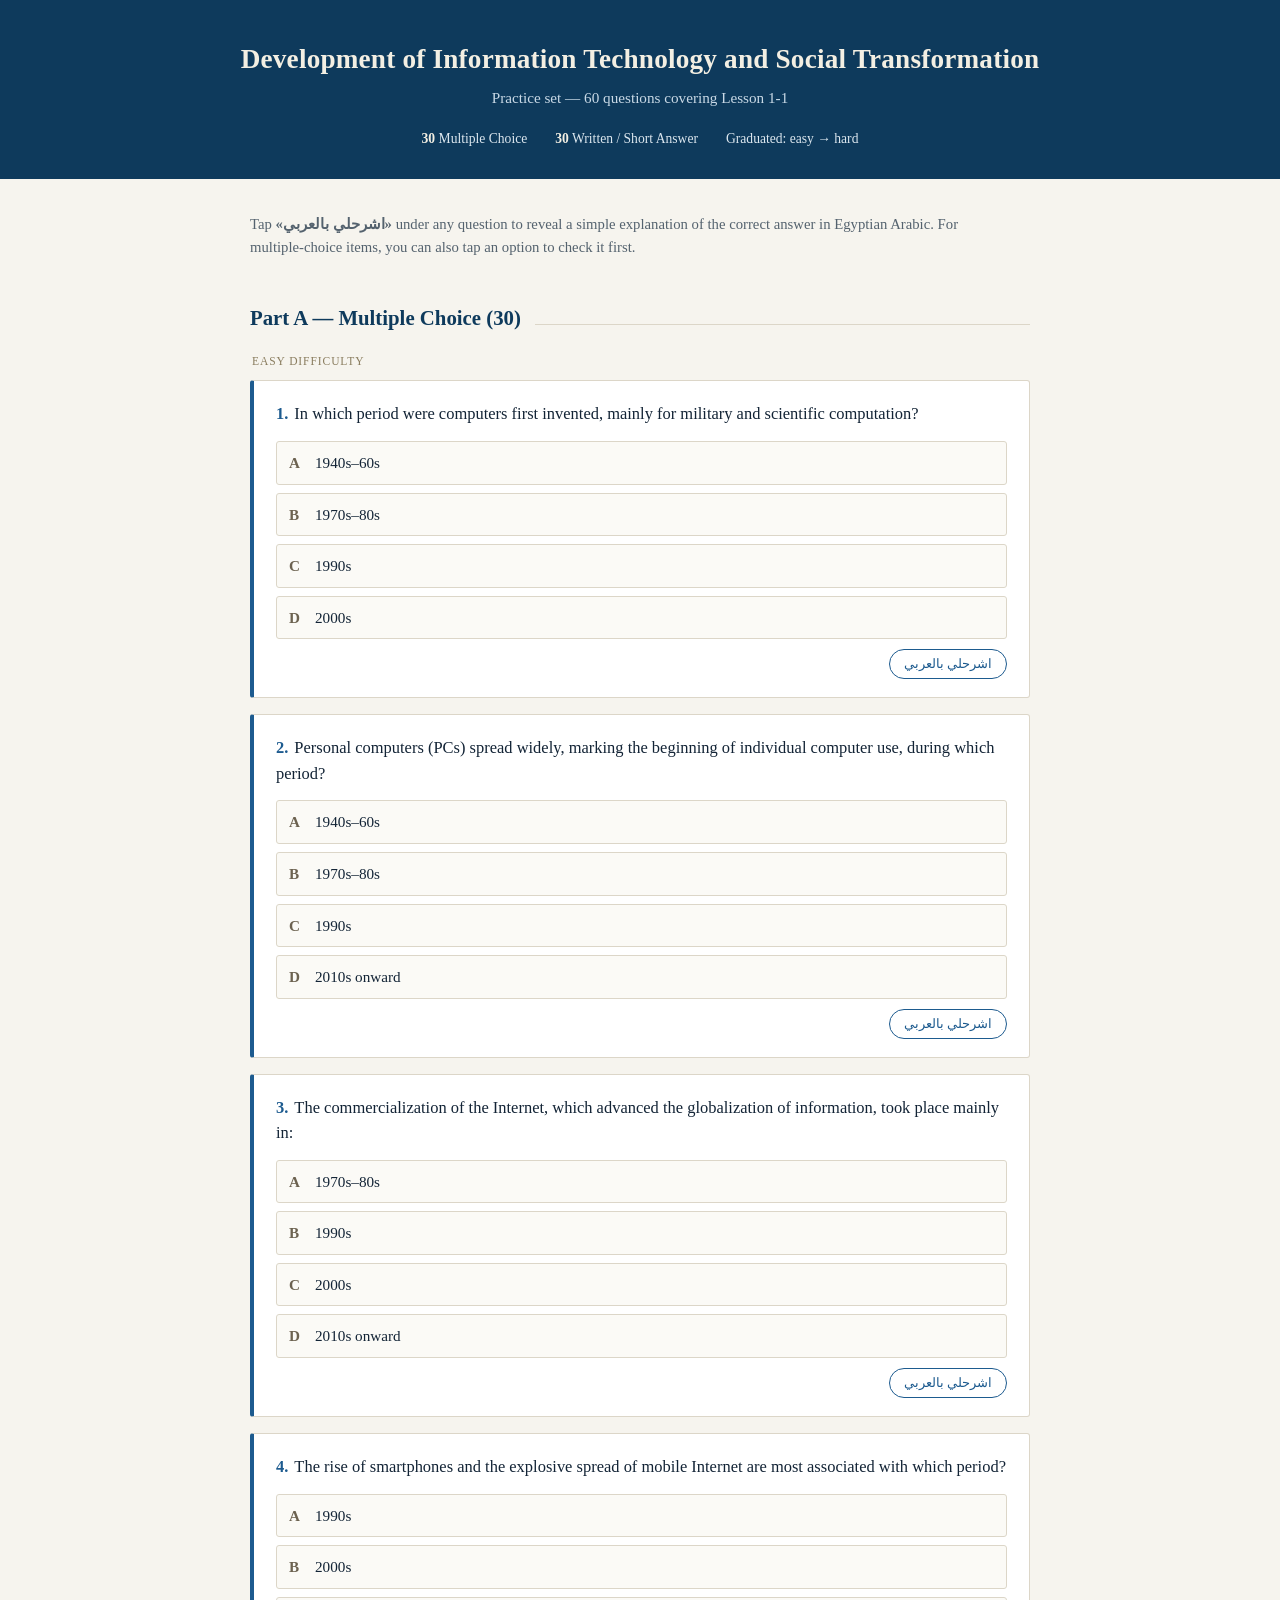
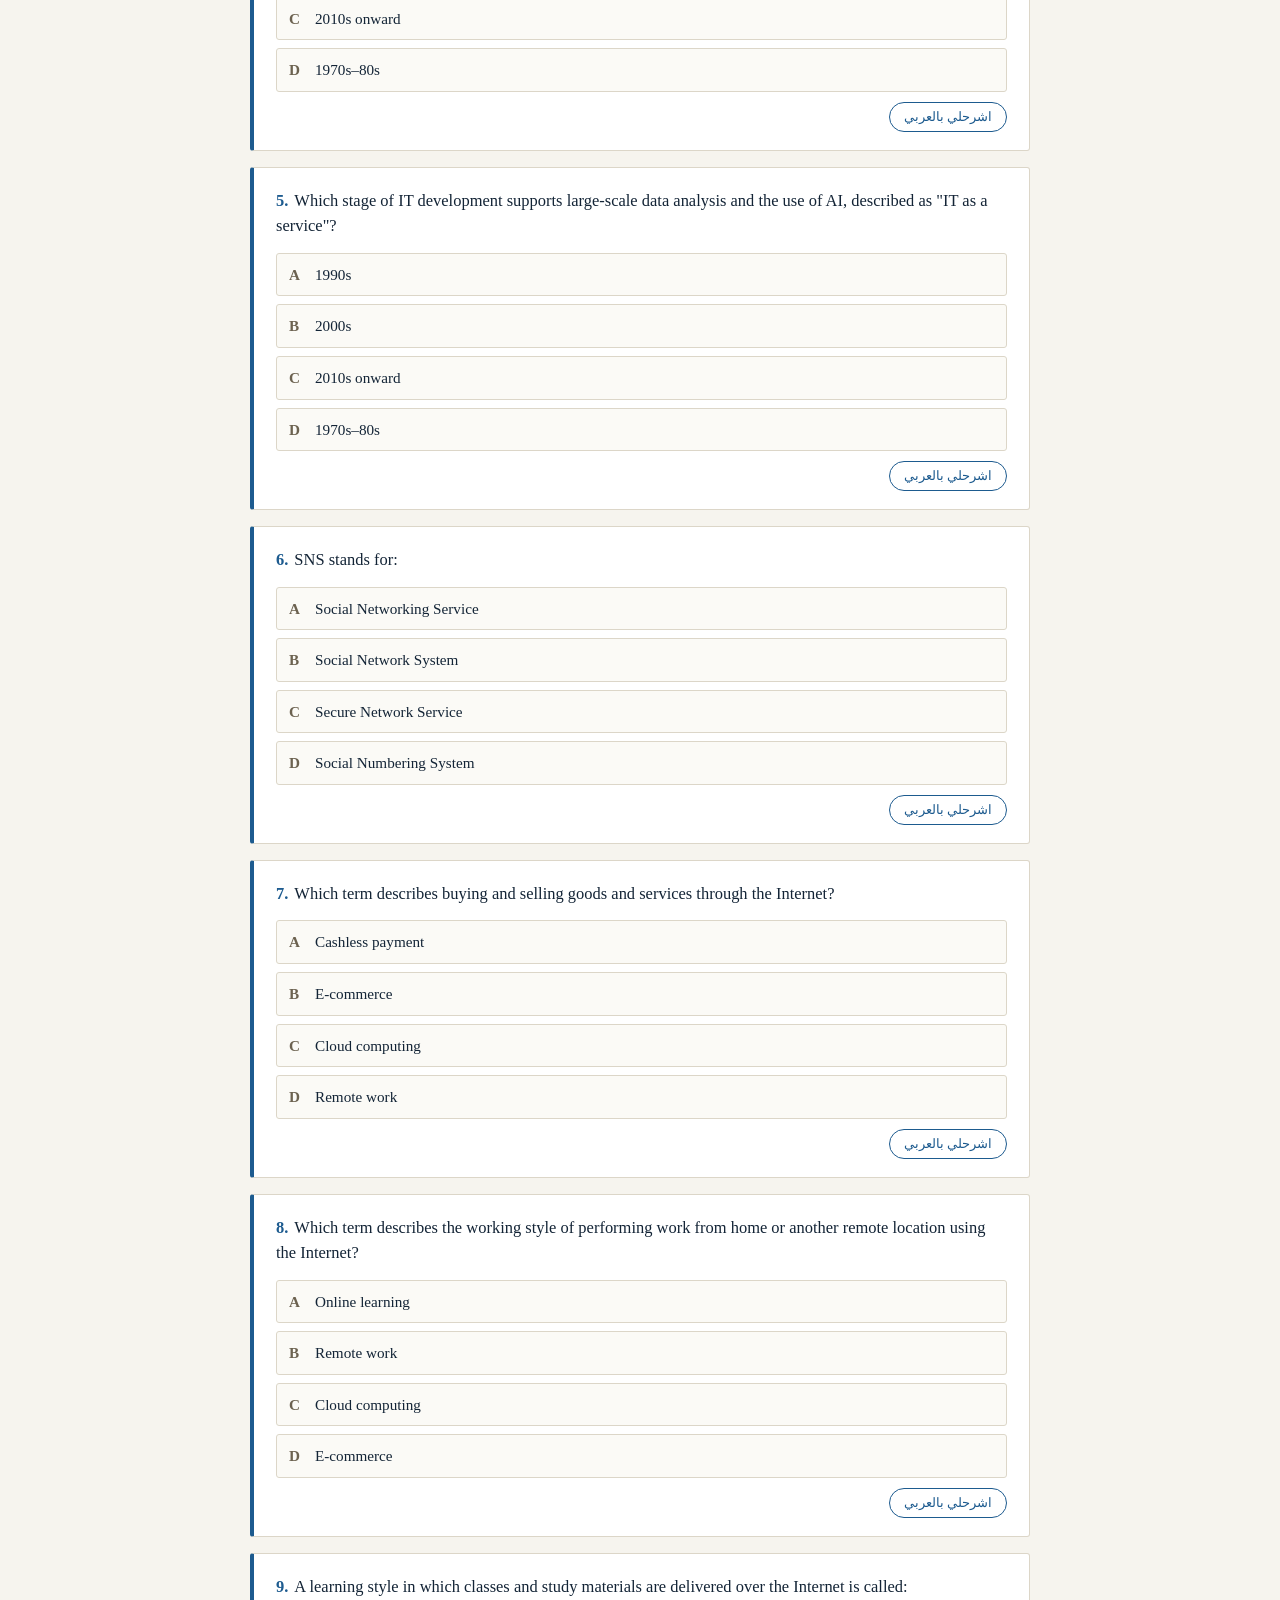
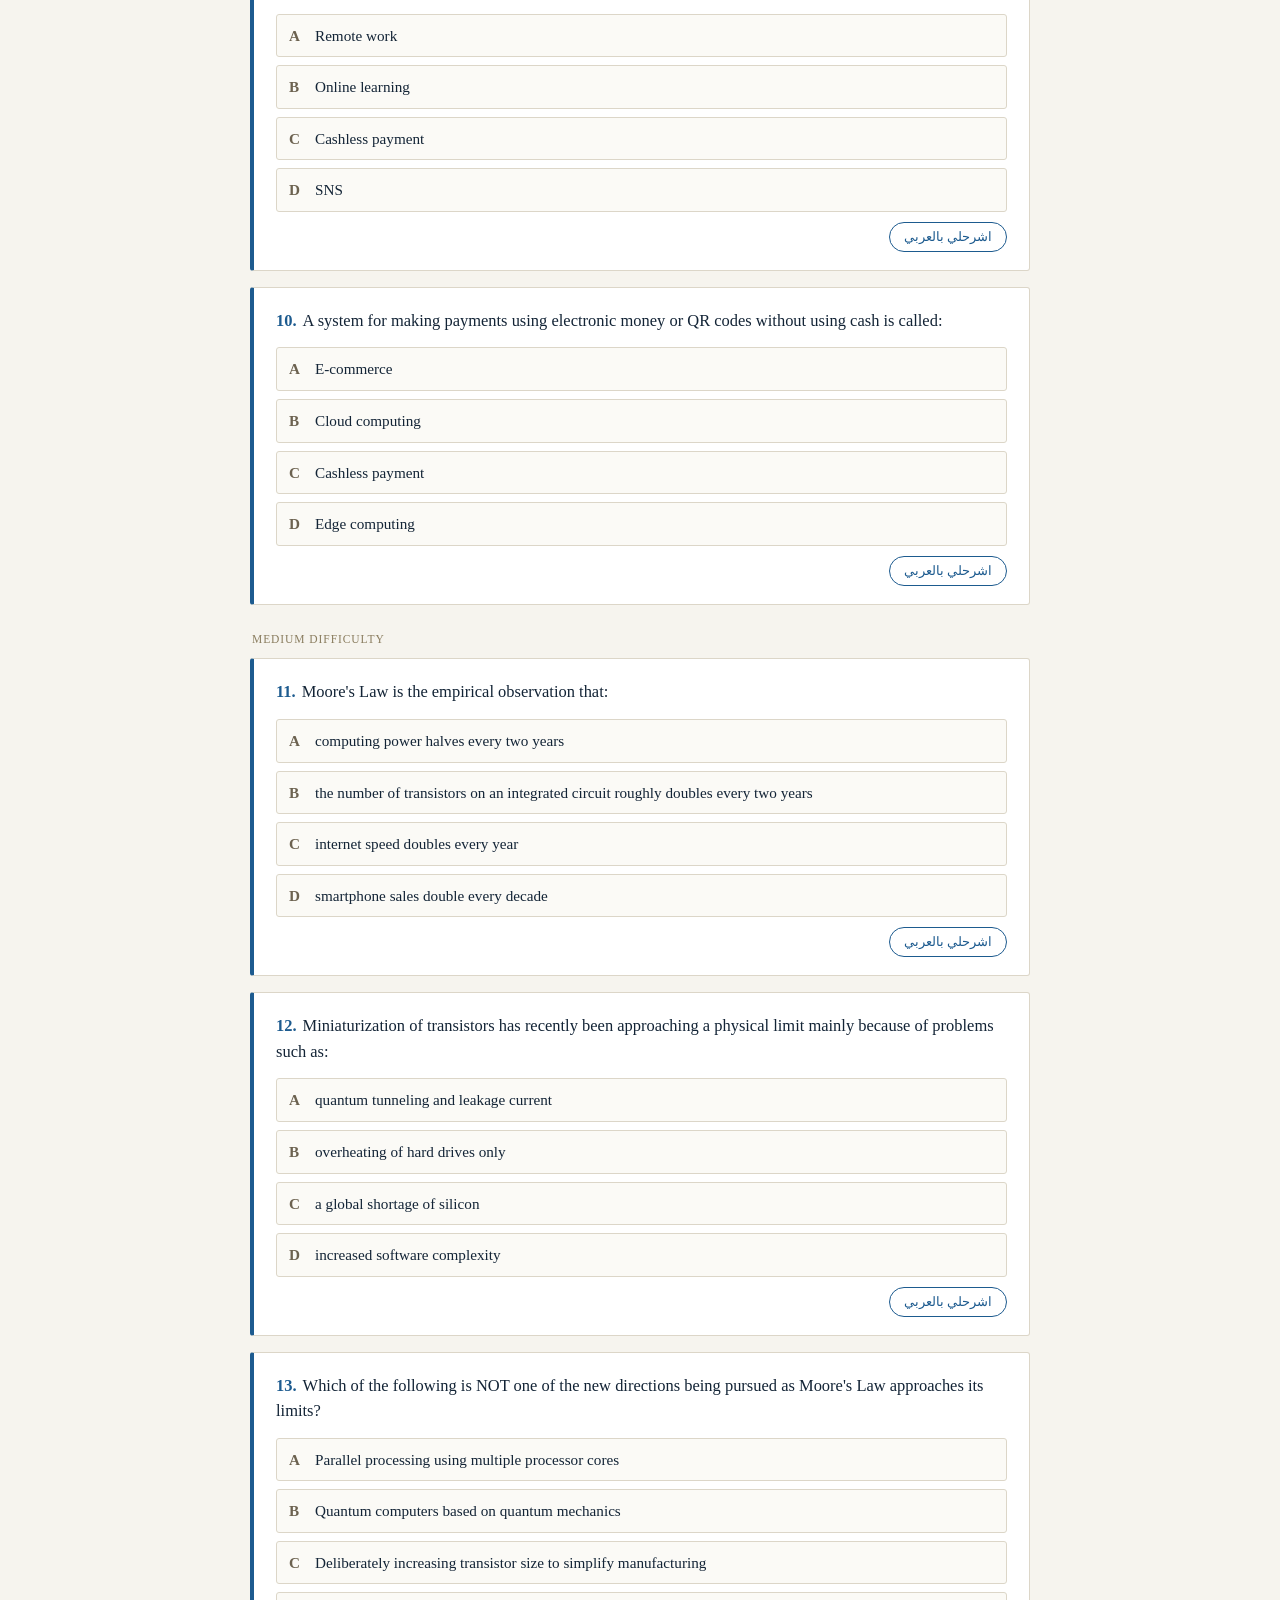
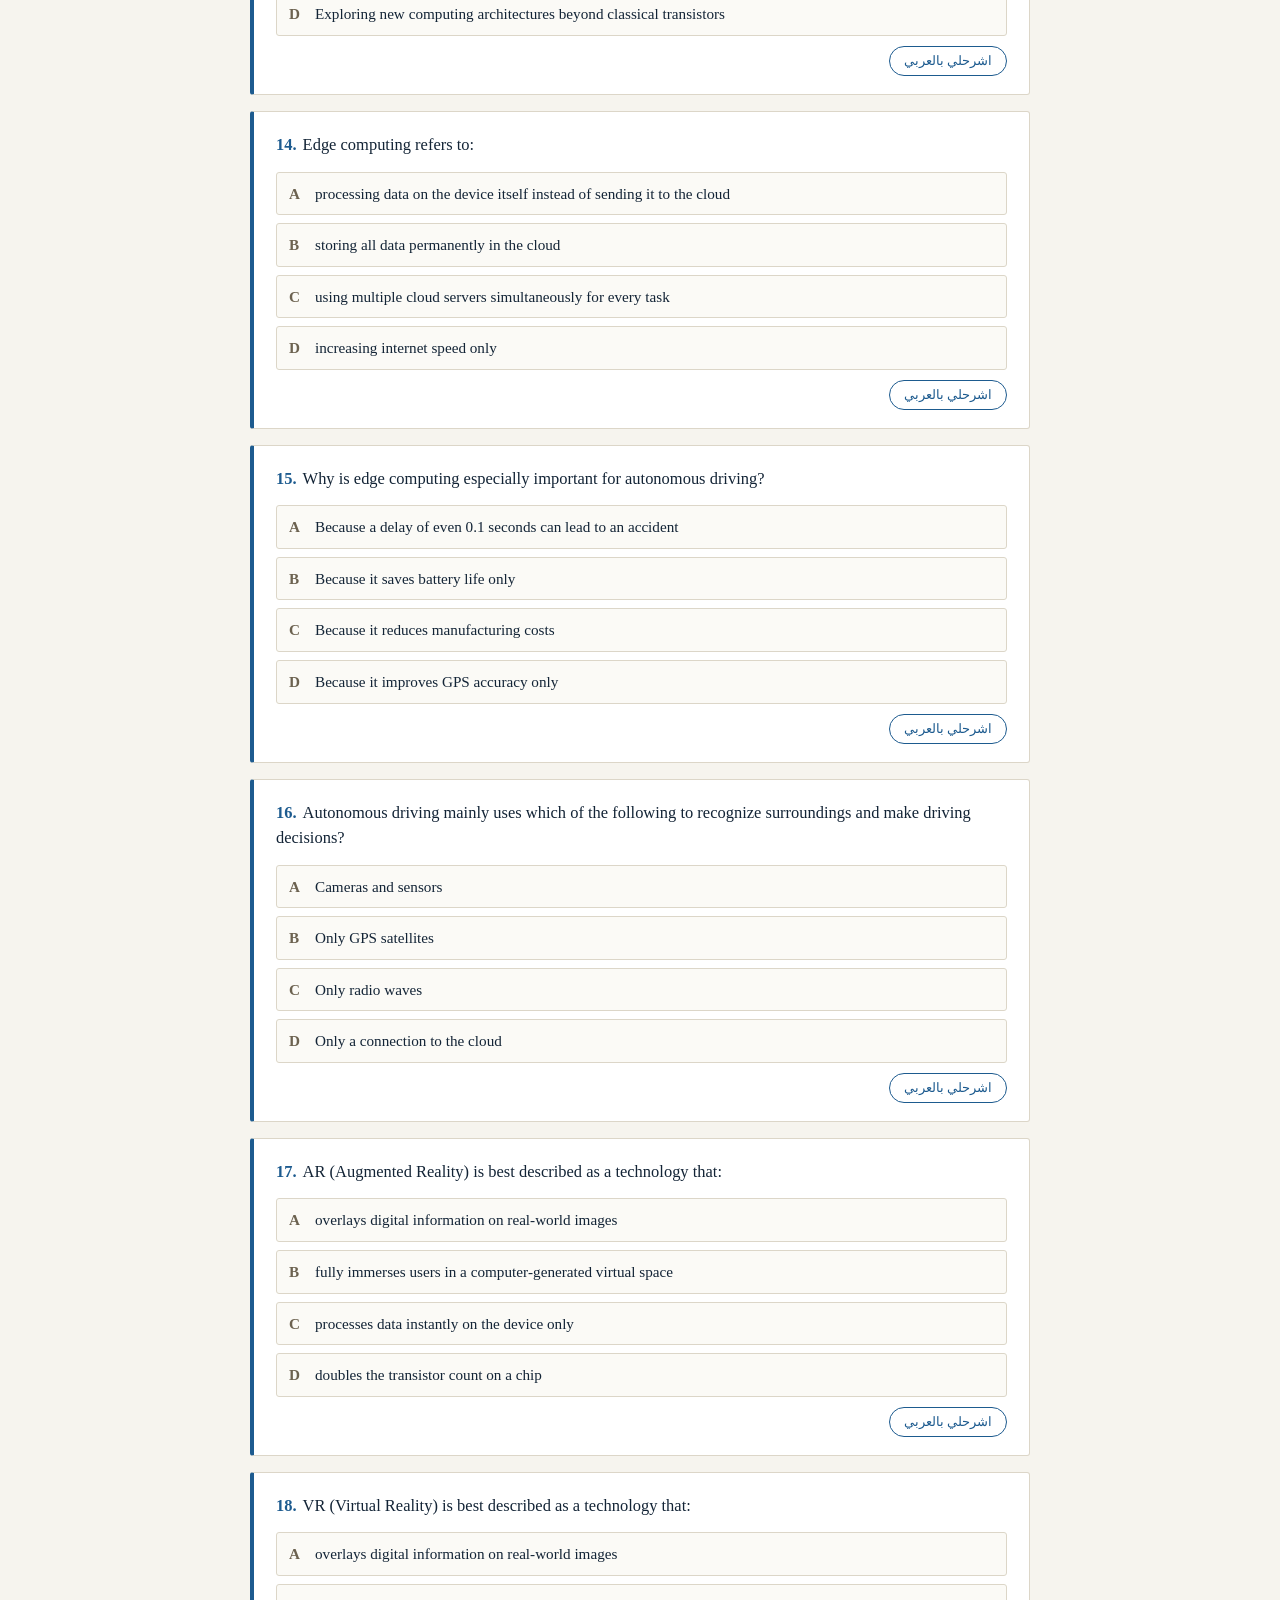
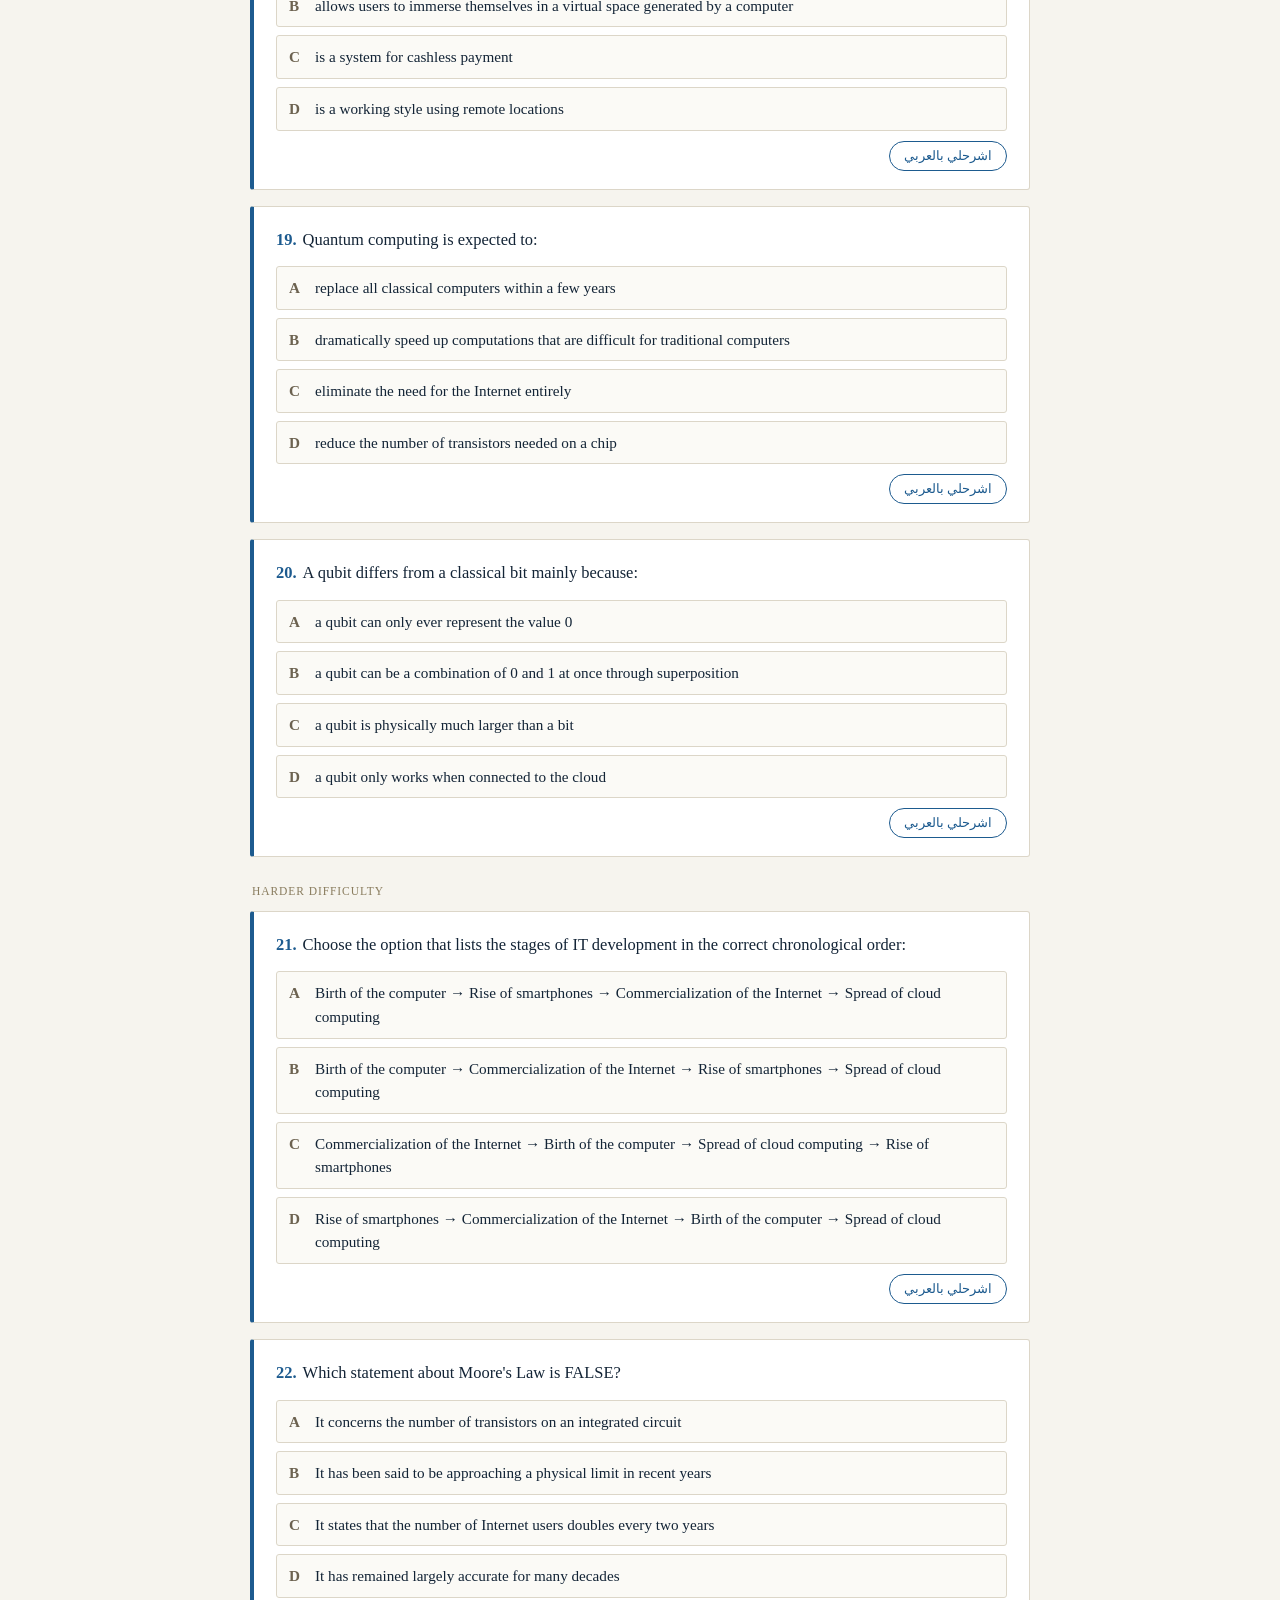
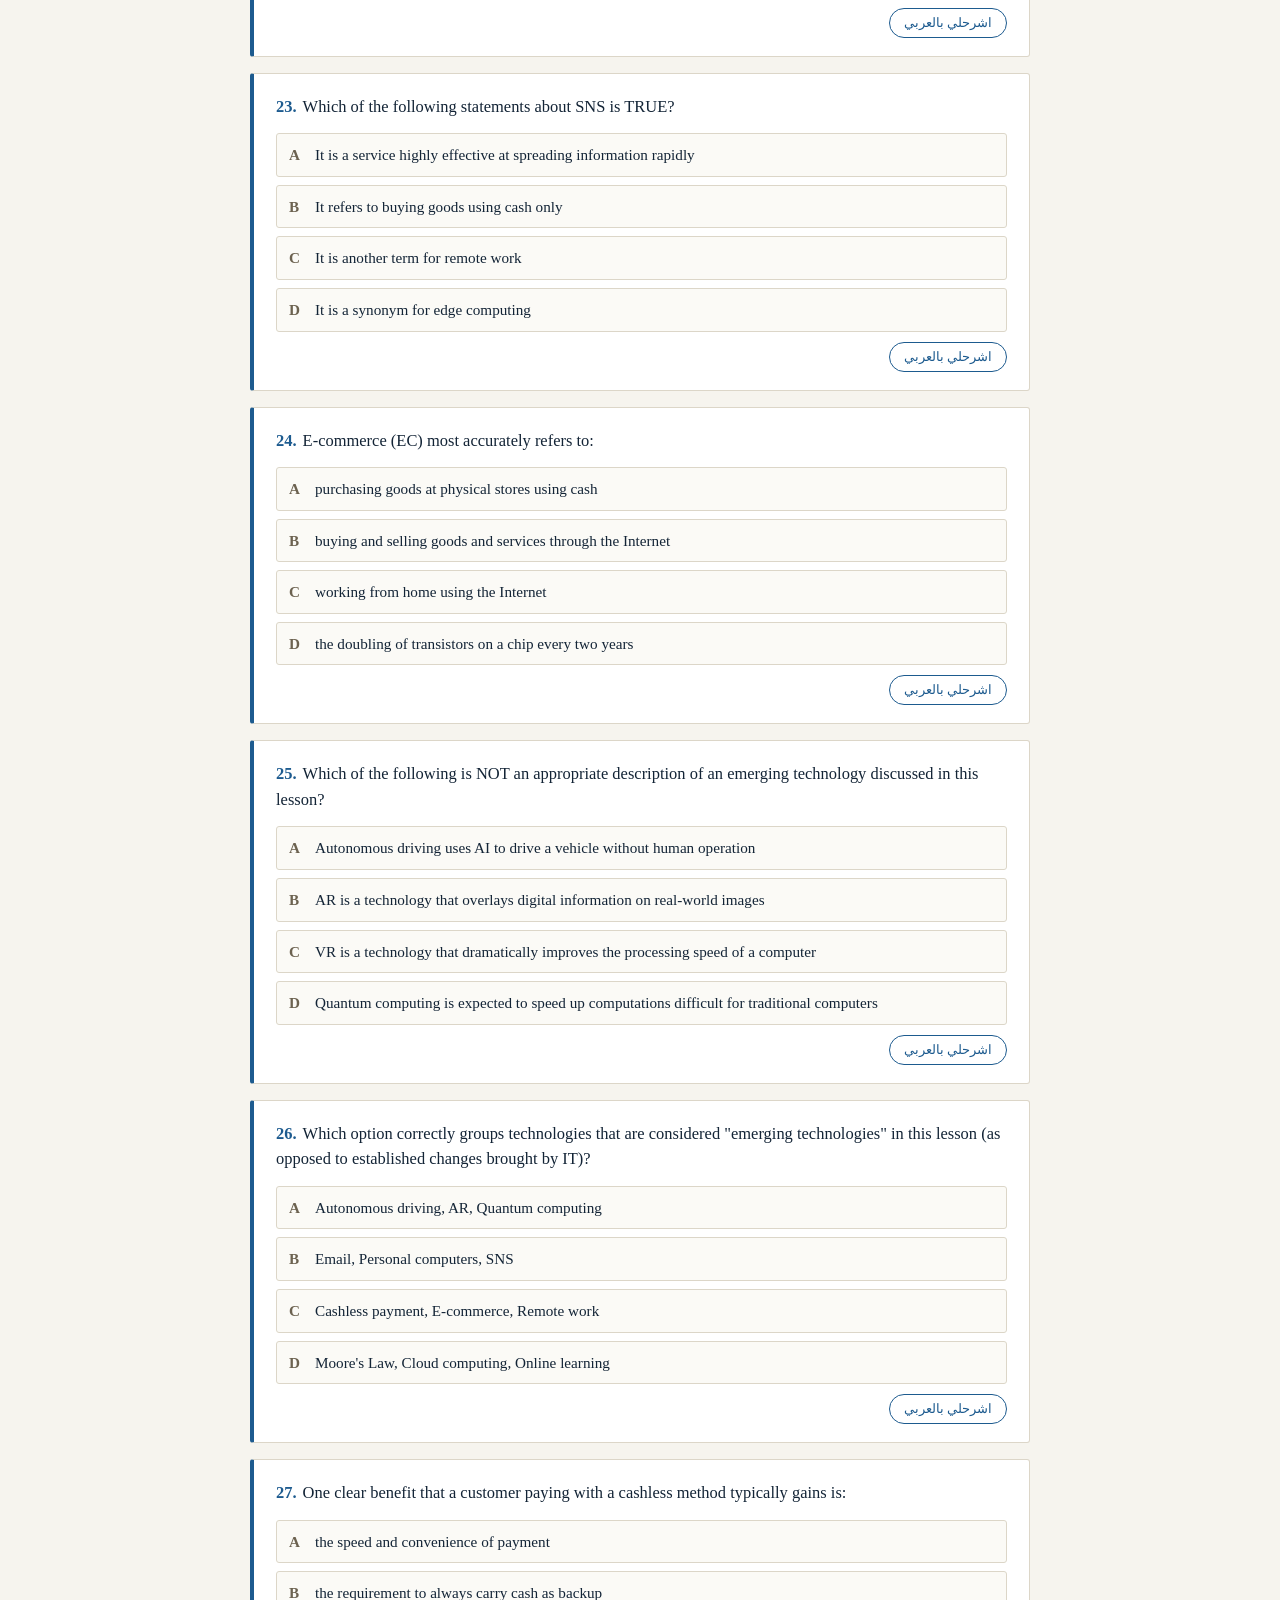
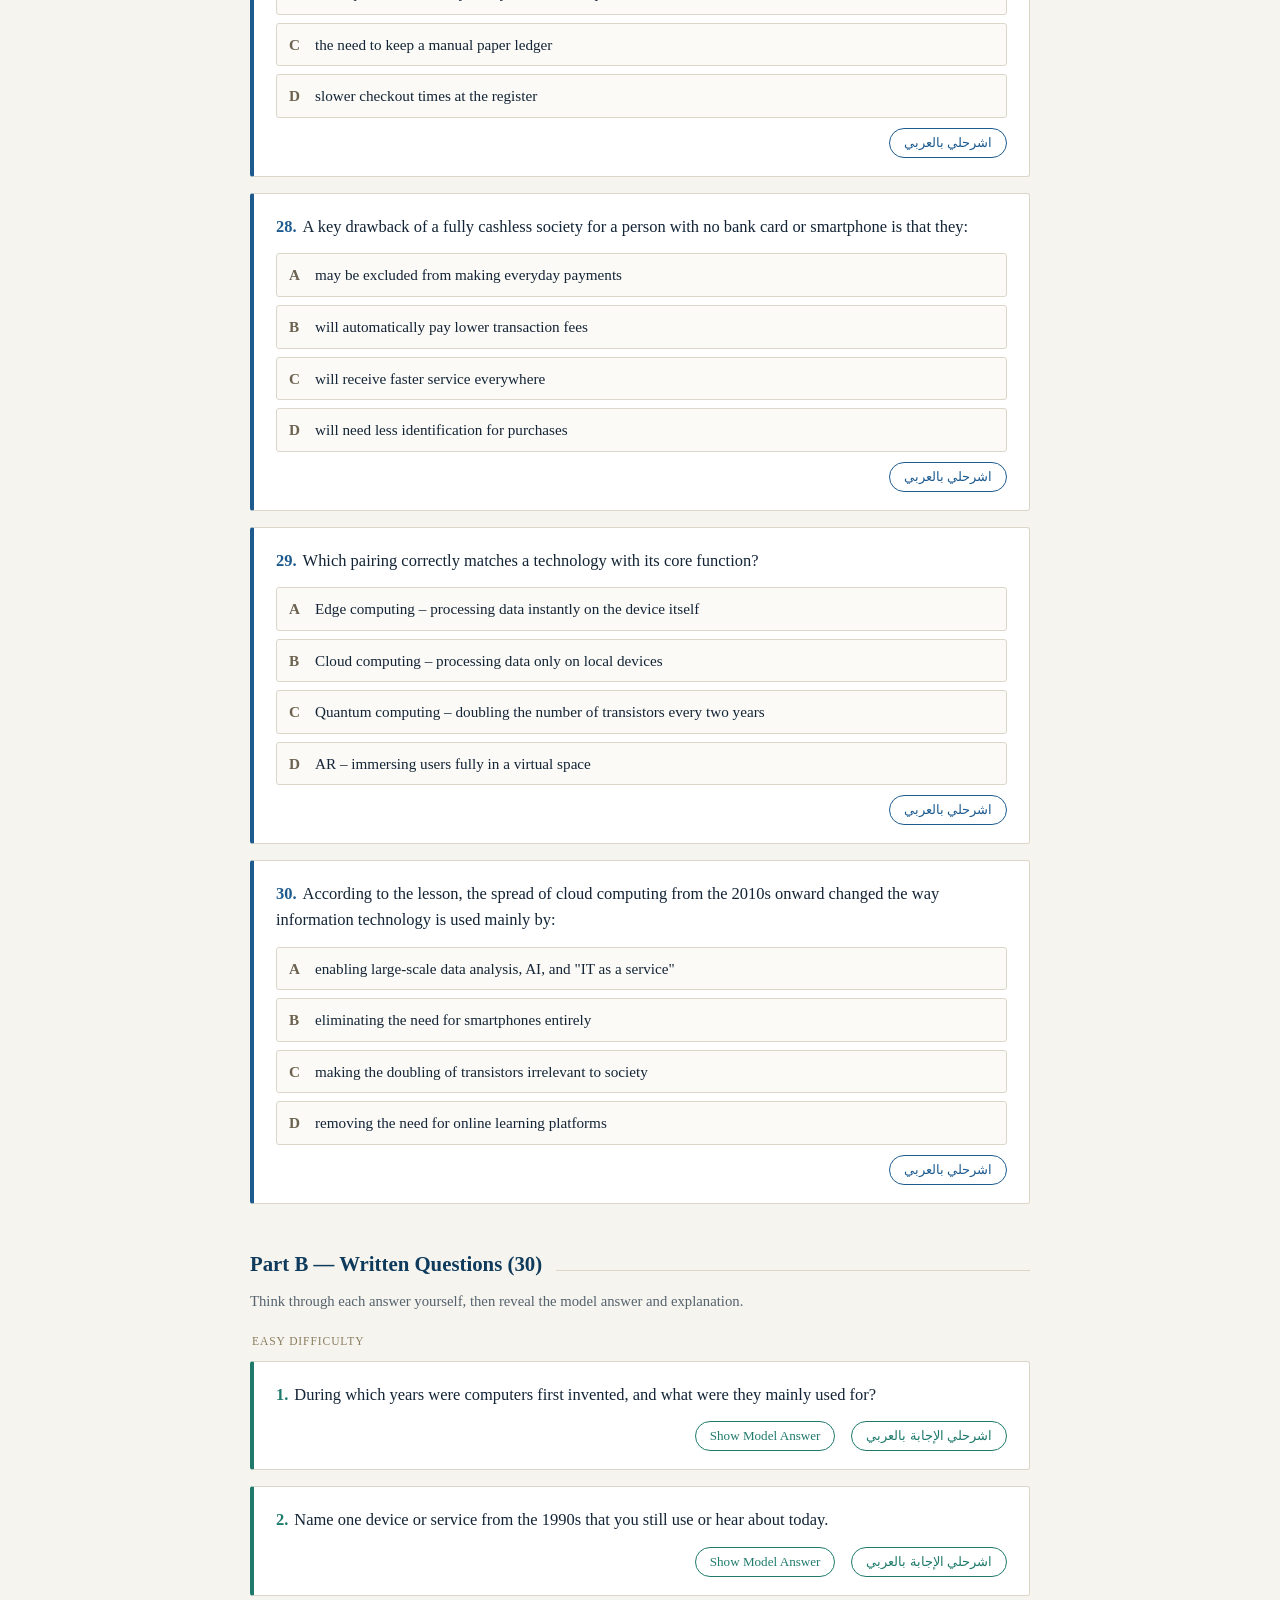
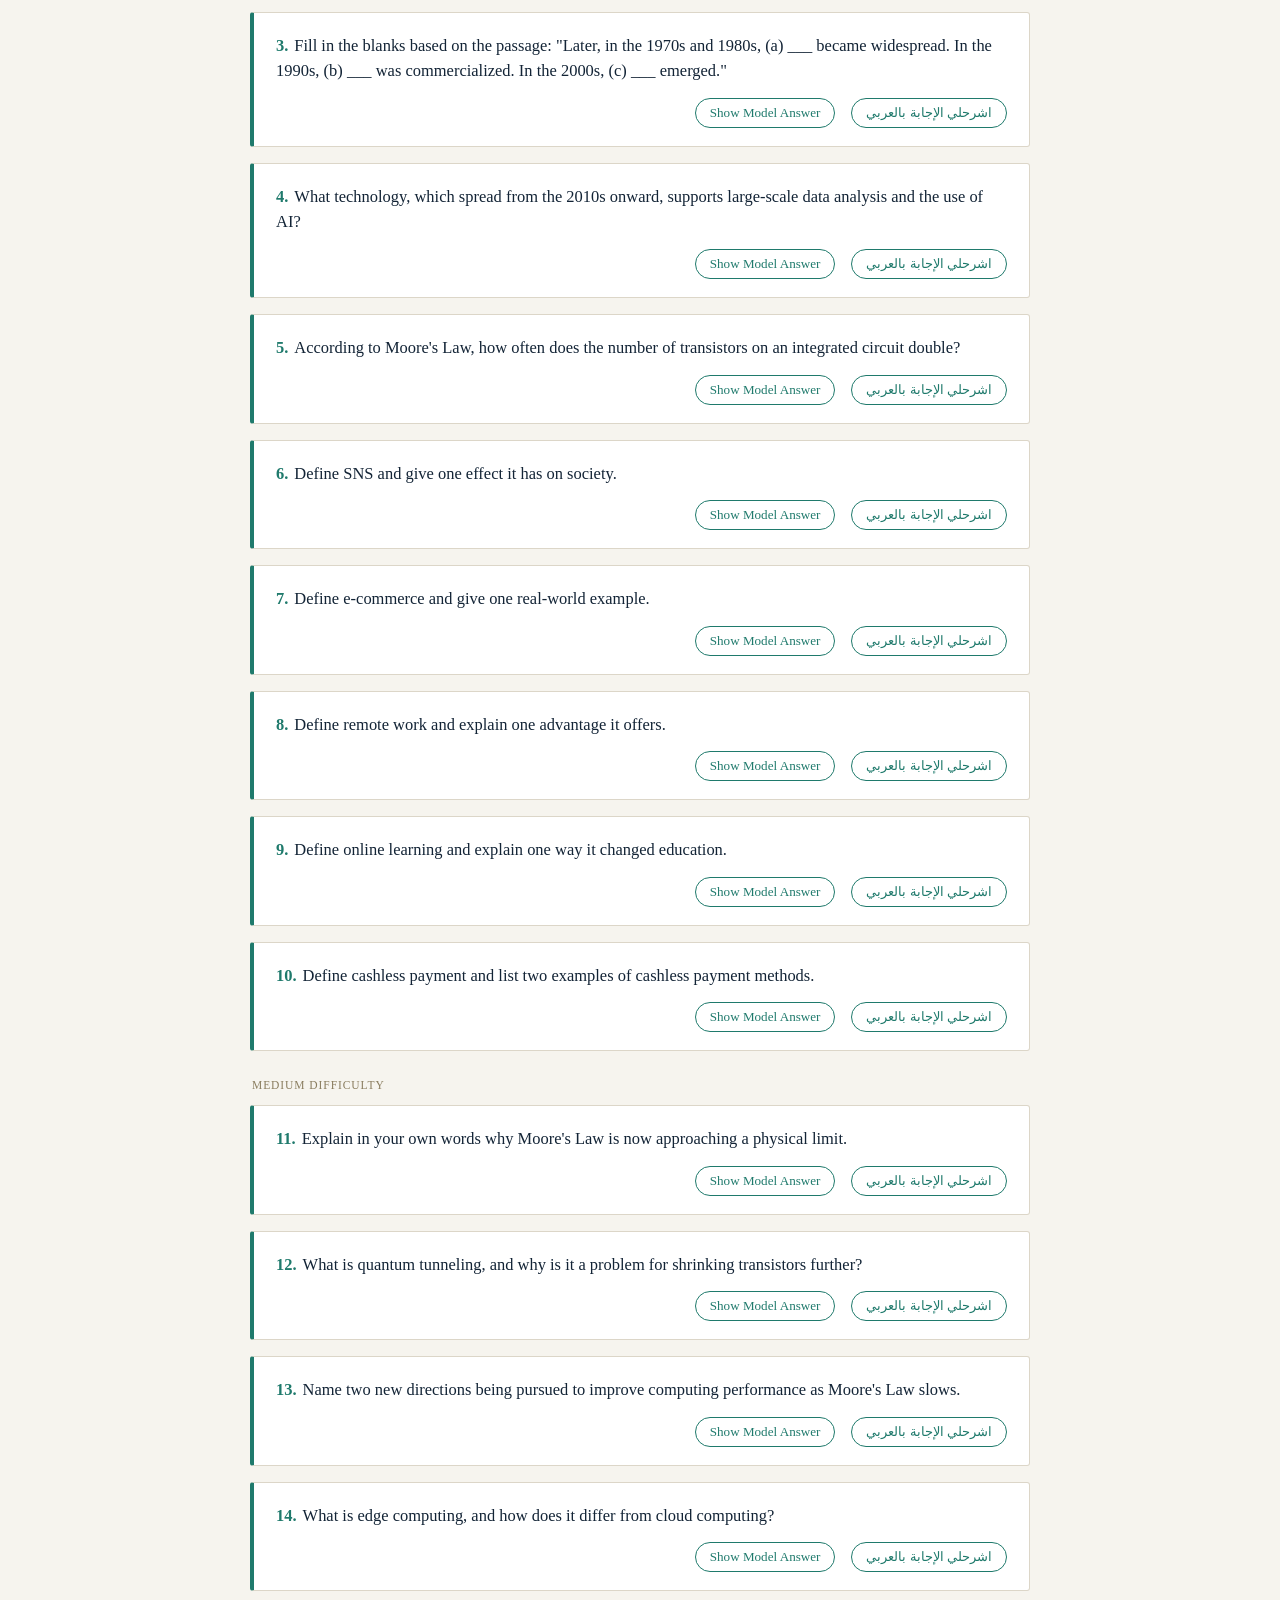
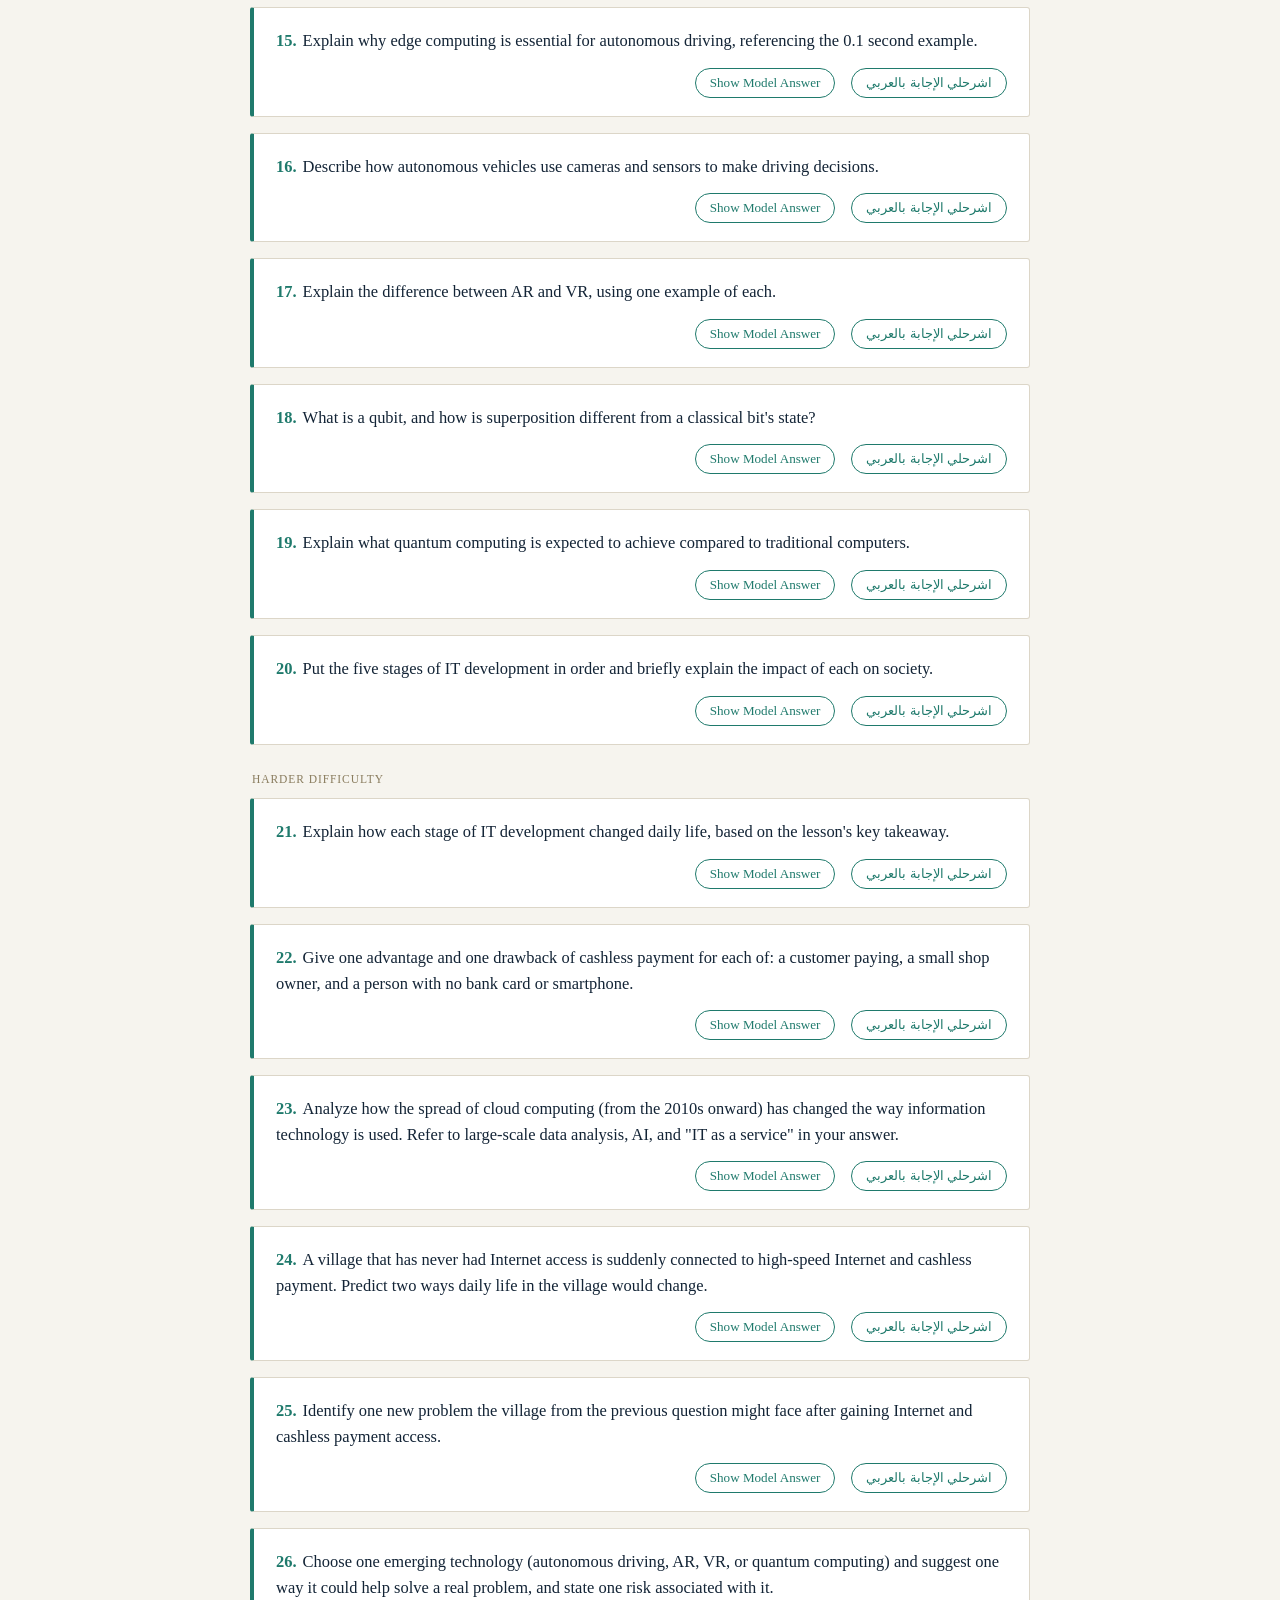
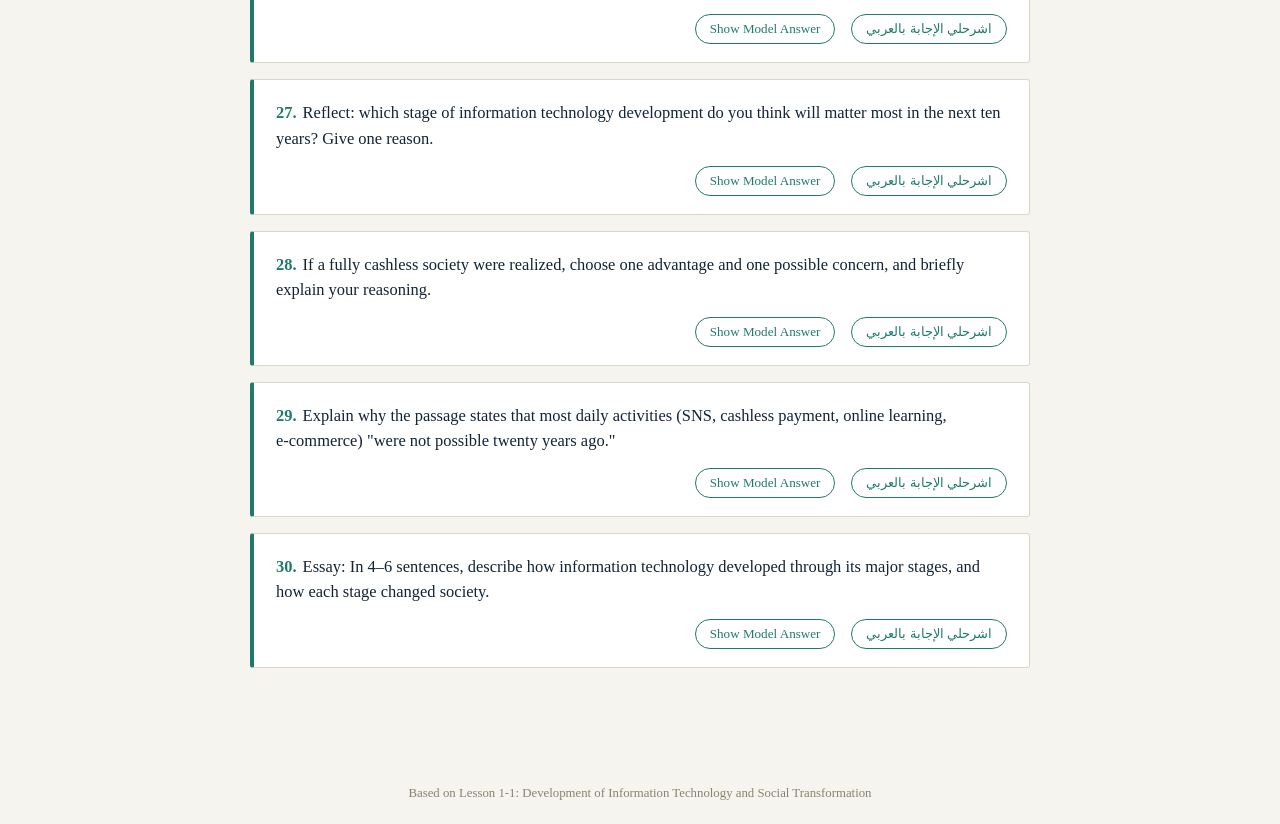
==== commit d7e1d61b: "Add files via upload" ====
--- a/AI_Lesson_Quiz.html
+++ b/AI_Lesson_Quiz.html
@@ -2,468 +2,557 @@
 <html lang="en">
 <head>
 <meta charset="UTF-8">
-<title>Lesson 1-2 — How AI Works: Practice Questions</title>
+<title>IT Development & Social Transformation — 60 Practice Questions</title>
 <style>
   :root{
-    --navy:#1b3a6b;
-    --blue:#2f6fb5;
-    --gold:#e0a527;
-    --bg:#f7f8fb;
+    --ink:#132436;
+    --paper:#f6f4ee;
     --card:#ffffff;
-    --easy:#3f9c5d;
-    --med:#d68a11;
-    --hard:#c0392b;
-    --border:#e1e4ea;
+    --line:#dcd6c8;
+    --blue:#1d5b8f;
+    --blue-deep:#0e3a5c;
+    --teal:#1f7a6c;
+    --amber:#b8752f;
+    --correct:#1f7a4d;
+    --correct-bg:#e6f3ea;
+    --wrong:#a13f3f;
+    --wrong-bg:#f7e9e8;
   }
   *{box-sizing:border-box;}
   body{
-    font-family:'Segoe UI', Helvetica, Arial, sans-serif;
-    background:var(--bg);
-    color:#20232a;
     margin:0;
-    padding:0 0 60px 0;
+    font-family:"Iowan Old Style","Palatino Linotype",Georgia,serif;
+    background:var(--paper);
+    color:var(--ink);
     line-height:1.55;
   }
+  .arabic{
+    font-family:"Segoe UI","Tahoma","Geeza Pro",sans-serif;
+    direction:rtl;
+    text-align:right;
+    unicode-bidi:isolate;
+  }
   header{
-    background:linear-gradient(135deg,var(--navy),var(--blue));
-    color:#fff;
-    padding:34px 8vw 26px 8vw;
-  }
-  header .tag{
-    display:inline-block;
-    background:var(--gold);
-    color:#1b1b1b;
+    background:var(--blue-deep);
+    color:#f3efe3;
+    padding:38px 24px 30px;
+    text-align:center;
+  }
+  header h1{
+    margin:0 0 6px;
+    font-size:1.7rem;
+    font-weight:600;
+    letter-spacing:.2px;
+  }
+  header p{
+    margin:0;
+    color:#c9d9e6;
+    font-size:.95rem;
+  }
+  .meta-bar{
+    display:flex;
+    justify-content:center;
+    gap:28px;
+    margin-top:18px;
+    font-family:Georgia,serif;
+    font-size:.85rem;
+    color:#dce7ef;
+  }
+  .meta-bar span b{color:#f3efe3;}
+  main{
+    max-width:820px;
+    margin:0 auto;
+    padding:34px 20px 80px;
+  }
+  .section-title{
+    display:flex;
+    align-items:baseline;
+    gap:14px;
+    margin:44px 0 18px;
+  }
+  .section-title h2{
+    font-size:1.3rem;
+    color:var(--blue-deep);
+    margin:0;
+    white-space:nowrap;
+  }
+  .section-title .rule{
+    height:1px;
+    background:var(--line);
+    flex:1;
+  }
+  .section-intro{
+    color:#54626e;
+    font-size:.92rem;
+    margin:-8px 0 20px;
+  }
+  .diff-band{
+    font-size:.72rem;
+    text-transform:uppercase;
+    letter-spacing:.08em;
+    color:#8a7d5f;
+    margin:26px 2px 10px;
+  }
+  .diff-band.first{margin-top:0;}
+  .q-card{
+    background:var(--card);
+    border:1px solid var(--line);
+    border-left:4px solid var(--blue);
+    border-radius:3px;
+    padding:20px 22px 18px;
+    margin-bottom:16px;
+  }
+  .q-card.written{border-left-color:var(--teal);}
+  .q-num{
     font-weight:700;
-    font-size:0.78em;
-    padding:4px 12px;
+    color:var(--blue);
+    margin-right:6px;
+  }
+  .written .q-num{color:var(--teal);}
+  .q-text{
+    font-size:1.03rem;
+    margin:0 0 14px;
+  }
+  .fillblank{color:var(--amber); font-weight:600;}
+  .options{
+    display:flex;
+    flex-direction:column;
+    gap:8px;
+    margin-bottom:6px;
+  }
+  .opt{
+    display:flex;
+    gap:10px;
+    align-items:flex-start;
+    border:1px solid var(--line);
+    background:#fbfaf6;
+    border-radius:3px;
+    padding:9px 12px;
+    cursor:pointer;
+    font-size:.95rem;
+    transition:background .15s, border-color .15s;
+  }
+  .opt:hover{background:#f1efe4;}
+  .opt .letter{
+    font-weight:700;
+    color:#6c6250;
+    min-width:16px;
+  }
+  .opt.correct{background:var(--correct-bg); border-color:var(--correct); }
+  .opt.correct .letter{color:var(--correct);}
+  .opt.wrong{background:var(--wrong-bg); border-color:var(--wrong);}
+  .opt.wrong .letter{color:var(--wrong);}
+  .opt.disabled{cursor:default;}
+  .q-controls{
+    display:flex;
+    justify-content:flex-end;
+    gap:8px;
+    margin-top:10px;
+  }
+  .explain-btn{
+    background:none;
+    border:1px solid var(--blue);
+    color:var(--blue);
+    padding:6px 14px;
     border-radius:20px;
-    margin-bottom:10px;
-    letter-spacing:.03em;
-  }
-  header h1{margin:0 0 6px 0; font-size:1.9em;}
-  header p{margin:0; opacity:.9; font-size:0.98em; max-width:760px;}
-  .container{max-width:900px; margin:0 auto; padding:0 8vw;}
-  nav.toc{
-    background:var(--card);
-    border:1px solid var(--border);
-    border-radius:10px;
-    padding:16px 22px;
-    margin-top:-18px;
-    box-shadow:0 4px 14px rgba(20,30,60,.08);
-  }
-  nav.toc h2{font-size:1em; margin:0 0 8px 0; color:var(--navy);}
-  nav.toc a{color:var(--blue); text-decoration:none; margin-right:18px; font-size:0.92em; cursor:pointer;}
-  nav.toc a:hover{text-decoration:underline;}
-  section.block{margin-top:38px;}
-  h2.section-title{
-    color:var(--navy);
-    border-left:6px solid var(--gold);
-    padding-left:12px;
-    font-size:1.35em;
-    margin-bottom:4px;
-  }
-  p.section-sub{color:#5b6270; font-size:0.92em; margin-top:0; margin-bottom:22px;}
-  .tier-heading{
-    display:flex; align-items:center; gap:10px;
-    margin:30px 0 14px 0;
-  }
-  .tier-heading h3{margin:0; font-size:1.05em; color:#2c2f36;}
-  .badge{
-    font-size:0.72em; font-weight:700; text-transform:uppercase;
-    letter-spacing:.04em; color:#fff; padding:3px 10px; border-radius:14px;
-  }
-  .badge.easy{background:var(--easy);}
-  .badge.med{background:var(--med);}
-  .badge.hard{background:var(--hard);}
-  .card{
-    background:var(--card);
-    border:1px solid var(--border);
-    border-radius:10px;
-    padding:16px 20px;
-    margin-bottom:14px;
-  }
-  .card .qnum{color:var(--blue); font-weight:700; margin-right:6px;}
-  .card p.qtext{margin:0 0 10px 0; font-weight:600;}
-  ol.options{list-style:none; margin:0; padding:0;}
-  ol.options li{
-    padding:6px 10px 6px 32px;
-    position:relative;
-    font-size:0.96em;
-    color:#33363d;
-  }
-  ol.options li .opt-letter{
-    position:absolute; left:0; top:6px;
-    display:inline-block; width:22px; height:22px; line-height:22px;
-    text-align:center; border-radius:50%;
-    background:#eef1f7; color:var(--navy); font-weight:700; font-size:0.8em;
-  }
-  .written .card p.qtext{font-weight:500;}
-  details.answers{
-    margin-top:40px;
-    background:#fff9ea;
-    border:1px solid #f0dca0;
-    border-radius:10px;
-    padding:16px 22px;
-  }
-  details.answers summary{
-    cursor:pointer; font-weight:700; color:var(--navy); font-size:1.05em;
-  }
-  .key-grid{
-    display:grid;
-    grid-template-columns:repeat(auto-fill, minmax(70px,1fr));
-    gap:8px 6px;
-    margin-top:16px;
-  }
-  .key-grid div{
-    background:#fff; border:1px solid var(--border); border-radius:6px;
-    text-align:center; padding:6px 2px; font-size:0.85em;
-  }
-  .key-grid div b{color:var(--navy);}
+    font-size:.82rem;
+    cursor:pointer;
+    font-family:inherit;
+  }
+  .written .explain-btn{border-color:var(--teal); color:var(--teal);}
+  .explain-btn:hover{background:var(--blue); color:#fff;}
+  .written .explain-btn:hover{background:var(--teal); color:#fff;}
+  .explain-box{
+    display:none;
+    margin-top:14px;
+    padding:14px 16px;
+    background:#f3f1e8;
+    border-radius:4px;
+    border:1px dashed var(--line);
+    font-size:.98rem;
+    color:#2c3a44;
+  }
+  .explain-box.open{display:block;}
+  .model-box{
+    display:none;
+    margin-top:14px;
+    padding:14px 16px;
+    background:#eef3ee;
+    border-radius:4px;
+    border:1px solid var(--line);
+    font-size:.98rem;
+    color:#2c3a44;
+  }
+  .model-box.open{display:block;}
+  .model-btn{
+    background:none;
+    border:1px solid var(--teal);
+    color:var(--teal);
+    padding:6px 14px;
+    border-radius:20px;
+    font-size:.82rem;
+    cursor:pointer;
+    font-family:inherit;
+    margin-right:8px;
+  }
+  .model-btn:hover{background:var(--teal); color:#fff;}
+  .explain-label{
+    display:block;
+    font-family:Georgia,serif;
+    direction:ltr;
+    text-align:left;
+    font-size:.72rem;
+    text-transform:uppercase;
+    letter-spacing:.08em;
+    color:#8a7d5f;
+    margin-bottom:6px;
+  }
   footer{
-    text-align:center; color:#8b8f98; font-size:0.85em; margin-top:50px;
-  }
-  @media print{
-    header{background:var(--navy) !important; -webkit-print-color-adjust:exact;}
-    nav.toc{display:none;}
-    details.answers{page-break-before:always;}
+    text-align:center;
+    color:#8a8272;
+    font-size:.8rem;
+    padding:20px;
+  }
+  @media (max-width:520px){
+    header{padding:30px 16px 24px;}
+    header h1{font-size:1.35rem;}
+    .meta-bar{flex-direction:column; gap:6px;}
+    .q-card{padding:16px 15px 14px;}
   }
 </style>
 </head>
 <body>
 
 <header>
-  <span class="tag">Lesson 1-2 — How AI Works</span>
-  <h1>Practice Question Bank: How AI Works</h1>
-  <p>30 multiple-choice questions and 30 written questions covering Artificial Intelligence, Machine Learning, Deep Learning, Neural Networks, and Generative AI — arranged from basic recall to advanced analysis, in the style of the source lesson.</p>
+  <h1>Development of Information Technology and Social Transformation</h1>
+  <p>Practice set — 60 questions covering Lesson 1‑1</p>
+  <div class="meta-bar">
+    <span><b>30</b> Multiple Choice</span>
+    <span><b>30</b> Written / Short Answer</span>
+    <span>Graduated: easy → hard</span>
+  </div>
 </header>
 
-<div class="container">
-  <nav class="toc">
-    <h2>Contents</h2>
-    <a onclick="document.getElementById('mcq').scrollIntoView({behavior:'smooth'}); return false;">Part A — 30 Multiple-Choice Questions</a>
-    <a onclick="document.getElementById('written').scrollIntoView({behavior:'smooth'}); return false;">Part B — 30 Written Questions</a>
-    <a onclick="var d=document.getElementById('answerkey'); d.open=true; d.scrollIntoView({behavior:'smooth'}); return false;">MCQ Answer Key</a>
-    <a onclick="var d=document.getElementById('writtenkey'); d.open=true; d.scrollIntoView({behavior:'smooth'}); return false;">Written Answer Key</a>
-  </nav>
-
-  <!-- ============ PART A: MCQs ============ -->
-  <section class="block" id="mcq">
-    <h2 class="section-title">Part A — Multiple-Choice Questions (30)</h2>
-    <p class="section-sub">Choose the one best answer (A–D) for each question. Questions increase in difficulty from Basic Recall → Applied Understanding → Advanced Analysis.</p>
-
-    <div class="tier-heading"><span class="badge easy">Basic Recall</span><h3>Questions 1–10</h3></div>
-
-    <div class="card"><span class="qnum">1.</span><p class="qtext">What is the general term, expressed by a two-letter abbreviation, for technologies that reproduce or perform intelligent human behavior on a computer?</p>
-    <ol class="options">
-      <li><span class="opt-letter">A</span>Machine Learning (ML)</li>
-      <li><span class="opt-letter">B</span>Artificial Intelligence (AI)</li>
-      <li><span class="opt-letter">C</span>Deep Learning (DL)</li>
-      <li><span class="opt-letter">D</span>Generative AI (GenAI)</li>
-    </ol></div>
-
-    <div class="card"><span class="qnum">2.</span><p class="qtext">Which learning technology makes AI work by learning patterns from data to make predictions and judgments?</p>
-    <ol class="options">
-      <li><span class="opt-letter">A</span>Machine learning</li>
-      <li><span class="opt-letter">B</span>Neural network</li>
-      <li><span class="opt-letter">C</span>Generative AI</li>
-      <li><span class="opt-letter">D</span>Deep learning</li>
-    </ol></div>
-
-    <div class="card"><span class="qnum">3.</span><p class="qtext">Which term refers to the advanced technology within machine learning that uses neural networks?</p>
-    <ol class="options">
-      <li><span class="opt-letter">A</span>Generative AI</li>
-      <li><span class="opt-letter">B</span>Artificial Intelligence</li>
-      <li><span class="opt-letter">C</span>Deep learning</li>
-      <li><span class="opt-letter">D</span>Data science</li>
-    </ol></div>
-
-    <div class="card"><span class="qnum">4.</span><p class="qtext">Which AI technology uses deep learning to generate new data such as text, images, and audio?</p>
-    <ol class="options">
-      <li><span class="opt-letter">A</span>Machine learning</li>
-      <li><span class="opt-letter">B</span>Generative AI</li>
-      <li><span class="opt-letter">C</span>Neural network</li>
-      <li><span class="opt-letter">D</span>Artificial Intelligence</li>
-    </ol></div>
-
-    <div class="card"><span class="qnum">5.</span><p class="qtext">A neural network is modeled after the workings of which part of the human body?</p>
-    <ol class="options">
-      <li><span class="opt-letter">A</span>The heart</li>
-      <li><span class="opt-letter">B</span>The nerve cells (neurons) of the brain</li>
-      <li><span class="opt-letter">C</span>The muscles</li>
-      <li><span class="opt-letter">D</span>The eyes</li>
-    </ol></div>
-
-    <div class="card"><span class="qnum">6.</span><p class="qtext">Which of the following correctly describes the relationship between AI, machine learning, deep learning, and generative AI?</p>
-    <ol class="options">
-      <li><span class="opt-letter">A</span>AI &gt; Deep Learning &gt; Machine Learning &gt; Generative AI</li>
-      <li><span class="opt-letter">B</span>Machine Learning &gt; AI &gt; Generative AI &gt; Deep Learning</li>
-      <li><span class="opt-letter">C</span>AI &gt; Machine Learning &gt; Deep Learning &gt; Generative AI</li>
-      <li><span class="opt-letter">D</span>Generative AI &gt; Deep Learning &gt; Machine Learning &gt; AI</li>
-    </ol></div>
-
-    <div class="card"><span class="qnum">7.</span><p class="qtext">Which of the following is NOT an appropriate example of generative AI?</p>
-    <ol class="options">
-      <li><span class="opt-letter">A</span>ChatGPT</li>
-      <li><span class="opt-letter">B</span>Image generation AI</li>
-      <li><span class="opt-letter">C</span>Spam filter</li>
-      <li><span class="opt-letter">D</span>Audio generation AI</li>
-    </ol></div>
-
-    <div class="card"><span class="qnum">8.</span><p class="qtext">Machine learning is best described as:</p>
-    <ol class="options">
-      <li><span class="opt-letter">A</span>A completely different technology from AI</li>
-      <li><span class="opt-letter">B</span>One of the learning technologies that makes AI work</li>
-      <li><span class="opt-letter">C</span>A technology that only generates new data</li>
-      <li><span class="opt-letter">D</span>The same thing as a neural network</li>
-    </ol></div>
-
-    <div class="card"><span class="qnum">9.</span><p class="qtext">"AI and machine learning have the same meaning." Is this true or false?</p>
-    <ol class="options"><li><span class="opt-letter">A</span>True</li><li><span class="opt-letter">B</span>False</li></ol></div>
-
-    <div class="card"><span class="qnum">10.</span><p class="qtext">Fill in the blank: Within machine learning, an advanced technology that uses neural networks is ____.</p>
-    <ol class="options">
-      <li><span class="opt-letter">A</span>Generative AI</li><li><span class="opt-letter">B</span>Deep learning</li><li><span class="opt-letter">C</span>AI</li><li><span class="opt-letter">D</span>Data mining</li>
-    </ol></div>
-
-    <div class="tier-heading"><span class="badge med">Applied Understanding</span><h3>Questions 11–20</h3></div>
-
-    <div class="card"><span class="qnum">11.</span><p class="qtext">A store's product recommendation feature and a spam filter are both examples of which technology?</p>
-    <ol class="options"><li><span class="opt-letter">A</span>Generative AI</li><li><span class="opt-letter">B</span>Machine learning</li><li><span class="opt-letter">C</span>Deep learning only</li><li><span class="opt-letter">D</span>Neither is AI</li></ol></div>
-
-    <div class="card"><span class="qnum">12.</span><p class="qtext">Which statement best explains why generative AI is considered more specialized than deep learning?</p>
-    <ol class="options">
-      <li><span class="opt-letter">A</span>Generative AI is unrelated to deep learning</li>
-      <li><span class="opt-letter">B</span>Generative AI is a technology built on top of deep learning that generates new data</li>
-      <li><span class="opt-letter">C</span>Generative AI existed before deep learning</li>
-      <li><span class="opt-letter">D</span>Generative AI replaces the need for machine learning</li>
-    </ol></div>
-
-    <div class="card"><span class="qnum">13.</span><p class="qtext">Which of the following best distinguishes "learning from data" AI from older, rule-based computer programs?</p>
-    <ol class="options">
-      <li><span class="opt-letter">A</span>Rule-based programs are always faster</li>
-      <li><span class="opt-letter">B</span>AI that learns from data can improve using examples, rather than only fixed hand-written rules</li>
-      <li><span class="opt-letter">C</span>There is no real difference</li>
-      <li><span class="opt-letter">D</span>Rule-based systems use neural networks</li>
-    </ol></div>
-
-    <div class="card"><span class="qnum">14.</span><p class="qtext">A farmer wants to use AI to distinguish healthy crops from diseased ones in photographs. Which technology would the AI most likely need to learn from?</p>
-    <ol class="options">
-      <li><span class="opt-letter">A</span>Fixed hand-written rules only</li>
-      <li><span class="opt-letter">B</span>Large-scale labeled image data, using deep learning / neural networks</li>
-      <li><span class="opt-letter">C</span>A spam-filtering algorithm</li>
-      <li><span class="opt-letter">D</span>A generative text model only</li>
-    </ol></div>
-
-    <div class="card"><span class="qnum">15.</span><p class="qtext">Why might the farmer's crop-classification AI make a wrong judgment?</p>
-    <ol class="options">
-      <li><span class="opt-letter">A</span>It has seen too many similar images</li>
-      <li><span class="opt-letter">B</span>It may struggle with rare disease patterns it has rarely seen in its training data</li>
-      <li><span class="opt-letter">C</span>Neural networks cannot analyze images</li>
-      <li><span class="opt-letter">D</span>Deep learning never makes mistakes</li>
-    </ol></div>
-
-    <div class="card"><span class="qnum">16.</span><p class="qtext">Match: "A technology that generates new data such as text and images" refers to:</p>
-    <ol class="options"><li><span class="opt-letter">A</span>Machine learning</li><li><span class="opt-letter">B</span>Deep learning</li><li><span class="opt-letter">C</span>Generative AI</li><li><span class="opt-letter">D</span>Artificial Intelligence</li></ol></div>
-
-    <div class="card"><span class="qnum">17.</span><p class="qtext">One key benefit of using generative AI mentioned in the lesson is:</p>
-    <ol class="options"><li><span class="opt-letter">A</span>It is always 100% factually correct</li><li><span class="opt-letter">B</span>Speed</li><li><span class="opt-letter">C</span>It never requires checking</li><li><span class="opt-letter">D</span>It eliminates the need for data</li></ol></div>
-
-    <div class="card"><span class="qnum">18.</span><p class="qtext">One key risk of using generative AI mentioned in the lesson is:</p>
-    <ol class="options"><li><span class="opt-letter">A</span>It is too slow</li><li><span class="opt-letter">B</span>The answer may be factually incorrect, so it must be checked</li><li><span class="opt-letter">C</span>It cannot generate images</li><li><span class="opt-letter">D</span>It only works offline</li></ol></div>
-
-    <div class="card"><span class="qnum">19.</span><p class="qtext">The term for an AI producing a factually incorrect but plausible-sounding answer is called:</p>
-    <ol class="options"><li><span class="opt-letter">A</span>A hallucination</li><li><span class="opt-letter">B</span>A neural spike</li><li><span class="opt-letter">C</span>A data leak</li><li><span class="opt-letter">D</span>An overfit</li></ol></div>
-
-    <div class="card"><span class="qnum">20.</span><p class="qtext">Which best reflects "nested categories" as used to describe AI, ML, DL, and generative AI?</p>
-    <ol class="options">
-      <li><span class="opt-letter">A</span>They are four separate, unrelated technologies</li>
-      <li><span class="opt-letter">B</span>Each is a specialized technology existing inside the broader one before it (AI ⊃ ML ⊃ DL ⊃ Generative AI)</li>
-      <li><span class="opt-letter">C</span>Generative AI is broader than AI</li>
-      <li><span class="opt-letter">D</span>Machine learning contains AI</li>
-    </ol></div>
-
-    <div class="tier-heading"><span class="badge hard">Advanced Analysis</span><h3>Questions 21–30</h3></div>
-
-    <div class="card"><span class="qnum">21.</span><p class="qtext">Analyze: Which option correctly ranks the technologies from broadest to most specialized?</p>
-    <ol class="options">
-      <li><span class="opt-letter">A</span>Generative AI &gt; Deep Learning &gt; Machine Learning &gt; AI</li>
-      <li><span class="opt-letter">B</span>AI &gt; Machine Learning &gt; Deep Learning &gt; Generative AI</li>
-      <li><span class="opt-letter">C</span>Machine Learning &gt; Deep Learning &gt; AI &gt; Generative AI</li>
-      <li><span class="opt-letter">D</span>Deep Learning &gt; AI &gt; Generative AI &gt; Machine Learning</li>
-    </ol></div>
-
-    <div class="card"><span class="qnum">22.</span><p class="qtext">"Deep learning struggles with something it has rarely seen in its data." This is best explained by which idea?</p>
-    <ol class="options">
-      <li><span class="opt-letter">A</span>Deep learning requires large-scale data to learn patterns, and rare cases are underrepresented</li>
-      <li><span class="opt-letter">B</span>Deep learning does not use data at all</li>
-      <li><span class="opt-letter">C</span>Deep learning always performs perfectly regardless of data volume</li>
-      <li><span class="opt-letter">D</span>This only affects generative AI, not deep learning</li>
-    </ol></div>
-
-    <div class="card"><span class="qnum">23.</span><p class="qtext">A school considers banning all generative AI for homework because it can hallucinate. Which response best reflects a balanced, informed decision?</p>
-    <ol class="options">
-      <li><span class="opt-letter">A</span>Ban it completely with no further reasoning needed</li>
-      <li><span class="opt-letter">B</span>Allow unrestricted use with no rules</li>
-      <li><span class="opt-letter">C</span>Weigh the benefit (e.g., speed) against the risk (e.g., factual errors), then set a rule such as requiring students to verify AI-generated facts</li>
-      <li><span class="opt-letter">D</span>Ignore the issue since generative AI is always correct</li>
-    </ol></div>
-
-    <div class="card"><span class="qnum">24.</span><p class="qtext">Which scenario correctly uses "machine learning" rather than "generative AI"?</p>
-    <ol class="options">
-      <li><span class="opt-letter">A</span>An app that recommends products using a user's purchase history</li>
-      <li><span class="opt-letter">B</span>An app that writes an entire new marketing email from a one-line prompt</li>
-      <li><span class="opt-letter">C</span>An app that generates a synthetic image of a person who doesn't exist</li>
-      <li><span class="opt-letter">D</span>An app that composes a new song</li>
-    </ol></div>
-
-    <div class="card"><span class="qnum">25.</span><p class="qtext">Why is generative AI described as being "built on" deep learning rather than existing "parallel" to it?</p>
-    <ol class="options">
-      <li><span class="opt-letter">A</span>Generative AI came first historically</li>
-      <li><span class="opt-letter">B</span>Generative AI is a specialized application that depends on and extends deep learning's neural network techniques</li>
-      <li><span class="opt-letter">C</span>Generative AI and deep learning are unrelated fields that happen to share a name</li>
-      <li><span class="opt-letter">D</span>Deep learning is built on generative AI</li>
-    </ol></div>
-
-    <div class="card"><span class="qnum">26.</span><p class="qtext">Exam-style: Which option best analyzes the relationship between AI, machine learning, deep learning, and generative AI using nested categories?</p>
-    <ol class="options">
-      <li><span class="opt-letter">A</span>AI is the broadest field; machine learning is specialized inside AI; deep learning is more specialized inside machine learning; generative AI is the most specialized, built on deep learning</li>
-      <li><span class="opt-letter">B</span>They are four equally broad, unrelated fields</li>
-      <li><span class="opt-letter">C</span>Generative AI contains all the others</li>
-      <li><span class="opt-letter">D</span>Deep learning and machine learning are identical technologies with different names</li>
-    </ol></div>
-
-    <div class="card"><span class="qnum">27.</span><p class="qtext">A generative AI tool cites a legal case that does not actually exist. This is an example of:</p>
-    <ol class="options">
-      <li><span class="opt-letter">A</span>Correct machine learning output</li>
-      <li><span class="opt-letter">B</span>A hallucination — a plausible but factually incorrect output</li>
-      <li><span class="opt-letter">C</span>A neural network malfunction unrelated to generative AI</li>
-      <li><span class="opt-letter">D</span>Evidence that generative AI never makes mistakes</li>
-    </ol></div>
-
-    <div class="card"><span class="qnum">28.</span><p class="qtext">Which investigative step would best document a real hallucination example, following the "Think as an Engineer" approach?</p>
-    <ol class="options">
-      <li><span class="opt-letter">A</span>Recalling an example from memory</li>
-      <li><span class="opt-letter">B</span>Recording the source — a news article, an official report, or a screenshot of a tested prompt</li>
-      <li><span class="opt-letter">C</span>Guessing what a hallucination might look like</li>
-      <li><span class="opt-letter">D</span>Assuming all generative AI answers are hallucinations</li>
-    </ol></div>
-
-    <div class="card"><span class="qnum">29.</span><p class="qtext">A company builds a recommendation system using only fixed, hand-written rules (not learned from data). Would this count as "machine learning"?</p>
-    <ol class="options">
-      <li><span class="opt-letter">A</span>Yes, because it produces recommendations</li>
-      <li><span class="opt-letter">B</span>No, because machine learning specifically learns patterns from data, not fixed rules</li>
-      <li><span class="opt-letter">C</span>Yes, because all AI is machine learning</li>
-      <li><span class="opt-letter">D</span>No, because it is generative AI instead</li>
-    </ol></div>
-
-    <div class="card"><span class="qnum">30.</span><p class="qtext">Exam-style synthesis: Which statement most completely and accurately summarizes the lesson's key takeaway?</p>
-    <ol class="options">
-      <li><span class="opt-letter">A</span>AI, machine learning, deep learning, and generative AI are four unrelated technologies</li>
-      <li><span class="opt-letter">B</span>AI is the broadest field; machine learning sits inside it; deep learning sits inside machine learning; generative AI is built on deep learning — from the broadest idea to the most specialized</li>
-      <li><span class="opt-letter">C</span>Generative AI is the broadest field, containing all others</li>
-      <li><span class="opt-letter">D</span>Machine learning and AI are identical, and deep learning is unrelated to both</li>
-    </ol></div>
-
-  </section>
-
-  <!-- ============ PART B: Written ============ -->
-  <section class="block written" id="written">
-    <h2 class="section-title">Part B — Written Questions (30)</h2>
-    <p class="section-sub">Answer in your notebook or on separate paper. Questions increase in difficulty from short recall to full exam-style analysis.</p>
-
-    <div class="tier-heading"><span class="badge easy">Basic Recall</span><h3>Questions 1–10</h3></div>
-    <div class="card"><span class="qnum">1.</span><p class="qtext">What does the abbreviation "AI" stand for?</p></div>
-    <div class="card"><span class="qnum">2.</span><p class="qtext">Define Artificial Intelligence in your own words.</p></div>
-    <div class="card"><span class="qnum">3.</span><p class="qtext">What is machine learning?</p></div>
-    <div class="card"><span class="qnum">4.</span><p class="qtext">What is deep learning?</p></div>
-    <div class="card"><span class="qnum">5.</span><p class="qtext">What is generative AI?</p></div>
-    <div class="card"><span class="qnum">6.</span><p class="qtext">What is a neural network, and what is it modeled after?</p></div>
-    <div class="card"><span class="qnum">7.</span><p class="qtext">Fill in the blanks: The general term for technologies that reproduce or perform intelligent human behavior on a computer is (a) ____. One of the learning technologies that makes (a) work by learning patterns from data is (b) ____. Within (b), an advanced technology that uses neural networks is (c) ____. The technology that uses (c) to generate new data is (d) ____.</p></div>
-    <div class="card"><span class="qnum">8.</span><p class="qtext">What is one benefit of using generative AI?</p></div>
-    <div class="card"><span class="qnum">9.</span><p class="qtext">What is a "hallucination" in the context of generative AI?</p></div>
-    <div class="card"><span class="qnum">10.</span><p class="qtext">True or False, and explain your answer: Deep learning is a completely different technology from machine learning.</p></div>
-
-    <div class="tier-heading"><span class="badge med">Applied Understanding</span><h3>Questions 11–20</h3></div>
-    <div class="card"><span class="qnum">11.</span><p class="qtext">Explain, in your own words, how machine learning "works" — what does it do with data?</p></div>
-    <div class="card"><span class="qnum">12.</span><p class="qtext">Explain how deep learning is different from basic machine learning.</p></div>
-    <div class="card"><span class="qnum">13.</span><p class="qtext">Explain how generative AI relates to deep learning.</p></div>
-    <div class="card"><span class="qnum">14.</span><p class="qtext">List three tasks a phone or computer does for you that seem to need "intelligence." For each, predict whether it follows fixed rules or learns from examples, and give one reason.</p></div>
-    <div class="card"><span class="qnum">15.</span><p class="qtext">Explain why a spam filter and a product-recommendation feature are both examples of machine learning, even though they do different tasks.</p></div>
-    <div class="card"><span class="qnum">16.</span><p class="qtext">A farmer wants to use AI to distinguish healthy crops from diseased ones in photographs. Explain what the AI would need to learn from, and identify one reason its judgment might be wrong.</p></div>
-    <div class="card"><span class="qnum">17.</span><p class="qtext">Explain the difference between how older, rule-based computer programs work and how AI that learns from data works.</p></div>
-    <div class="card"><span class="qnum">18.</span><p class="qtext">Explain why generative AI is described as being "built on" deep learning, rather than as a separate, unrelated technology.</p></div>
-    <div class="card"><span class="qnum">19.</span><p class="qtext">Explain in your own words what is meant by "nested categories" when describing AI, machine learning, deep learning, and generative AI.</p></div>
-    <div class="card"><span class="qnum">20.</span><p class="qtext">Explain why speed is considered a benefit of generative AI, while factual accuracy is considered a risk.</p></div>
-
-    <div class="tier-heading"><span class="badge hard">Advanced Analysis</span><h3>Questions 21–30</h3></div>
-    <div class="card"><span class="qnum">21.</span><p class="qtext">Exam-style [6 marks]: Analyze the relationship between AI, machine learning, deep learning, and generative AI. In your answer, use the idea of nested categories, and give one example of each.</p></div>
-    <div class="card"><span class="qnum">22.</span><p class="qtext">Generative AI can produce text that sounds plausible but is factually incorrect (a "hallucination"). Explain why it is dangerous to use such output as an answer to a school report as-is, and state what learners should do instead.</p></div>
-    <div class="card"><span class="qnum">23.</span><p class="qtext">Think as an Engineer — Investigate: Find one documented example where a generative AI gave an answer that sounded correct but was actually wrong (a "hallucination"). Record your source — a news article, an official report, or a prompt you tested yourself with a screenshot. Do not rely on memory without a source.</p></div>
-    <div class="card"><span class="qnum">24.</span><p class="qtext">Think as an Engineer — Weigh it up and Decide: Note one benefit and one risk of using generative AI to write a school report. Should generative AI be allowed for homework in your school? Recommend one rule and give two reasons.</p></div>
-    <div class="card"><span class="qnum">25.</span><p class="qtext">Compare and contrast machine learning and deep learning. In your answer, explain what deep learning adds that basic machine learning does not.</p></div>
-    <div class="card"><span class="qnum">26.</span><p class="qtext">A student argues: "Since ChatGPT can write text, translate languages, and answer questions, it must be the same thing as AI itself." Evaluate this claim using what you learned about nested categories.</p></div>
-    <div class="card"><span class="qnum">27.</span><p class="qtext">Explain, with an example, why "recommending a product based on purchase history" is classified as machine learning, while "generating a brand-new image from a text prompt" is classified as generative AI, even though both technologies "learn from data."</p></div>
-    <div class="card"><span class="qnum">28.</span><p class="qtext">A company wants to build a system to detect pedestrians in an autonomous vehicle's camera feed. Explain which technology — machine learning, deep learning, or generative AI — is most appropriate, and justify your answer using ideas from the lesson.</p></div>
-    <div class="card"><span class="qnum">29.</span><p class="qtext">Evaluate this statement: "Because generative AI is built on deep learning, any risk that applies to deep learning also applies to generative AI, but not the reverse." Do you agree or disagree? Explain your reasoning with an example.</p></div>
-    <div class="card"><span class="qnum">30.</span><p class="qtext">Final exam-style reflection [8 marks]: In your own words, write a complete explanation of "How AI Works," covering (a) the definition of AI, (b) how machine learning fits within AI, (c) how deep learning fits within machine learning, and (d) how generative AI fits within deep learning. Include one real-world example for each level.</p></div>
-
-  </section>
-
-  <details class="answers" id="answerkey">
-    <summary>Show / Hide Part A — MCQ Answer Key</summary>
-    <div class="key-grid">
-      <div>1. <b>B</b></div><div>2. <b>A</b></div><div>3. <b>C</b></div><div>4. <b>B</b></div><div>5. <b>B</b></div>
-      <div>6. <b>C</b></div><div>7. <b>C</b></div><div>8. <b>B</b></div><div>9. <b>B</b></div><div>10. <b>B</b></div>
-      <div>11. <b>B</b></div><div>12. <b>B</b></div><div>13. <b>B</b></div><div>14. <b>B</b></div><div>15. <b>B</b></div>
-      <div>16. <b>C</b></div><div>17. <b>B</b></div><div>18. <b>B</b></div><div>19. <b>A</b></div><div>20. <b>B</b></div>
-      <div>21. <b>B</b></div><div>22. <b>A</b></div><div>23. <b>C</b></div><div>24. <b>A</b></div><div>25. <b>B</b></div>
-      <div>26. <b>A</b></div><div>27. <b>B</b></div><div>28. <b>B</b></div><div>29. <b>B</b></div><div>30. <b>B</b></div>
-    </div>
-  </details>
-
-  <details class="answers" id="writtenkey">
-    <summary>Show / Hide Part B — Written Question Model Answers</summary>
-
-    <div class="tier-heading"><span class="badge easy">Basic Recall</span><h3>Answers 1–10</h3></div>
-    <div class="card"><span class="qnum">1.</span><p class="qtext">AI stands for <b>Artificial Intelligence</b>.</p></div>
-    <div class="card"><span class="qnum">2.</span><p class="qtext">AI is the general term for technologies that reproduce or perform intelligent human behavior — such as learning, reasoning, and judgment — on a computer.</p></div>
-    <div class="card"><span class="qnum">3.</span><p class="qtext">Machine learning is one of the learning technologies that makes AI work; it learns patterns from data to make predictions and judgments (e.g., spam filters, product recommendations).</p></div>
-    <div class="card"><span class="qnum">4.</span><p class="qtext">Deep learning is an advanced technology within machine learning that uses neural networks to learn complex patterns from large-scale data (e.g., image analysis, speech synthesis).</p></div>
-    <div class="card"><span class="qnum">5.</span><p class="qtext">Generative AI is an AI technology that uses deep learning to generate new data such as text, images, audio, or programs (e.g., ChatGPT, image generation AI).</p></div>
-    <div class="card"><span class="qnum">6.</span><p class="qtext">A neural network is a system modeled after the nerve cells (neurons) of the human brain. By connecting many simple components, it learns from data and becomes capable of making complex judgments.</p></div>
-    <div class="card"><span class="qnum">7.</span><p class="qtext">(a) AI &nbsp;(b) Machine learning &nbsp;(c) Deep learning &nbsp;(d) Generative AI.</p></div>
-    <div class="card"><span class="qnum">8.</span><p class="qtext">Benefit: speed — generative AI can produce answers or content very quickly.</p></div>
-    <div class="card"><span class="qnum">9.</span><p class="qtext">A hallucination is when a generative AI produces an answer that sounds plausible and confident but is actually factually incorrect.</p></div>
-    <div class="card"><span class="qnum">10.</span><p class="qtext"><b>False.</b> Deep learning is not a separate, unrelated technology — it is a type of machine learning (an advanced technology within it that uses neural networks).</p></div>
-
-    <div class="tier-heading"><span class="badge med">Applied Understanding</span><h3>Answers 11–20</h3></div>
-    <div class="card"><span class="qnum">11.</span><p class="qtext">Machine learning takes in examples of data and learns the patterns within it, then uses those learned patterns to make predictions or judgments about new, unseen data — rather than following only fixed, hand-written rules.</p></div>
-    <div class="card"><span class="qnum">12.</span><p class="qtext">Deep learning is a more advanced, specialized form of machine learning that specifically uses neural networks (modeled on the brain's neurons) to learn more complex patterns, typically requiring large-scale data — whereas basic machine learning can use simpler methods on smaller data.</p></div>
-    <div class="card"><span class="qnum">13.</span><p class="qtext">Generative AI is built on top of deep learning: it uses deep learning's neural network techniques, but instead of just making a prediction or judgment, it generates brand-new data (text, images, audio) that didn't exist before.</p></div>
-    <div class="card"><span class="qnum">14.</span><p class="qtext">Sample answer: (1) Spam sorting — learns from examples, because spam patterns vary and change over time; (2) Video recommendations — learns from examples, because it's based on personal viewing history; (3) Translation — learns from examples, because language has too many exceptions for fixed rules alone.</p></div>
-    <div class="card"><span class="qnum">15.</span><p class="qtext">Both work by learning patterns from data (spam patterns in emails, purchase patterns in customer history) to make a prediction or judgment — even though the tasks themselves look different.</p></div>
-    <div class="card"><span class="qnum">16.</span><p class="qtext">It would need to learn from a large set of labeled photographs of both healthy and diseased crops, using deep learning/image analysis. Its judgment might be wrong if it encounters a disease pattern, lighting condition, or crop type it has rarely or never seen in its training data.</p></div>
-    <div class="card"><span class="qnum">17.</span><p class="qtext">Older, rule-based programs follow fixed, hand-written instructions that a programmer defines in advance. AI that learns from data instead studies many examples and works out its own patterns/rules, which lets it handle situations the programmer never explicitly coded for.</p></div>
-    <div class="card"><span class="qnum">18.</span><p class="qtext">Generative AI relies on the neural network techniques developed in deep learning to understand and generate data — it doesn't exist independently of deep learning, but extends it toward creating new content, so it sits nested inside deep learning rather than beside it.</p></div>
-    <div class="card"><span class="qnum">19.</span><p class="qtext">"Nested categories" means each technology sits inside the next broader one, like nesting dolls: machine learning is a type of AI, deep learning is a type of machine learning, and generative AI is a type of deep learning — they are not four separate, equal, parallel fields.</p></div>
-    <div class="card"><span class="qnum">20.</span><p class="qtext">Generative AI can produce a finished-looking answer almost instantly, which saves time (speed = benefit). But because it generates the most statistically likely-sounding text rather than verified facts, it can produce confident answers that are simply wrong (accuracy = risk).</p></div>
-
-    <div class="tier-heading"><span class="badge hard">Advanced Analysis</span><h3>Answers 21–30</h3></div>
-    <div class="card"><span class="qnum">21.</span><p class="qtext">Model answer: AI is the broadest field, covering any technology that reproduces intelligent human behavior (e.g., a translation app). Machine learning sits inside AI, learning patterns from data (e.g., a spam filter). Deep learning sits inside machine learning, using neural networks for complex patterns (e.g., pedestrian recognition in self-driving cars). Generative AI sits inside deep learning, using it to generate new data (e.g., ChatGPT writing text). Each is nested inside the one before it, from broadest to most specialized.</p></div>
-    <div class="card"><span class="qnum">22.</span><p class="qtext">A hallucinated answer looks correct and confident but may contain false facts, invented sources, or wrong figures. Using it as-is in a report could spread misinformation and damage credibility. Instead, learners should treat AI output as a first draft and verify any factual claims against a trustworthy source before including them.</p></div>
-    <div class="card"><span class="qnum">23.</span><p class="qtext">Open investigation task — answers will vary by student. A strong answer names a specific, sourced example (a news article, official report, or the student's own tested prompt with a screenshot) rather than a vague or remembered claim.</p></div>
-    <div class="card"><span class="qnum">24.</span><p class="qtext">Sample answer: Benefit — saves time researching and drafting. Risk — may submit false information without realizing it. Recommendation: allow generative AI as a research/drafting aid only, with a rule that any facts or citations must be independently verified before submission. Reasons: (1) it teaches responsible use of a tool students will encounter throughout life; (2) it balances the speed benefit against the accuracy risk rather than ignoring either one.</p></div>
-    <div class="card"><span class="qnum">25.</span><p class="qtext">Both learn patterns from data rather than following fixed rules. The difference: deep learning is a specialized subset of machine learning that uses neural networks (modeled on brain neurons) and typically needs much larger-scale data to learn more complex patterns, such as recognizing objects in images, which simpler machine learning methods struggle to do well.</p></div>
-    <div class="card"><span class="qnum">26.</span><p class="qtext">The claim confuses one specific product (ChatGPT, a generative AI application) with the entire field of AI. Using nested categories, ChatGPT is an example of generative AI, which is only the most specialized layer built on deep learning, which itself is a subset of machine learning, which itself is a subset of AI. So ChatGPT is one small part of AI, not AI itself.</p></div>
-    <div class="card"><span class="qnum">27.</span><p class="qtext">Both use data, but they perform different jobs: recommending a product uses learned patterns to make a prediction/judgment about which existing item a user might want — this is machine learning. Generating a brand-new image from a prompt creates entirely new content that did not exist before — this is generative AI, built on deep learning specifically for content creation.</p></div>
-    <div class="card"><span class="qnum">28.</span><p class="qtext">Deep learning is most appropriate, because detecting pedestrians requires analyzing complex visual patterns in large-scale image/video data — exactly the kind of complex pattern recognition that neural networks in deep learning are suited for, as noted in the lesson's autonomous-driving example.</p></div>
-    <div class="card"><span class="qnum">29.</span><p class="qtext">Agree, with reasoning: since generative AI is built on top of deep learning, any weakness in deep learning's pattern recognition (e.g., struggling with rare cases) can also affect generative AI's output. But deep learning used for pure recognition (e.g., pedestrian detection) doesn't carry generative AI's specific risk of "hallucinating" new but false content, since it isn't creating new data.</p></div>
-    <div class="card"><span class="qnum">30.</span><p class="qtext">Model answer: (a) AI is the general term for technologies that reproduce intelligent human behavior on a computer, such as translation apps. (b) Machine learning fits within AI as the technology that learns patterns from data to make predictions, e.g., a spam filter. (c) Deep learning fits within machine learning as an advanced technology using neural networks for complex patterns, e.g., pedestrian recognition in autonomous driving. (d) Generative AI fits within deep learning as the technology that uses it to generate new data, e.g., ChatGPT producing text. Together they form a nested hierarchy, from the broadest idea (AI) to the most specialized (generative AI).</p></div>
-
-  </details>
-
-  <footer>Based on Lesson 1‑2 — How AI Works · Question bank generated for practice purposes</footer>
-</div>
-
+<main>
+  <p class="section-intro" style="margin-top:0;">
+    Tap <strong>«اشرحلي بالعربي»</strong> under any question to reveal a simple explanation of the correct answer in Egyptian Arabic. For multiple‑choice items, you can also tap an option to check it first.
+  </p>
+
+  <div class="section-title"><h2>Part A — Multiple Choice (30)</h2><div class="rule"></div></div>
+  <div id="mcq-container"></div>
+
+  <div class="section-title"><h2>Part B — Written Questions (30)</h2><div class="rule"></div></div>
+  <p class="section-intro">Think through each answer yourself, then reveal the model answer and explanation.</p>
+  <div id="written-container"></div>
+</main>
+
+<footer>Based on Lesson 1‑1: Development of Information Technology and Social Transformation</footer>
+
+<script>
+const LETTERS = ["A","B","C","D"];
+
+const mcqs = [
+// ---- EASY ----
+{diff:"Easy", q:"In which period were computers first invented, mainly for military and scientific computation?",
+ opts:["1940s–60s","1970s–80s","1990s","2000s"], a:0,
+ ex:"الكمبيوتر ظهر لأول مرة في الفترة من 1940 لـ1960، وكان بيتستخدم بس في الأغراض العسكرية والعلمية، يعني الإجابة الصح هي A (1940s–60s)."},
+{diff:"Easy", q:"Personal computers (PCs) spread widely, marking the beginning of individual computer use, during which period?",
+ opts:["1940s–60s","1970s–80s","1990s","2010s onward"], a:1,
+ ex:"في السبعينات والثمانينات (1970s–80s) بدأ انتشار أجهزة الكمبيوتر الشخصية (PCs) وبدأ الناس العاديين يستخدموا كمبيوتر لأول مرة، فالإجابة B صح."},
+{diff:"Easy", q:"The commercialization of the Internet, which advanced the globalization of information, took place mainly in:",
+ opts:["1970s–80s","1990s","2000s","2010s onward"], a:1,
+ ex:"في التسعينات (1990s) بقى الإنترنت تجاري وانتشر بشكل واسع، وده اللي خلى المعلومات تتعولم أكتر، فالإجابة B."},
+{diff:"Easy", q:"The rise of smartphones and the explosive spread of mobile Internet are most associated with which period?",
+ opts:["1990s","2000s","2010s onward","1970s–80s"], a:1,
+ ex:"ظهور الموبايلات الذكية (Smartphones) وانتشار الإنترنت على الموبايل بشكل كبير كان في الألفينات (2000s)، فالإجابة B."},
+{diff:"Easy", q:"Which stage of IT development supports large‑scale data analysis and the use of AI, described as \"IT as a service\"?",
+ opts:["1990s","2000s","2010s onward","1970s–80s"], a:2,
+ ex:"من 2010 لحد دلوقتي (2010s onward) انتشر الـcloud computing اللي خلى تحليل البيانات الكبيرة والذكاء الاصطناعي (AI) ممكنين كخدمة، فالإجابة الصح هي C."},
+{diff:"Easy", q:"SNS stands for:",
+ opts:["Social Networking Service","Social Network System","Secure Network Service","Social Numbering System"], a:0,
+ ex:"SNS معناها Social Networking Service، يعني خدمة التواصل الاجتماعي اللي بتخلي الناس يتواصلوا ويشاركوا المعلومات، فالإجابة A."},
+{diff:"Easy", q:"Which term describes buying and selling goods and services through the Internet?",
+ opts:["Cashless payment","E‑commerce","Cloud computing","Remote work"], a:1,
+ ex:"البيع والشراء عن طريق الإنترنت اسمه E‑commerce (التجارة الإلكترونية)، زي أمازون وإيباي، فالإجابة B."},
+{diff:"Easy", q:"Which term describes the working style of performing work from home or another remote location using the Internet?",
+ opts:["Online learning","Remote work","Cloud computing","E‑commerce"], a:1,
+ ex:"العمل من البيت أو من أي مكان تاني باستخدام الإنترنت اسمه Remote work، فالإجابة B."},
+{diff:"Easy", q:"A learning style in which classes and study materials are delivered over the Internet is called:",
+ opts:["Remote work","Online learning","Cashless payment","SNS"], a:1,
+ ex:"لما الدراسة والمحاضرات بتتقدم عن طريق الإنترنت ده اسمه Online learning، فالإجابة B."},
+{diff:"Easy", q:"A system for making payments using electronic money or QR codes without using cash is called:",
+ opts:["E‑commerce","Cloud computing","Cashless payment","Edge computing"], a:2,
+ ex:"الدفع من غير فلوس ورقية عن طريق الموبايل أو الكارت أو الـQR code اسمه Cashless payment، فالإجابة C."},
+// ---- MEDIUM ----
+{diff:"Medium", q:"Moore's Law is the empirical observation that:",
+ opts:["computing power halves every two years","the number of transistors on an integrated circuit roughly doubles every two years","internet speed doubles every year","smartphone sales double every decade"], a:1,
+ ex:"قانون مور (Moore's Law) بيقول إن عدد الترانزستورات على الشريحة الإلكترونية (chip) بيتضاعف تقريبًا كل سنتين، فالإجابة B."},
+{diff:"Medium", q:"Miniaturization of transistors has recently been approaching a physical limit mainly because of problems such as:",
+ opts:["quantum tunneling and leakage current","overheating of hard drives only","a global shortage of silicon","increased software complexity"], a:0,
+ ex:"لما الترانزستور بيبقى صغير جدًا، بيحصل حاجة اسمها quantum tunneling (نفق كمّي) والإلكترونات بتهرب (leakage current)، وده بيصعّب تحسين الأداء أكتر، فالإجابة A."},
+{diff:"Medium", q:"Which of the following is NOT one of the new directions being pursued as Moore's Law approaches its limits?",
+ opts:["Parallel processing using multiple processor cores","Quantum computers based on quantum mechanics","Deliberately increasing transistor size to simplify manufacturing","Exploring new computing architectures beyond classical transistors"], a:2,
+ ex:"العلماء بيتجهوا للمعالجة المتوازية (multiple cores) وأجهزة الكمبيوتر الكمّي (quantum computers)، مش بيكبروا حجم الترانزستور عمدًا، فالإجابة الصح إنه مش موجود ضمن الاتجاهات هي C."},
+{diff:"Medium", q:"Edge computing refers to:",
+ opts:["processing data on the device itself instead of sending it to the cloud","storing all data permanently in the cloud","using multiple cloud servers simultaneously for every task","increasing internet speed only"], a:0,
+ ex:"الـEdge computing معناه إن البيانات تتعالج على الجهاز نفسه فورًا بدل ما تتبعت للسحابة (cloud) وترجع، وده بيوفر وقت، فالإجابة A."},
+{diff:"Medium", q:"Why is edge computing especially important for autonomous driving?",
+ opts:["Because a delay of even 0.1 seconds can lead to an accident","Because it saves battery life only","Because it reduces manufacturing costs","Because it improves GPS accuracy only"], a:0,
+ ex:"في القيادة الذاتية، تأخير حتى 0.1 ثانية في اتخاذ القرار ممكن يسبب حادثة، فلازم البيانات تتعالج فورًا على السيارة نفسها (edge computing) مش ترجع للسحابة، فالإجابة A."},
+{diff:"Medium", q:"Autonomous driving mainly uses which of the following to recognize surroundings and make driving decisions?",
+ opts:["Cameras and sensors","Only GPS satellites","Only radio waves","Only a connection to the cloud"], a:0,
+ ex:"السيارة ذاتية القيادة بتستخدم الكاميرات والحساسات (cameras and sensors) عشان تتعرف على المحيط وتاخد القرار، فالإجابة A."},
+{diff:"Medium", q:"AR (Augmented Reality) is best described as a technology that:",
+ opts:["overlays digital information on real‑world images","fully immerses users in a computer‑generated virtual space","processes data instantly on the device only","doubles the transistor count on a chip"], a:0,
+ ex:"الـAR (الواقع المعزز) بيضيف معلومات رقمية فوق الصورة الحقيقية للعالم من حوالينا، مش بيغيّرها بالكامل، فالإجابة A."},
+{diff:"Medium", q:"VR (Virtual Reality) is best described as a technology that:",
+ opts:["overlays digital information on real‑world images","allows users to immerse themselves in a virtual space generated by a computer","is a system for cashless payment","is a working style using remote locations"], a:1,
+ ex:"الـVR (الواقع الافتراضي) بيدخّلك في عالم افتراضي بالكامل من صنع الكمبيوتر، مش بس بيضيف حاجة فوق الواقع زي الـAR، فالإجابة B."},
+{diff:"Medium", q:"Quantum computing is expected to:",
+ opts:["replace all classical computers within a few years","dramatically speed up computations that are difficult for traditional computers","eliminate the need for the Internet entirely","reduce the number of transistors needed on a chip"], a:1,
+ ex:"الكمبيوتر الكمّي (quantum computing) المتوقع منه إنه يسرّع حسابات معقدة جدًا وصعبة على الكمبيوتر العادي، مش هيلغي الإنترنت ولا هيستبدل كل الأجهزة فجأة، فالإجابة B."},
+{diff:"Medium", q:"A qubit differs from a classical bit mainly because:",
+ opts:["a qubit can only ever represent the value 0","a qubit can be a combination of 0 and 1 at once through superposition","a qubit is physically much larger than a bit","a qubit only works when connected to the cloud"], a:1,
+ ex:"الـqubit (وحدة المعلومة في الكمبيوتر الكمّي) ممكن يكون 0 و1 في نفس الوقت، وده اسمه superposition، عكس الـbit العادي اللي بيبقى 0 أو 1 بس، فالإجابة B."},
+// ---- HARDER ----
+{diff:"Harder", q:"Choose the option that lists the stages of IT development in the correct chronological order:",
+ opts:["Birth of the computer → Rise of smartphones → Commercialization of the Internet → Spread of cloud computing",
+       "Birth of the computer → Commercialization of the Internet → Rise of smartphones → Spread of cloud computing",
+       "Commercialization of the Internet → Birth of the computer → Spread of cloud computing → Rise of smartphones",
+       "Rise of smartphones → Commercialization of the Internet → Birth of the computer → Spread of cloud computing"], a:1,
+ ex:"الترتيب الصح هو: ظهور الكمبيوتر الأول (1940s–60s) → بعدين تجارة الإنترنت (1990s) → بعدين انتشار الموبايلات الذكية (2000s) → وأخيرًا انتشار الـcloud computing (2010s فما بعد)، يعني الإجابة B."},
+{diff:"Harder", q:"Which statement about Moore's Law is FALSE?",
+ opts:["It concerns the number of transistors on an integrated circuit","It has been said to be approaching a physical limit in recent years","It states that the number of Internet users doubles every two years","It has remained largely accurate for many decades"], a:2,
+ ex:"قانون مور بيتكلم عن عدد الترانزستورات مش عن عدد مستخدمي الإنترنت، فالعبارة C غلط وهي الإجابة المطلوبة."},
+{diff:"Harder", q:"Which of the following statements about SNS is TRUE?",
+ opts:["It is a service highly effective at spreading information rapidly","It refers to buying goods using cash only","It is another term for remote work","It is a synonym for edge computing"], a:0,
+ ex:"الـSNS خدمة قوية جدًا في نشر المعلومات بسرعة كبيرة بين الناس، وده أهم حاجة بتميزه، فالإجابة الصح A."},
+{diff:"Harder", q:"E‑commerce (EC) most accurately refers to:",
+ opts:["purchasing goods at physical stores using cash","buying and selling goods and services through the Internet","working from home using the Internet","the doubling of transistors on a chip every two years"], a:1,
+ ex:"الـE‑commerce معناه البيع والشراء عن طريق الإنترنت، مش الشراء من محل فعلي بفلوس كاش، فالإجابة B."},
+{diff:"Harder", q:"Which of the following is NOT an appropriate description of an emerging technology discussed in this lesson?",
+ opts:["Autonomous driving uses AI to drive a vehicle without human operation","AR is a technology that overlays digital information on real‑world images","VR is a technology that dramatically improves the processing speed of a computer","Quantum computing is expected to speed up computations difficult for traditional computers"], a:2,
+ ex:"الـVR مالوش علاقة بسرعة معالجة الكمبيوتر، هو بس بيخليك تعيش في عالم افتراضي، فالعبارة الغلط هي C وهي الإجابة المطلوبة."},
+{diff:"Harder", q:"Which option correctly groups technologies that are considered \"emerging technologies\" in this lesson (as opposed to established changes brought by IT)?",
+ opts:["Autonomous driving, AR, Quantum computing","Email, Personal computers, SNS","Cashless payment, E‑commerce, Remote work","Moore's Law, Cloud computing, Online learning"], a:0,
+ ex:"التكنولوجيات الناشئة (emerging technologies) اللي اتكلم عنها الدرس هي القيادة الذاتية والـAR/VR والحوسبة الكمّية، أما الباقي فهو تغييرات مجتمعية أو مفاهيم تانية، فالإجابة A."},
+{diff:"Harder", q:"One clear benefit that a customer paying with a cashless method typically gains is:",
+ opts:["the speed and convenience of payment","the requirement to always carry cash as backup","the need to keep a manual paper ledger","slower checkout times at the register"], a:0,
+ ex:"العميل اللي بيدفع بدون كاش بيستفيد بسرعة وراحة الدفع، من غير ما يستنى فراطة أو يحسب فلوس، فالإجابة A."},
+{diff:"Harder", q:"A key drawback of a fully cashless society for a person with no bank card or smartphone is that they:",
+ opts:["may be excluded from making everyday payments","will automatically pay lower transaction fees","will receive faster service everywhere","will need less identification for purchases"], a:0,
+ ex:"لو المجتمع كله بقى بدون كاش، الشخص اللي معندوش بطاقة بنكية أو موبايل ممكن يتحرم من إنه يدفع تمن حاجات أساسية، وده أكبر مشكلة، فالإجابة A."},
+{diff:"Harder", q:"Which pairing correctly matches a technology with its core function?",
+ opts:["Edge computing – processing data instantly on the device itself","Cloud computing – processing data only on local devices","Quantum computing – doubling the number of transistors every two years","AR – immersing users fully in a virtual space"], a:0,
+ ex:"Edge computing معناه معالجة البيانات فورًا على الجهاز نفسه، وده التوصيف الصح، أما باقي الأزواج (Cloud, Quantum, AR) متوصفين غلط، فالإجابة A."},
+{diff:"Harder", q:"According to the lesson, the spread of cloud computing from the 2010s onward changed the way information technology is used mainly by:",
+ opts:["enabling large‑scale data analysis, AI, and \"IT as a service\"","eliminating the need for smartphones entirely","making the doubling of transistors irrelevant to society","removing the need for online learning platforms"], a:0,
+ ex:"الـcloud computing من 2010 لحد دلوقتي خلى تحليل البيانات الضخمة والذكاء الاصطناعي متاحين كخدمة (IT as a service) لأي حد، وده أهم تأثير ليه، فالإجابة A."}
+];
+
+const written = [
+// EASY
+{diff:"Easy", q:"During which years were computers first invented, and what were they mainly used for?",
+ model:"Computers were first invented in the 1940s–1960s. They were mainly used for military and scientific computation, not for personal or business use.",
+ ex:"الكمبيوتر اتخترع في الفترة من 1940 لحد 1960، وكان بيتستخدم بس في الأغراض العسكرية والعلمية زي الحسابات الكبيرة، مكانش موجود للاستخدام الشخصي خالص."},
+{diff:"Easy", q:"Name one device or service from the 1990s that you still use or hear about today.",
+ model:"Answers vary. Acceptable examples include email or the World Wide Web (the Web), both of which were commercialized in the 1990s and are still widely used today.",
+ ex:"مفيش إجابة واحدة ثابتة، بس أمثلة كويسة هي: البريد الإلكتروني (email) أو الويب (the Web) اللي اتجارى في التسعينات ولسه بنستخدمه لحد دلوقتي."},
+{diff:"Easy", q:"Fill in the blanks based on the passage: \"Later, in the 1970s and 1980s, (a) ___ became widespread. In the 1990s, (b) ___ was commercialized. In the 2000s, (c) ___ emerged.\"",
+ model:"(a) personal computers (PCs); (b) the Internet; (c) smartphones.",
+ ex:"(a) personal computers (PCs) انتشرت في السبعينات والثمانينات، (b) الـInternet اتجارى في التسعينات، (c) الـsmartphones ظهرت في الألفينات."},
+{diff:"Easy", q:"What technology, which spread from the 2010s onward, supports large‑scale data analysis and the use of AI?",
+ model:"Cloud computing, which spread from the 2010s onward, supports large-scale data analysis and AI by making IT resources available as “a service.”",
+ ex:"التكنولوجيا دي اسمها Cloud computing، وهي اللي خلت تحليل البيانات الكبيرة والذكاء الاصطناعي ممكنين كخدمة على الإنترنت."},
+{diff:"Easy", q:"According to Moore's Law, how often does the number of transistors on an integrated circuit double?",
+ model:"According to Moore's Law, the number of transistors on an integrated circuit roughly doubles approximately every two years.",
+ ex:"طبقًا لقانون مور، عدد الترانزستورات على الشريحة بيتضاعف تقريبًا كل سنتين."},
+{diff:"Easy", q:"Define SNS and give one effect it has on society.",
+ model:"SNS (Social Networking Service) refers to services that connect users so they can post and share information. One major effect: it is highly effective at spreading information rapidly across large numbers of people.",
+ ex:"الـSNS هي خدمات التواصل الاجتماعي اللي بتخلي الناس يتواصلوا مع بعض وينشروا ويشاركوا معلومات، وأهم تأثير ليها إنها بتنشر المعلومة بسرعة رهيبة بين ملايين الناس."},
+{diff:"Easy", q:"Define e‑commerce and give one real‑world example.",
+ model:"E-commerce (EC) is the buying and selling of goods and services through the Internet. Example: online shops such as Amazon or eBay.",
+ ex:"الـe‑commerce هو البيع والشراء عن طريق الإنترنت، ومثال عليه مواقع زي أمازون (Amazon) أو إيباي (eBay)."},
+{diff:"Easy", q:"Define remote work and explain one advantage it offers.",
+ model:"Remote work is a working style in which work is performed from home or another remote location using the Internet. One advantage: it saves commuting time and gives workers more flexibility over where they work.",
+ ex:"الـremote work هو إنك تشتغل من البيت أو من أي مكان تاني باستخدام الإنترنت، وميزته إنه بيوفر وقت وتعب المواصلات ويدّيك مرونة في مكان الشغل."},
+{diff:"Easy", q:"Define online learning and explain one way it changed education.",
+ model:"Online learning is a learning style in which classes and study materials are delivered over the Internet. It changed education by letting people study from almost anywhere, without needing to physically attend a school or university.",
+ ex:"الـonline learning هو إن الدروس والمواد الدراسية تتقدم عن طريق الإنترنت، وده خلى الناس تقدر تتعلم من أي مكان من غير ما تروح مدرسة أو جامعة بالجسم."},
+{diff:"Easy", q:"Define cashless payment and list two examples of cashless payment methods.",
+ model:"Cashless payment is a system for making payments using electronic money or QR codes, without using cash. Examples: credit cards and mobile payment apps.",
+ ex:"الـcashless payment هو الدفع من غير كاش، عن طريق فلوس إلكترونية أو QR code. أمثلة عليه: الكارت الائتماني (credit card) وتطبيقات الدفع بالموبايل (mobile pay)."},
+// MEDIUM
+{diff:"Medium", q:"Explain in your own words why Moore's Law is now approaching a physical limit.",
+ model:"As transistors get smaller and smaller, physical effects such as quantum tunneling (electrons escaping through barriers) and leakage current start to occur. This makes it increasingly difficult to keep improving performance while also lowering power consumption, so Moore's Law is approaching a physical limit.",
+ ex:"عشان الترانزستور بقى صغير جدًا لدرجة إن ظواهر فيزيائية زي الـquantum tunneling والـleakage current بدأت تحصل، وده بيصعّب تحسين الأداء وتقليل استهلاك الطاقة في نفس الوقت."},
+{diff:"Medium", q:"What is quantum tunneling, and why is it a problem for shrinking transistors further?",
+ model:"Quantum tunneling is a phenomenon in which electrons “leak” through barriers that are meant to contain them. As transistors become extremely small, this effect becomes more likely, causing unwanted current leakage and making chips less reliable.",
+ ex:"الـquantum tunneling هي ظاهرة إن الإلكترونات بتهرب عبر حواجز مفروض تمنعها، وده بيحصل لما الترانزستور بيبقى صغير أوي، وده بيسبب مشاكل في دقة عمل الشريحة."},
+{diff:"Medium", q:"Name two new directions being pursued to improve computing performance as Moore's Law slows.",
+ model:"Two new directions: (1) parallel processing using multiple processor cores, and (2) quantum computers based on the principles of quantum mechanics.",
+ ex:"من الاتجاهات الجديدة: المعالجة المتوازية باستخدام أكتر من نواة معالج (parallel processing with multiple cores)، وكمان أجهزة الكمبيوتر الكمّي (quantum computers)."},
+{diff:"Medium", q:"What is edge computing, and how does it differ from cloud computing?",
+ model:"Edge computing means processing data instantly on the device itself, rather than sending it elsewhere. Cloud computing, by contrast, sends data to remote servers to be processed and then returns the result. Edge computing is faster for time-critical tasks, while cloud computing is better suited to large-scale processing.",
+ ex:"Edge computing يعني إن البيانات تتعالج فورًا على الجهاز نفسه، أما cloud computing فبيبعت البيانات لسيرفرات بعيدة تتعالج هناك وترجع، فالـedge أسرع لكن الـcloud أقوى في المعالجة الكبيرة."},
+{diff:"Medium", q:"Explain why edge computing is essential for autonomous driving, referencing the 0.1 second example.",
+ model:"In autonomous driving, even a delay of 0.1 seconds in decision-making could lead to an accident. If the car had to send data to the cloud and wait for a response, that delay would be too dangerous. Edge computing lets the vehicle process data instantly on-board, allowing it to react immediately.",
+ ex:"لو السيارة ذاتية القيادة استنت ترسل بيانات للسحابة وتستنى الرد، ممكن يحصل تأخير حتى لو 0.1 ثانية بس وده كفاية يسبب حادثة، فلازم القرار ياخد فورًا على السيارة نفسها (edge computing)."},
+{diff:"Medium", q:"Describe how autonomous vehicles use cameras and sensors to make driving decisions.",
+ model:"Autonomous vehicles use cameras and sensors to recognize their surroundings, such as the road, other vehicles, and pedestrians. Onboard AI then analyzes this information in real time and controls the vehicle, deciding when to brake, turn, or continue driving.",
+ ex:"السيارة بتستخدم الكاميرات والحساسات عشان تشوف الطريق والعربيات والناس حواليها، وبعدين الذكاء الاصطناعي جوه السيارة بيحلل الصورة دي ويقرر يفرمل أو يلف أو يكمل، كل ده لحظيًا."},
+{diff:"Medium", q:"Explain the difference between AR and VR, using one example of each.",
+ model:"AR (Augmented Reality) overlays digital information on real-world images — for example, a navigation app that shows directions over a live camera view. VR (Virtual Reality) immerses users in a fully computer-generated virtual space — for example, a VR headset used for gaming.",
+ ex:"الـAR بيضيف معلومات رقمية فوق الواقع الحقيقي، زي تطبيق بيوريك اتجاهات فوق الكاميرا. أما VR فبيدخّلك عالم افتراضي بالكامل بعيد عن الواقع، زي نظارة ألعاب الواقع الافتراضي."},
+{diff:"Medium", q:"What is a qubit, and how is superposition different from a classical bit's state?",
+ model:"A qubit is the basic unit of information in a quantum computer. Unlike a classical bit, which must be either 0 or 1, a qubit can exist as a combination of 0 and 1 at the same time — a property called superposition.",
+ ex:"الـqubit هو وحدة المعلومة في الكمبيوتر الكمّي، وميزته إنه ممكن يكون 0 و1 في نفس الوقت (superposition)، عكس الـbit العادي اللي لازم يكون إما 0 أو 1 بس."},
+{diff:"Medium", q:"Explain what quantum computing is expected to achieve compared to traditional computers.",
+ model:"Quantum computing is expected to dramatically speed up computations that are difficult or practically impossible for traditional computers, by using the principles of quantum mechanics such as superposition.",
+ ex:"المتوقع من الكمبيوتر الكمّي إنه يحل مسائل حسابية معقدة جدًا وصعبة أو مستحيلة على الكمبيوتر العادي، بسرعة أكبر بكتير، عن طريق استخدام مبادئ ميكانيكا الكم."},
+{diff:"Medium", q:"Put the five stages of IT development in order and briefly explain the impact of each on society.",
+ model:"1) 1940s–60s: birth of the computer — used mainly for military and scientific purposes. 2) 1970s–80s: personal computers spread — individuals begin using computers. 3) 1990s: the Internet is commercialized — information becomes globalized. 4) 2000s: smartphones rise — mobile Internet spreads explosively. 5) 2010s onward: cloud computing spreads — large-scale data analysis and AI become available as “a service.”",
+ ex:"1) 1940–60: ظهور الكمبيوتر — استخدام عسكري وعلمي بس. 2) 1970–80: انتشار الكمبيوتر الشخصي — بداية استخدام الأفراد. 3) 1990: تجارة الإنترنت — عولمة المعلومة. 4) 2000: ظهور الموبايلات الذكية — انتشار الإنترنت المحمول. 5) 2010 فما بعد: انتشار الـcloud computing — تحليل بيانات ضخم وذكاء اصطناعي كخدمة."},
+// HARDER
+{diff:"Harder", q:"Explain how each stage of IT development changed daily life, based on the lesson's key takeaway.",
+ model:"Information technology developed in stages rather than in a single step, and at each stage it changed much more than the technology itself. As computing spread, information became global and then mobile, and IT grew into a service supporting large-scale data analysis and AI. Overall, every stage reshaped how people communicate, work, learn, and pay.",
+ ex:"الخلاصة إن التكنولوجيا مش بس اتطورت في السرعة، لكن في كل مرحلة كانت بتغيّر طريقة تواصل الناس وشغلهم وتعلمهم ودفعهم للفلوس، يعني كل مرحلة كانت بتضيف تغيير مجتمعي جديد مش بس تقني."},
+{diff:"Harder", q:"Give one advantage and one drawback of cashless payment for each of: a customer paying, a small shop owner, and a person with no bank card or smartphone.",
+ model:"Customer paying: benefit = speed and convenience of payment; drawback = must always carry a card or phone. Small shop owner: benefit = no need to handle or store cash; drawback = must pay transaction fees to banks or payment apps. Person with no bank card or smartphone: little to no benefit; drawback = may be excluded from making payments at all.",
+ ex:"العميل: ميزة سرعة الدفع، وعيب إنه محتاج كارت أو موبايل دايمًا. صاحب المحل الصغير: ميزة إنه مش محتاج يحتفظ بفراطة، وعيب إنه بيدفع عمولة للبنك أو التطبيق. الشخص اللي معندوش بطاقة أو موبايل: مفيهوش ميزة، وعيبه إنه ممكن يتحرم من الشراء أصلًا."},
+{diff:"Harder", q:"Analyze how the spread of cloud computing (from the 2010s onward) has changed the way information technology is used. Refer to large‑scale data analysis, AI, and \"IT as a service\" in your answer.",
+ model:"Before cloud computing, large-scale data processing required powerful local hardware. Since the 2010s, cloud computing has made it possible for anyone to access powerful remote computing resources “as a service,” making large-scale data analysis and AI development far more accessible, affordable, and available from anywhere.",
+ ex:"قبل الـcloud، كل حد كان محتاج جهاز قوي عنده عشان يعالج بيانات كتير. بعد انتشار الـcloud computing، بقى ممكن أي حد يستخدم قوة حوسبة ضخمة عن بعد كخدمة (IT as a service)، وده سهّل تحليل بيانات ضخمة وتدريب نماذج الذكاء الاصطناعي بتكلفة أقل ومن أي مكان."},
+{diff:"Harder", q:"A village that has never had Internet access is suddenly connected to high‑speed Internet and cashless payment. Predict two ways daily life in the village would change.",
+ model:"Two possible changes: (1) villagers could sell and buy goods through e-commerce, reaching customers outside the village; (2) villagers could send and receive payments instantly without carrying cash or traveling to a bank.",
+ ex:"من الأمثلة: الأهالي هيقدروا يبيعوا ويشتروا منتجاتهم عن طريق الإنترنت (e‑commerce) لناس بره القرية، وكمان هيقدروا يدفعوا ويستلموا فلوس بسرعة من غير ما يحملوا كاش أو يسافروا للبنك."},
+{diff:"Harder", q:"Identify one new problem the village from the previous question might face after gaining Internet and cashless payment access.",
+ model:"A possible new problem: older residents or those unfamiliar with technology could become confused or fall victim to online scams; also, residents without a smartphone may be excluded from the new services.",
+ ex:"من المشاكل المحتملة: كبار السن أو اللي معندهمش خبرة بالتكنولوجيا ممكن يتلخبطوا أو يتنصب عليهم (زي عمليات نصب إلكترونية)، أو إن مش كل الأهالي عندهم موبايل يقدر يستخدم الخدمات دي."},
+{diff:"Harder", q:"Choose one emerging technology (autonomous driving, AR, VR, or quantum computing) and suggest one way it could help solve a real problem, and state one risk associated with it.",
+ model:"Example: Autonomous driving could reduce accidents caused by driver fatigue or distraction. A risk, however, is that the system might fail to correctly interpret a sudden, unusual, or complex situation on the road.",
+ ex:"مثال: القيادة الذاتية (autonomous driving) ممكن تقلل حوادث السواقة الناتجة عن إجهاد أو تشتت السائق، لكن في المقابل فيه خطورة إنها تفشل تتعرف على موقف مفاجئ ومعقد على الطريق."},
+{diff:"Harder", q:"Reflect: which stage of information technology development do you think will matter most in the next ten years? Give one reason.",
+ model:"Answers vary. A reasonable answer: the spread of cloud computing and AI, because they are likely to keep reshaping how people work and learn over the next decade.",
+ ex:"مفيش إجابة واحدة صح، بس ممكن حد يقول انتشار الذكاء الاصطناعي والـcloud computing، لأنهم هيغيروا طريقة الشغل والتعليم بشكل كبير في السنين الجاية."},
+{diff:"Harder", q:"If a fully cashless society were realized, choose one advantage and one possible concern, and briefly explain your reasoning.",
+ model:"Advantage: all transactions become fast and convenient without needing cash. Concern: people without a bank account or smartphone could be excluded from normal economic participation.",
+ ex:"ميزة: سرعة وسهولة كل المعاملات المالية من غير كاش. القلق: إن اللي معندهمش حساب بنكي أو موبايل هيتحرموا من المشاركة في الاقتصاد بشكل طبيعي."},
+{diff:"Harder", q:"Explain why the passage states that most daily activities (SNS, cashless payment, online learning, e‑commerce) \"were not possible twenty years ago.\"",
+ model:"These technologies depend on developments such as the widespread Internet, smartphones, and cloud computing, most of which emerged or became widespread only after the 2000s. Because of this, most of these daily activities simply did not exist, or were not widely available, twenty years ago.",
+ ex:"لأن التكنولوجيات دي كلها اعتمدت على تطورات حصلت بالتدريج زي انتشار الإنترنت والموبايلات الذكية والـcloud computing، واللي معظمها ظهر أو انتشر بعد سنة 2000، يعني من 20 سنة ماكانتش موجودة أو منتشرة بالشكل ده."},
+{diff:"Harder", q:"Essay: In 4–6 sentences, describe how information technology developed through its major stages, and how each stage changed society.",
+ model:"Information technology developed through a series of stages rather than in a single leap. Computers were first invented in the 1940s–60s for military and scientific use, then personal computers spread in the 1970s–80s, bringing computing to individuals. In the 1990s, the Internet was commercialized, globalizing the flow of information, and in the 2000s the rise of smartphones spread mobile Internet everywhere. From the 2010s onward, cloud computing has spread, enabling large-scale data analysis and AI to be delivered as a service. At each stage, the changes went beyond faster machines — they reshaped how people communicate, work, learn, and pay, transforming daily life and society along the way.",
+ ex:"الإجابة النموذجية لازم تتكلم عن: ظهور الكمبيوتر للاستخدام العسكري والعلمي بس، بعدين انتشار الكمبيوتر الشخصي، بعدين تجارة الإنترنت اللي عولمت المعلومة، بعدين ظهور الموبايلات الذكية اللي نشرت الإنترنت في كل مكان، وأخيرًا انتشار الـcloud computing اللي خلى تحليل البيانات والذكاء الاصطناعي متاحين كخدمة. كل مرحلة من دول ماغيرتش بس سرعة التكنولوجيا، لكن غيرت طريقة الناس في التواصل والشغل والتعلم والدفع."}
+];
+
+function buildMcq(){
+  const container = document.getElementById("mcq-container");
+  let lastDiff = "";
+  mcqs.forEach((item, idx) => {
+    if(item.diff !== lastDiff){
+      const band = document.createElement("div");
+      band.className = "diff-band" + (lastDiff === "" ? " first" : "");
+      band.textContent = item.diff + " difficulty";
+      container.appendChild(band);
+      lastDiff = item.diff;
+    }
+    const card = document.createElement("div");
+    card.className = "q-card";
+
+    const qText = document.createElement("p");
+    qText.className = "q-text";
+    qText.innerHTML = '<span class="q-num">' + (idx+1) + '.</span>' + item.q;
+    card.appendChild(qText);
+
+    const optsWrap = document.createElement("div");
+    optsWrap.className = "options";
+    item.opts.forEach((optText, oi) => {
+      const opt = document.createElement("div");
+      opt.className = "opt";
+      opt.innerHTML = '<span class="letter">' + LETTERS[oi] + '</span><span>' + optText + '</span>';
+      opt.addEventListener("click", () => {
+        if(opt.classList.contains("disabled")) return;
+        const allOpts = optsWrap.querySelectorAll(".opt");
+        allOpts.forEach(o => o.classList.add("disabled"));
+        if(oi === item.a){
+          opt.classList.add("correct");
+        } else {
+          opt.classList.add("wrong");
+          allOpts[item.a].classList.add("correct");
+        }
+      });
+      optsWrap.appendChild(opt);
+    });
+    card.appendChild(optsWrap);
+
+    const controls = document.createElement("div");
+    controls.className = "q-controls";
+    const btn = document.createElement("button");
+    btn.className = "explain-btn";
+    btn.textContent = "اشرحلي بالعربي";
+    const box = document.createElement("div");
+    box.className = "explain-box arabic";
+    box.innerHTML = '<span class="explain-label arabic" style="direction:ltr;text-align:left;">Explanation</span>' + item.ex;
+    btn.addEventListener("click", () => box.classList.toggle("open"));
+    controls.appendChild(btn);
+    card.appendChild(controls);
+    card.appendChild(box);
+
+    container.appendChild(card);
+  });
+}
+
+function buildWritten(){
+  const container = document.getElementById("written-container");
+  let lastDiff = "";
+  written.forEach((item, idx) => {
+    if(item.diff !== lastDiff){
+      const band = document.createElement("div");
+      band.className = "diff-band" + (lastDiff === "" ? " first" : "");
+      band.textContent = item.diff + " difficulty";
+      container.appendChild(band);
+      lastDiff = item.diff;
+    }
+    const card = document.createElement("div");
+    card.className = "q-card written";
+
+    const qText = document.createElement("p");
+    qText.className = "q-text";
+    qText.innerHTML = '<span class="q-num">' + (idx+1) + '.</span>' + item.q;
+    card.appendChild(qText);
+
+    const controls = document.createElement("div");
+    controls.className = "q-controls";
+
+    const modelBtn = document.createElement("button");
+    modelBtn.className = "model-btn";
+    modelBtn.textContent = "Show Model Answer";
+    const modelBox = document.createElement("div");
+    modelBox.className = "model-box";
+    modelBox.innerHTML = '<span class="explain-label" style="direction:ltr;text-align:left;">Model Answer</span>' + item.model;
+    modelBtn.addEventListener("click", () => modelBox.classList.toggle("open"));
+
+    const btn = document.createElement("button");
+    btn.className = "explain-btn";
+    btn.textContent = "اشرحلي الإجابة بالعربي";
+    const box = document.createElement("div");
+    box.className = "explain-box arabic";
+    box.innerHTML = '<span class="explain-label arabic" style="direction:ltr;text-align:left;">Explanation (Arabic)</span>' + item.ex;
+    btn.addEventListener("click", () => box.classList.toggle("open"));
+
+    controls.appendChild(modelBtn);
+    controls.appendChild(btn);
+    card.appendChild(controls);
+    card.appendChild(modelBox);
+    card.appendChild(box);
+
+    container.appendChild(card);
+  });
+}
+
+buildMcq();
+buildWritten();
+</script>
 </body>
 </html>
